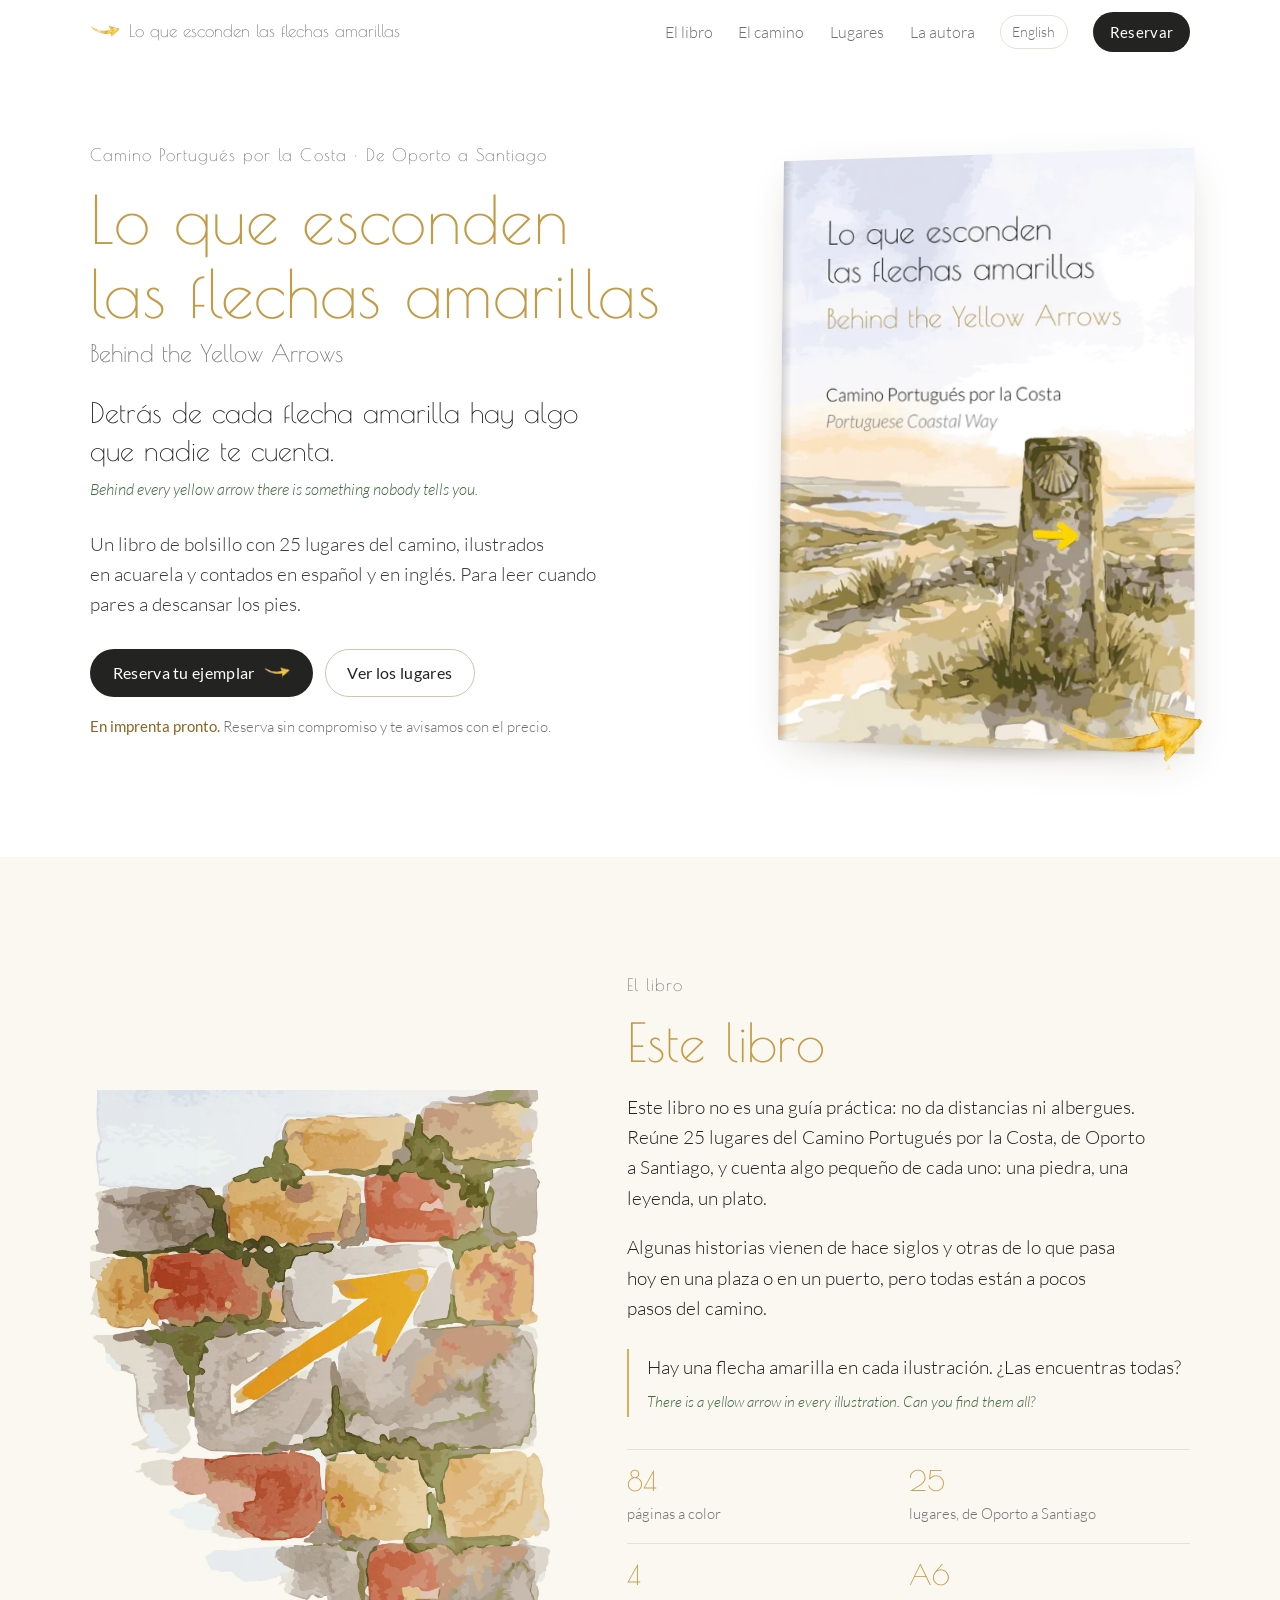
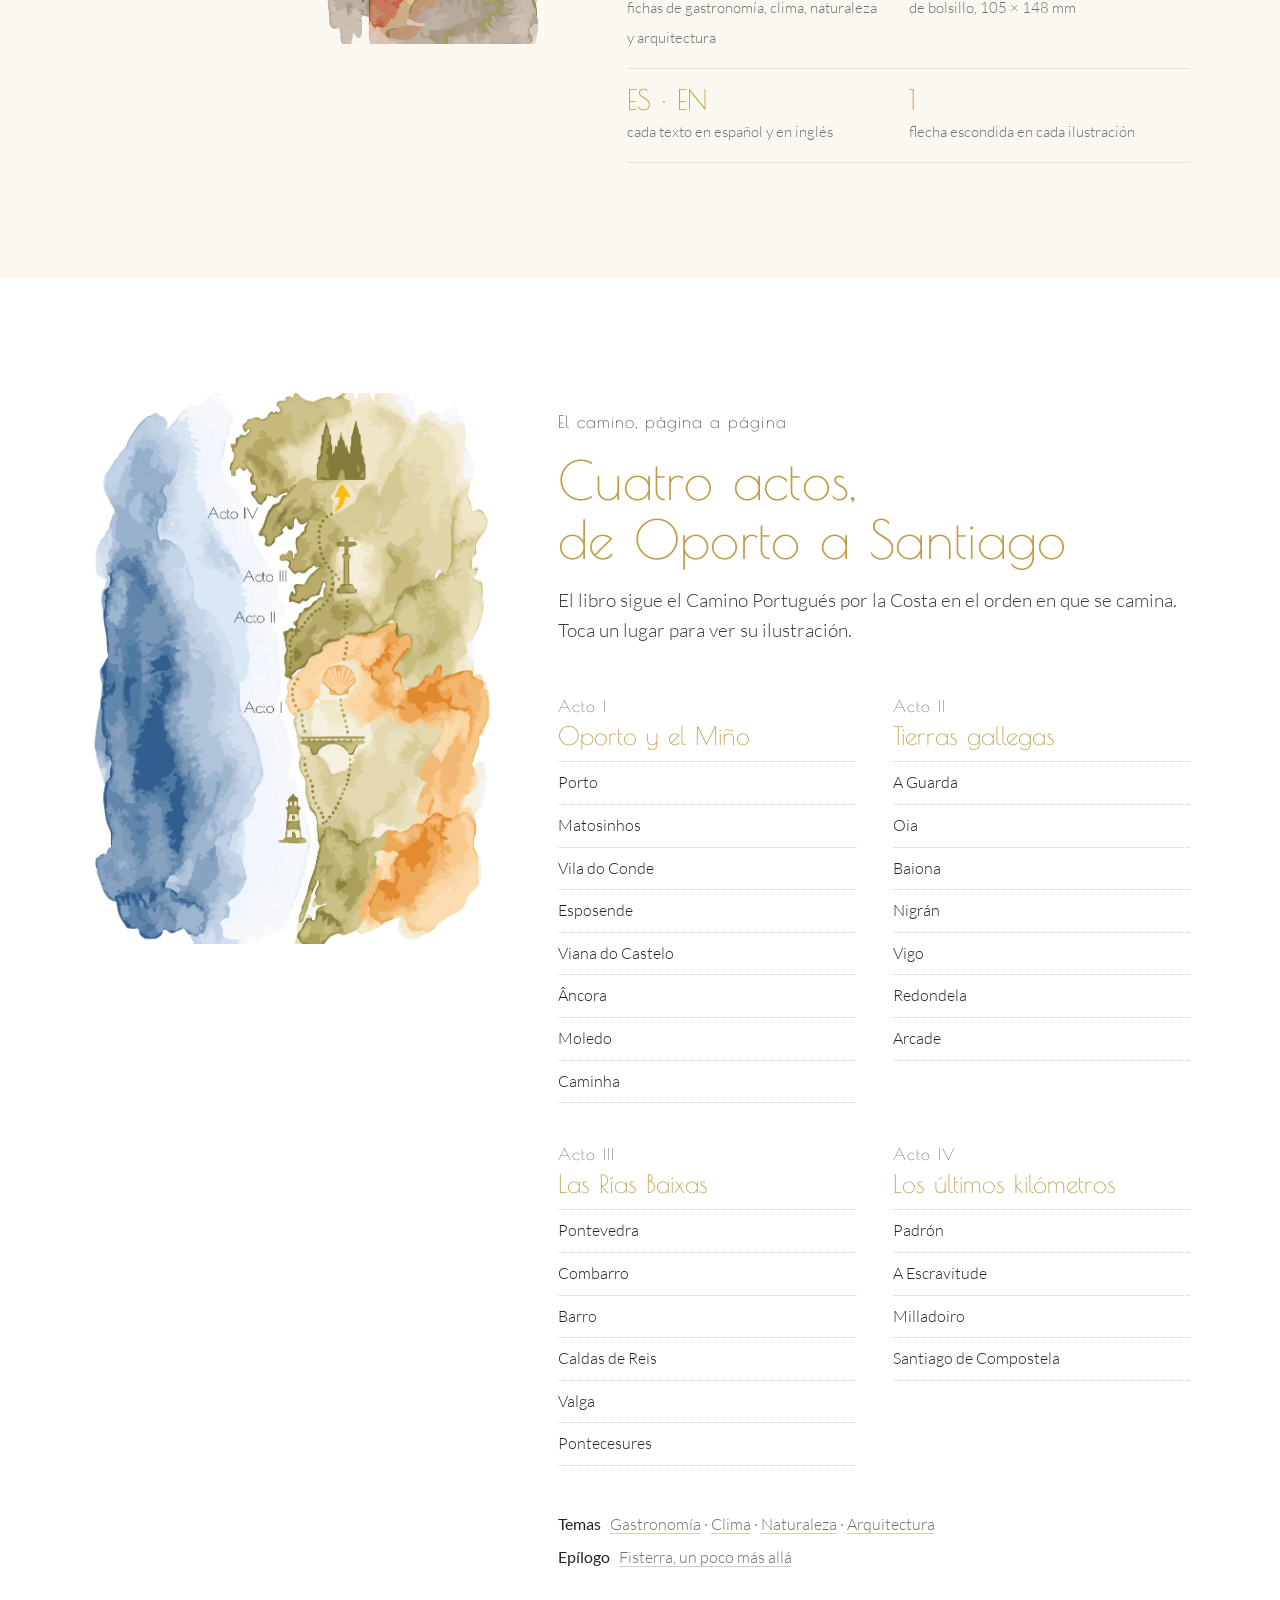
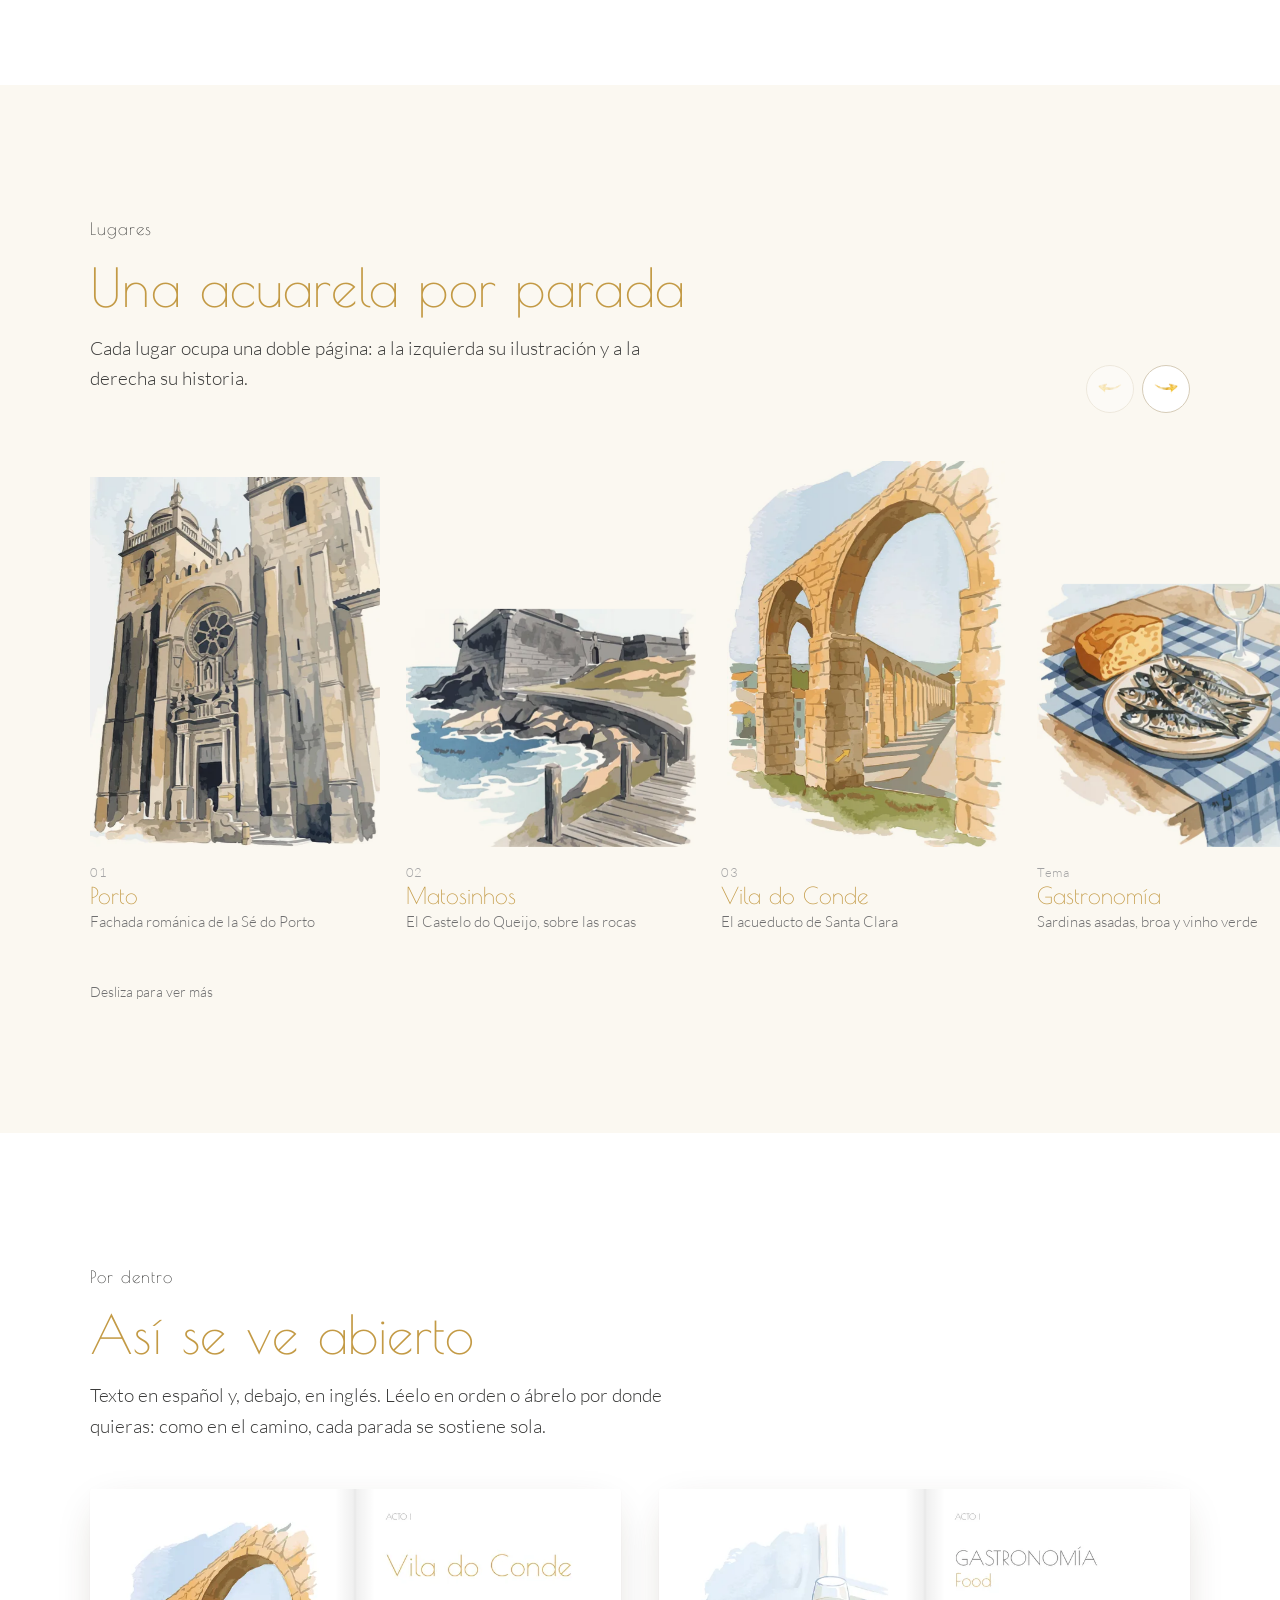
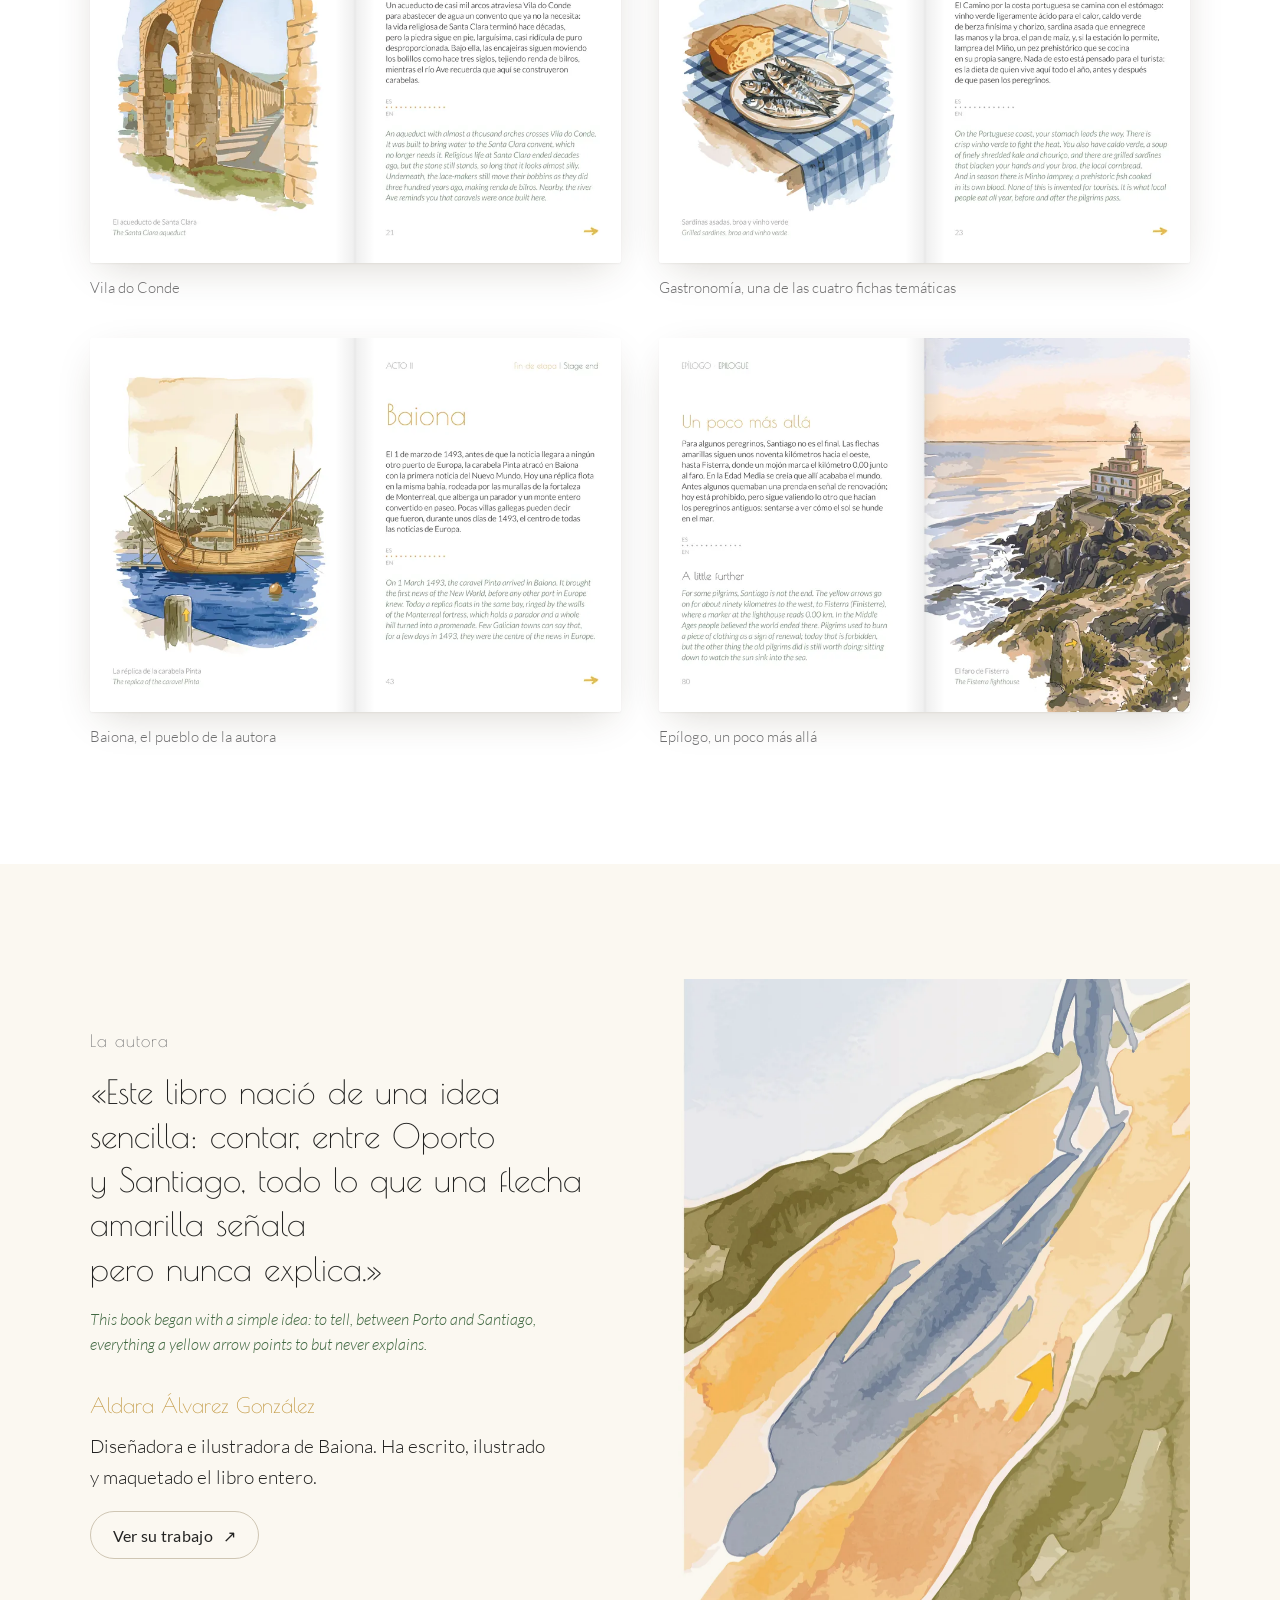
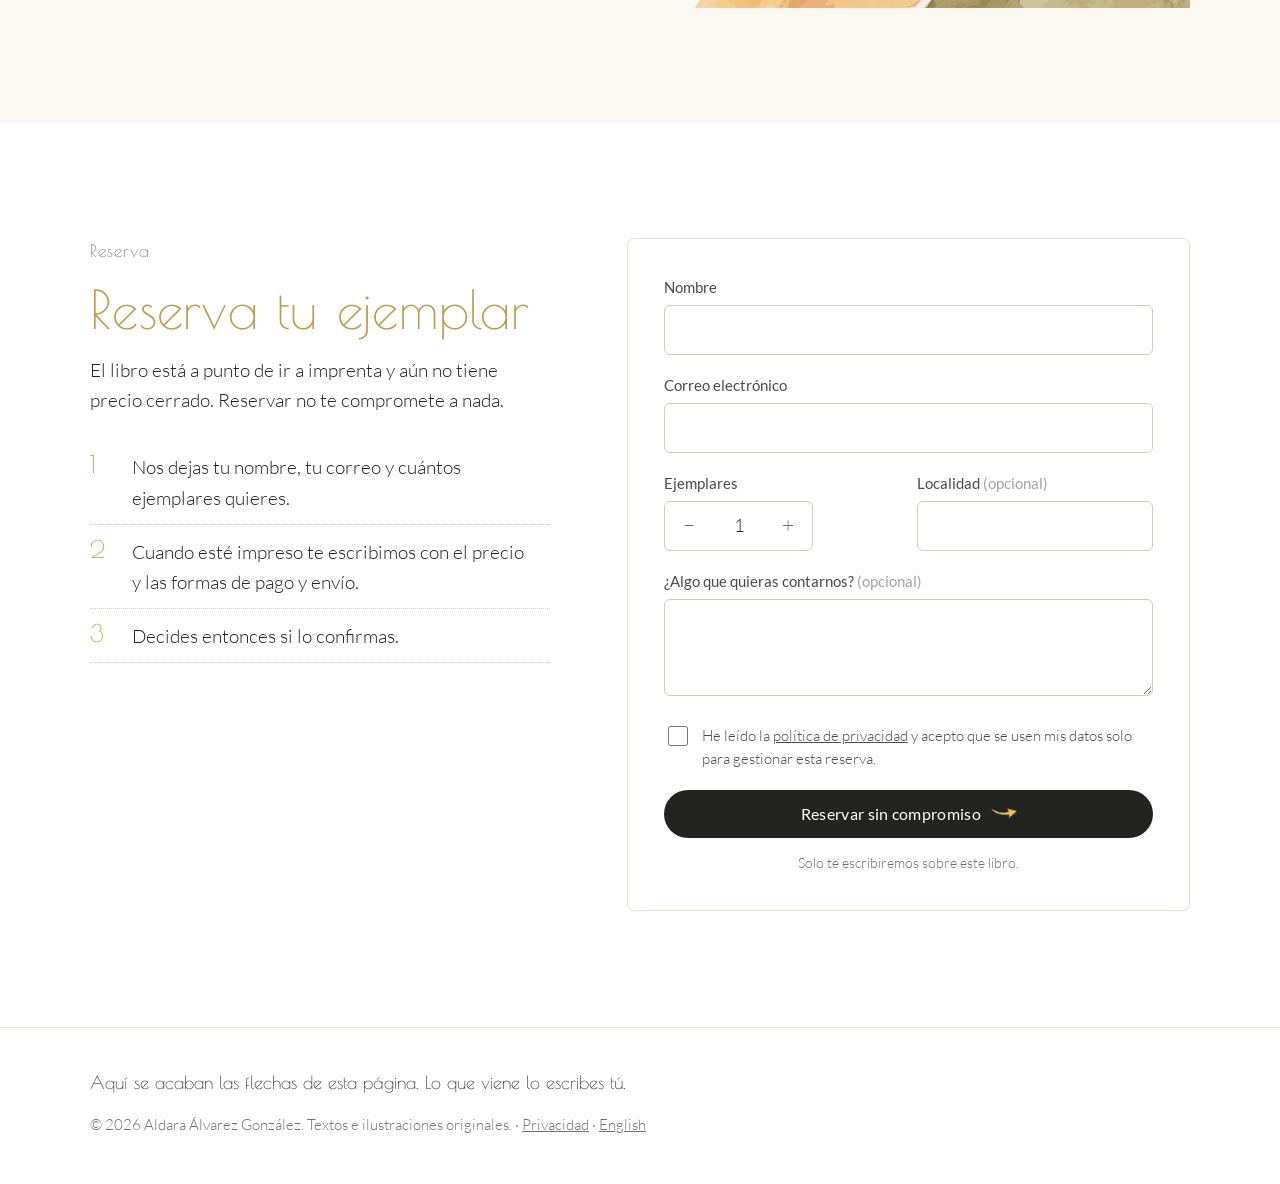
==== site/index.html @ e955e093 "Web de reserva de Lo que esconden las flechas amarillas Co-Authored-By: Claude Opus 5.5 <noreply@ant" ====
<!doctype html>
<html lang="es">
<head>
<meta charset="utf-8">
<meta name="viewport" content="width=device-width,initial-scale=1">
<title>Lo que esconden las flechas amarillas · Camino Portugués por la Costa</title>
<meta name="description" content="Libro de bolsillo ilustrado en acuarela por Aldara Álvarez González. 25 lugares del Camino Portugués por la Costa, de Oporto a Santiago, en español y en inglés. Reserva tu ejemplar.">
<meta name="robots" content="noindex,follow">
<link rel="canonical" href="https://flechasamarillas.titoteca.net/">
<link rel="alternate" hreflang="es" href="https://flechasamarillas.titoteca.net/">
<link rel="alternate" hreflang="en" href="https://flechasamarillas.titoteca.net/en/">
<link rel="alternate" hreflang="x-default" href="https://flechasamarillas.titoteca.net/">
<meta name="theme-color" content="#ffffff">
<meta property="og:type" content="book">
<meta property="og:title" content="Lo que esconden las flechas amarillas">
<meta property="og:description" content="Libro de bolsillo ilustrado en acuarela por Aldara Álvarez González. 25 lugares del Camino Portugués por la Costa, de Oporto a Santiago, en español y en inglés. Reserva tu ejemplar.">
<meta property="og:image" content="https://flechasamarillas.titoteca.net/img/og.jpg">
<meta property="og:url" content="https://flechasamarillas.titoteca.net/">
<meta property="og:locale" content="es_ES">
<meta name="twitter:card" content="summary_large_image">
<link rel="icon" href="favicon.svg" type="image/svg+xml">
<link rel="preload" href="fonts/poiret-one-latin-400-normal.woff2" as="font" type="font/woff2" crossorigin>
<link rel="preload" href="fonts/lato-latin-300-normal.woff2" as="font" type="font/woff2" crossorigin>
<link rel="stylesheet" href="css/site.css?v=8be9556a">
<script type="application/ld+json">{"@context": "https://schema.org", "@type": "Book", "name": "Lo que esconden las flechas amarillas", "alternateName": "Behind the Yellow Arrows", "author": {"@type": "Person", "name": "Aldara Álvarez González", "url": "https://aldaraalvarez.es"}, "illustrator": {"@type": "Person", "name": "Aldara Álvarez González"}, "inLanguage": ["es", "en"], "numberOfPages": 84, "bookFormat": "https://schema.org/Paperback", "about": "Camino Portugués por la Costa", "image": "https://flechasamarillas.titoteca.net/img/portada.webp", "description": "Libro de bolsillo ilustrado en acuarela por Aldara Álvarez González. 25 lugares del Camino Portugués por la Costa, de Oporto a Santiago, en español y en inglés. Reserva tu ejemplar."}</script>
</head>
<body class="sin-js">
<a class="salto" href="#contenido">Saltar al contenido</a>
<header class="cabecera">
  <div class="envoltura">
    <a class="marca" href="/"><img src="img/flecha.png" alt="" width="30" height="14"><span class="marca-larga">Lo que esconden las flechas amarillas</span><span class="marca-corta">Las flechas amarillas</span></a>
    <nav class="nav" aria-label="Principal">
      <a href="#libro" class="nav-secundario">El libro</a><a href="#camino" class="nav-secundario">El camino</a><a href="#lugares" class="nav-secundario">Lugares</a><a href="#autora" class="nav-secundario">La autora</a>
      <a class="idioma" href="/en/" hreflang="en" lang="en" aria-label="Read in English">English</a>
      <a class="boton boton-principal" href="#reserva">Reservar</a>
    </nav>
  </div>
</header>

<main id="contenido">
<section class="portada">
  <div class="envoltura">
    <div class="portada-texto">
      <p class="antetitulo">Camino Portugués por la Costa · De Oporto a Santiago</p>
      <h1 class="titulo titulo-xl">Lo que esconden las flechas amarillas</h1>
      <p class="en-titulo" lang="en">Behind the Yellow Arrows</p>
      <p class="lema">Detrás de cada flecha amarilla hay algo que nadie te cuenta.</p>
      <p class="lema-en en" lang="en">Behind every yellow arrow there is something nobody tells you.</p>
      <p class="portada-resumen">Un libro de bolsillo con 25 lugares del camino, ilustrados en acuarela y contados en español y en inglés. Para leer cuando pares a descansar los pies.</p>
      <div class="acciones">
        <a class="boton boton-principal" href="#reserva">Reserva tu ejemplar <img class="boton-flecha" src="img/flecha.png" alt="" width="26" height="12"></a>
        <a class="boton boton-secundario" href="#lugares">Ver los lugares</a>
      </div>
      <p class="estado"><strong>En imprenta pronto.</strong> Reserva sin compromiso y te avisamos con el precio.</p>
    </div>
    <div class="libro">
      <div class="libro-cubierta"><img src="img/portada-520.webp" srcset="img/portada-520.webp 520w, img/portada.webp 900w" sizes="(max-width:820px) 74vw, 420px" alt="Cubierta del libro con un mojón de piedra, una vieira y una flecha amarilla junto al mar" width="520" height="735" fetchpriority="high"></div>
      <div class="libro-sombra"></div>
      <img class="flecha-portada" src="img/flecha.png" alt="" width="150" height="68">
    </div>
  </div>
</section>

<section class="seccion seccion-calida" id="libro">
  <div class="envoltura libro-explicado">
    <figure class="aparece"><img class="acuarela" src="img/lugares/flecha-amarilla.webp" alt="Flecha amarilla pintada sobre un muro de piedra" loading="lazy" width="811" height="1062"></figure>
    <div class="aparece">
      <p class="antetitulo">El libro</p>
      <h2 class="titulo titulo-l">Este libro</h2>
      <div style="margin-top:1.2rem"><p>Este libro no es una guía práctica: no da distancias ni albergues. Reúne 25 lugares del Camino Portugués por la Costa, de Oporto a Santiago, y cuenta algo pequeño de cada uno: una piedra, una leyenda, un plato.</p><p>Algunas historias vienen de hace siglos y otras de lo que pasa hoy en una plaza o en un puerto, pero todas están a pocos pasos del camino.</p></div>
      <div class="cita-libro"><p>Hay una flecha amarilla en cada ilustración. ¿Las encuentras todas?</p><p class="en" lang="en">There is a yellow arrow in every illustration. Can you find them all?</p></div>
      <ul class="ficha"><li><b>84</b><span>páginas a color</span></li><li><b>25</b><span>lugares, de Oporto a Santiago</span></li><li><b>4</b><span>fichas de gastronomía, clima, naturaleza y arquitectura</span></li><li><b>A6</b><span>de bolsillo, 105 × 148 mm</span></li><li><b>ES · EN</b><span>cada texto en español y en inglés</span></li><li><b>1</b><span>flecha escondida en cada ilustración</span></li></ul>
    </div>
  </div>
</section>

<section class="seccion" id="camino">
  <div class="envoltura camino">
    <figure class="mapa aparece"><img class="acuarela" src="img/lugares/mapa.webp" alt="Mapa en acuarela de la costa de Portugal y Galicia con los cuatro actos del camino" loading="lazy" width="864" height="1196"></figure>
    <div>
      <div class="cabeza-seccion aparece">
        <p class="antetitulo">El camino, página a página</p>
        <h2 class="titulo titulo-l">Cuatro actos, de Oporto a Santiago</h2>
        <p>El libro sigue el Camino Portugués por la Costa en el orden en que se camina. Toca un lugar para ver su ilustración.</p>
      </div>
      <div class="actos aparece"><div class="acto"><h3>Acto I</h3><h4>Oporto y el Miño</h4><ol><li><button type="button" data-abre="porto">Porto</button></li><li><button type="button" data-abre="matosinhos">Matosinhos</button></li><li><button type="button" data-abre="vila-do-conde">Vila do Conde</button></li><li><button type="button" data-abre="esposende">Esposende</button></li><li><button type="button" data-abre="viana-do-castelo">Viana do Castelo</button></li><li><button type="button" data-abre="ancora">Âncora</button></li><li><button type="button" data-abre="moledo">Moledo</button></li><li><button type="button" data-abre="caminha">Caminha</button></li></ol></div><div class="acto"><h3>Acto II</h3><h4>Tierras gallegas</h4><ol><li><button type="button" data-abre="a-guarda">A Guarda</button></li><li><button type="button" data-abre="oia">Oia</button></li><li><button type="button" data-abre="baiona">Baiona</button></li><li><button type="button" data-abre="nigran">Nigrán</button></li><li><button type="button" data-abre="vigo">Vigo</button></li><li><button type="button" data-abre="redondela">Redondela</button></li><li><button type="button" data-abre="arcade">Arcade</button></li></ol></div><div class="acto"><h3>Acto III</h3><h4>Las Rías Baixas</h4><ol><li><button type="button" data-abre="pontevedra">Pontevedra</button></li><li><button type="button" data-abre="combarro">Combarro</button></li><li><button type="button" data-abre="barro">Barro</button></li><li><button type="button" data-abre="caldas-de-reis">Caldas de Reis</button></li><li><button type="button" data-abre="valga">Valga</button></li><li><button type="button" data-abre="pontecesures">Pontecesures</button></li></ol></div><div class="acto"><h3>Acto IV</h3><h4>Los últimos kilómetros</h4><ol><li><button type="button" data-abre="padron">Padrón</button></li><li><button type="button" data-abre="a-escravitude">A Escravitude</button></li><li><button type="button" data-abre="milladoiro">Milladoiro</button></li><li><button type="button" data-abre="santiago">Santiago de Compostela</button></li></ol></div><div class="acto-extra"><span><strong>Temas</strong> <button type="button" class="enlace-tema" data-abre="gastronomia">Gastronomía</button> · <button type="button" class="enlace-tema" data-abre="clima">Clima</button> · <button type="button" class="enlace-tema" data-abre="naturaleza">Naturaleza</button> · <button type="button" class="enlace-tema" data-abre="arquitectura">Arquitectura</button></span><span><strong>Epílogo</strong> <button type="button" class="enlace-tema" data-abre="fisterra">Fisterra, un poco más allá</button></span></div></div>
    </div>
  </div>
</section>

<section class="seccion seccion-calida" id="lugares">
  <div class="envoltura">
    <div class="tira-cabeza">
      <div class="cabeza-seccion aparece" style="margin-bottom:0">
        <p class="antetitulo">Lugares</p>
        <h2 class="titulo titulo-l">Una acuarela por parada</h2>
        <p>Cada lugar ocupa una doble página: a la izquierda su ilustración y a la derecha su historia.</p>
      </div>
      <div class="tira-controles">
        <button type="button" class="atras" aria-label="Anterior"><img src="img/flecha.png" alt=""></button>
        <button type="button" class="adelante" aria-label="Siguiente"><img src="img/flecha.png" alt=""></button>
      </div>
    </div>
  </div>
  <ul class="tira" tabindex="0" aria-label="Una acuarela por parada" style="margin-top:clamp(24px,4vw,40px)"><li><button type="button" class="tarjeta" data-abre="porto"><span class="tarjeta-img"><img class="acuarela" src="img/lugares/porto-480.webp" alt="Fachada románica de la Sé do Porto" loading="lazy" decoding="async"></span><span class="tarjeta-num">01</span><span class="tarjeta-nombre">Porto</span><span class="tarjeta-pie">Fachada románica de la Sé do Porto</span></button></li><li><button type="button" class="tarjeta" data-abre="matosinhos"><span class="tarjeta-img"><img class="acuarela" src="img/lugares/matosinhos-480.webp" alt="El Castelo do Queijo, sobre las rocas" loading="lazy" decoding="async"></span><span class="tarjeta-num">02</span><span class="tarjeta-nombre">Matosinhos</span><span class="tarjeta-pie">El Castelo do Queijo, sobre las rocas</span></button></li><li><button type="button" class="tarjeta" data-abre="vila-do-conde"><span class="tarjeta-img"><img class="acuarela" src="img/lugares/vila-do-conde-480.webp" alt="El acueducto de Santa Clara" loading="lazy" decoding="async"></span><span class="tarjeta-num">03</span><span class="tarjeta-nombre">Vila do Conde</span><span class="tarjeta-pie">El acueducto de Santa Clara</span></button></li><li><button type="button" class="tarjeta" data-abre="gastronomia"><span class="tarjeta-img"><img class="acuarela" src="img/lugares/gastronomia-480.webp" alt="Sardinas asadas, broa y vinho verde" loading="lazy" decoding="async"></span><span class="tarjeta-num">Tema</span><span class="tarjeta-nombre">Gastronomía</span><span class="tarjeta-pie">Sardinas asadas, broa y vinho verde</span></button></li><li><button type="button" class="tarjeta" data-abre="esposende"><span class="tarjeta-img"><img class="acuarela" src="img/lugares/esposende-480.webp" alt="El fuerte de São João Baptista, en la desembocadura del Cávado" loading="lazy" decoding="async"></span><span class="tarjeta-num">04</span><span class="tarjeta-nombre">Esposende</span><span class="tarjeta-pie">El fuerte de São João Baptista, en la desembocadura del Cávado</span></button></li><li><button type="button" class="tarjeta" data-abre="viana-do-castelo"><span class="tarjeta-img"><img class="acuarela" src="img/lugares/viana-do-castelo-480.webp" alt="El corazón de filigrana de Viana" loading="lazy" decoding="async"></span><span class="tarjeta-num">05</span><span class="tarjeta-nombre">Viana do Castelo</span><span class="tarjeta-pie">El corazón de filigrana de Viana</span></button></li><li><button type="button" class="tarjeta" data-abre="ancora"><span class="tarjeta-img"><img class="acuarela" src="img/lugares/ancora-480.webp" alt="Dunas y pinar entre Âncora y Moledo" loading="lazy" decoding="async"></span><span class="tarjeta-num">06</span><span class="tarjeta-nombre">Âncora</span><span class="tarjeta-pie">Dunas y pinar entre Âncora y Moledo</span></button></li><li><button type="button" class="tarjeta" data-abre="moledo"><span class="tarjeta-img"><img class="acuarela" src="img/lugares/moledo-480.webp" alt="El Forte da Ínsua, frente a la playa" loading="lazy" decoding="async"></span><span class="tarjeta-num">07</span><span class="tarjeta-nombre">Moledo</span><span class="tarjeta-pie">El Forte da Ínsua, frente a la playa</span></button></li><li><button type="button" class="tarjeta" data-abre="caminha"><span class="tarjeta-img"><img class="acuarela" src="img/lugares/caminha-480.webp" alt="La lancha que cruza el Miño hacia A Guarda" loading="lazy" decoding="async"></span><span class="tarjeta-num">08</span><span class="tarjeta-nombre">Caminha</span><span class="tarjeta-pie">La lancha que cruza el Miño hacia A Guarda</span></button></li><li><button type="button" class="tarjeta" data-abre="clima"><span class="tarjeta-img"><img class="acuarela" src="img/lugares/clima-480.webp" alt="Niebla matinal sobre la costa gallega" loading="lazy" decoding="async"></span><span class="tarjeta-num">Tema</span><span class="tarjeta-nombre">Clima</span><span class="tarjeta-pie">Niebla matinal sobre la costa gallega</span></button></li><li><button type="button" class="tarjeta" data-abre="a-guarda"><span class="tarjeta-img"><img class="acuarela" src="img/lugares/a-guarda-480.webp" alt="Cabañas circulares del castro de Santa Trega" loading="lazy" decoding="async"></span><span class="tarjeta-num">09</span><span class="tarjeta-nombre">A Guarda</span><span class="tarjeta-pie">Cabañas circulares del castro de Santa Trega</span></button></li><li><button type="button" class="tarjeta" data-abre="oia"><span class="tarjeta-img"><img class="acuarela" src="img/lugares/oia-480.webp" alt="El monasterio de Oia, a pie de ola" loading="lazy" decoding="async"></span><span class="tarjeta-num">10</span><span class="tarjeta-nombre">Oia</span><span class="tarjeta-pie">El monasterio de Oia, a pie de ola</span></button></li><li><button type="button" class="tarjeta" data-abre="baiona"><span class="tarjeta-img"><img class="acuarela" src="img/lugares/baiona-480.webp" alt="La réplica de la carabela Pinta" loading="lazy" decoding="async"></span><span class="tarjeta-num">11</span><span class="tarjeta-nombre">Baiona</span><span class="tarjeta-pie">La réplica de la carabela Pinta</span></button></li><li><button type="button" class="tarjeta" data-abre="nigran"><span class="tarjeta-img"><img class="acuarela" src="img/lugares/nigran-480.webp" alt="El puente medieval de A Ramallosa" loading="lazy" decoding="async"></span><span class="tarjeta-num">12</span><span class="tarjeta-nombre">Nigrán</span><span class="tarjeta-pie">El puente medieval de A Ramallosa</span></button></li><li><button type="button" class="tarjeta" data-abre="vigo"><span class="tarjeta-img"><img class="acuarela" src="img/lugares/vigo-480.webp" alt="El puerto pesquero de Vigo al amanecer" loading="lazy" decoding="async"></span><span class="tarjeta-num">13</span><span class="tarjeta-nombre">Vigo</span><span class="tarjeta-pie">El puerto pesquero de Vigo al amanecer</span></button></li><li><button type="button" class="tarjeta" data-abre="redondela"><span class="tarjeta-img"><img class="acuarela" src="img/lugares/redondela-480.webp" alt="Uno de los viaductos de hierro" loading="lazy" decoding="async"></span><span class="tarjeta-num">14</span><span class="tarjeta-nombre">Redondela</span><span class="tarjeta-pie">Uno de los viaductos de hierro</span></button></li><li><button type="button" class="tarjeta" data-abre="arcade"><span class="tarjeta-img"><img class="acuarela" src="img/lugares/arcade-480.webp" alt="Bateas de ostras en el fondo de la ría de Vigo" loading="lazy" decoding="async"></span><span class="tarjeta-num">15</span><span class="tarjeta-nombre">Arcade</span><span class="tarjeta-pie">Bateas de ostras en el fondo de la ría de Vigo</span></button></li><li><button type="button" class="tarjeta" data-abre="naturaleza"><span class="tarjeta-img"><img class="acuarela" src="img/lugares/naturaleza-480.webp" alt="Percebes en las rocas batidas por el oleaje" loading="lazy" decoding="async"></span><span class="tarjeta-num">Tema</span><span class="tarjeta-nombre">Naturaleza</span><span class="tarjeta-pie">Percebes en las rocas batidas por el oleaje</span></button></li><li><button type="button" class="tarjeta" data-abre="pontevedra"><span class="tarjeta-img"><img class="acuarela" src="img/lugares/pontevedra-480.webp" alt="La fachada curva de A Peregrina" loading="lazy" decoding="async"></span><span class="tarjeta-num">16</span><span class="tarjeta-nombre">Pontevedra</span><span class="tarjeta-pie">La fachada curva de A Peregrina</span></button></li><li><button type="button" class="tarjeta" data-abre="combarro"><span class="tarjeta-img"><img class="acuarela" src="img/lugares/combarro-480.webp" alt="Hórreos de piedra sobre las rocas" loading="lazy" decoding="async"></span><span class="tarjeta-num">17</span><span class="tarjeta-nombre">Combarro</span><span class="tarjeta-pie">Hórreos de piedra sobre las rocas</span></button></li><li><button type="button" class="tarjeta" data-abre="arquitectura"><span class="tarjeta-img"><img class="acuarela" src="img/lugares/arquitectura-480.webp" alt="Un cruceiro en una encrucijada gallega" loading="lazy" decoding="async"></span><span class="tarjeta-num">Tema</span><span class="tarjeta-nombre">Arquitectura</span><span class="tarjeta-pie">Un cruceiro en una encrucijada gallega</span></button></li><li><button type="button" class="tarjeta" data-abre="barro"><span class="tarjeta-img"><img class="acuarela" src="img/lugares/barro-480.webp" alt="La cascada y los molinos del Barosa" loading="lazy" decoding="async"></span><span class="tarjeta-num">18</span><span class="tarjeta-nombre">Barro</span><span class="tarjeta-pie">La cascada y los molinos del Barosa</span></button></li><li><button type="button" class="tarjeta" data-abre="caldas-de-reis"><span class="tarjeta-img"><img class="acuarela" src="img/lugares/caldas-de-reis-480.webp" alt="La fervenza termal de Caldas de Reis" loading="lazy" decoding="async"></span><span class="tarjeta-num">19</span><span class="tarjeta-nombre">Caldas de Reis</span><span class="tarjeta-pie">La fervenza termal de Caldas de Reis</span></button></li><li><button type="button" class="tarjeta" data-abre="valga"><span class="tarjeta-img"><img class="acuarela" src="img/lugares/valga-480.webp" alt="Marismas del estuario del Ulla" loading="lazy" decoding="async"></span><span class="tarjeta-num">20</span><span class="tarjeta-nombre">Valga</span><span class="tarjeta-pie">Marismas del estuario del Ulla</span></button></li><li><button type="button" class="tarjeta" data-abre="pontecesures"><span class="tarjeta-img"><img class="acuarela" src="img/lugares/pontecesures-480.webp" alt="El puente sobre el Ulla" loading="lazy" decoding="async"></span><span class="tarjeta-num">21</span><span class="tarjeta-nombre">Pontecesures</span><span class="tarjeta-pie">El puente sobre el Ulla</span></button></li><li><button type="button" class="tarjeta" data-abre="padron"><span class="tarjeta-img"><img class="acuarela" src="img/lugares/padron-480.webp" alt="Pimientos de Padrón recién recogidos" loading="lazy" decoding="async"></span><span class="tarjeta-num">22</span><span class="tarjeta-nombre">Padrón</span><span class="tarjeta-pie">Pimientos de Padrón recién recogidos</span></button></li><li><button type="button" class="tarjeta" data-abre="a-escravitude"><span class="tarjeta-img"><img class="acuarela" src="img/lugares/a-escravitude-480.webp" alt="La escalinata del santuario" loading="lazy" decoding="async"></span><span class="tarjeta-num">23</span><span class="tarjeta-nombre">A Escravitude</span><span class="tarjeta-pie">La escalinata del santuario</span></button></li><li><button type="button" class="tarjeta" data-abre="milladoiro"><span class="tarjeta-img"><img class="acuarela" src="img/lugares/milladoiro-480.webp" alt="El monumento de piedras apiladas" loading="lazy" decoding="async"></span><span class="tarjeta-num">24</span><span class="tarjeta-nombre">Milladoiro</span><span class="tarjeta-pie">El monumento de piedras apiladas</span></button></li><li><button type="button" class="tarjeta" data-abre="santiago"><span class="tarjeta-img"><img class="acuarela" src="img/lugares/santiago-480.webp" alt="La Praza do Obradoiro, frente a la catedral" loading="lazy" decoding="async"></span><span class="tarjeta-num">25</span><span class="tarjeta-nombre">Santiago de Compostela</span><span class="tarjeta-pie">La Praza do Obradoiro, frente a la catedral</span></button></li><li><button type="button" class="tarjeta" data-abre="fisterra"><span class="tarjeta-img"><img class="acuarela" src="img/lugares/fisterra-480.webp" alt="El faro de Fisterra" loading="lazy" decoding="async"></span><span class="tarjeta-num">Epílogo</span><span class="tarjeta-nombre">Fisterra</span><span class="tarjeta-pie">El faro de Fisterra</span></button></li></ul>
  <div class="envoltura"><p class="tira-pista">Desliza para ver más</p></div>
</section>

<section class="seccion" id="dentro">
  <div class="envoltura">
    <div class="cabeza-seccion aparece">
      <p class="antetitulo">Por dentro</p>
      <h2 class="titulo titulo-l">Así se ve abierto</h2>
      <p>Texto en español y, debajo, en inglés. Léelo en orden o ábrelo por donde quieras: como en el camino, cada parada se sostiene sola.</p>
    </div>
    <div class="dobles"><figure class="aparece"><button type="button" class="doble" data-doble="vila-do-conde" data-titulo="Vila do Conde"><img src="img/paginas/vila-do-conde-900.webp" srcset="img/paginas/vila-do-conde-900.webp 900w, img/paginas/vila-do-conde.webp 1800w" sizes="(max-width:700px) 100vw, 50vw" alt="Vila do Conde" loading="lazy" decoding="async" width="900" height="634"></button><figcaption>Vila do Conde</figcaption></figure><figure class="aparece"><button type="button" class="doble" data-doble="gastronomia" data-titulo="Gastronomía, una de las cuatro fichas temáticas"><img src="img/paginas/gastronomia-900.webp" srcset="img/paginas/gastronomia-900.webp 900w, img/paginas/gastronomia.webp 1800w" sizes="(max-width:700px) 100vw, 50vw" alt="Gastronomía, una de las cuatro fichas temáticas" loading="lazy" decoding="async" width="900" height="634"></button><figcaption>Gastronomía, una de las cuatro fichas temáticas</figcaption></figure><figure class="aparece"><button type="button" class="doble" data-doble="baiona" data-titulo="Baiona, el pueblo de la autora"><img src="img/paginas/baiona-900.webp" srcset="img/paginas/baiona-900.webp 900w, img/paginas/baiona.webp 1800w" sizes="(max-width:700px) 100vw, 50vw" alt="Baiona, el pueblo de la autora" loading="lazy" decoding="async" width="900" height="634"></button><figcaption>Baiona, el pueblo de la autora</figcaption></figure><figure class="aparece"><button type="button" class="doble" data-doble="fisterra" data-titulo="Epílogo, un poco más allá"><img src="img/paginas/fisterra-900.webp" srcset="img/paginas/fisterra-900.webp 900w, img/paginas/fisterra.webp 1800w" sizes="(max-width:700px) 100vw, 50vw" alt="Epílogo, un poco más allá" loading="lazy" decoding="async" width="900" height="634"></button><figcaption>Epílogo, un poco más allá</figcaption></figure></div>
  </div>
</section>

<section class="seccion seccion-calida" id="autora">
  <div class="envoltura autora">
    <div class="aparece">
      <p class="antetitulo">La autora</p>
      <blockquote><p style="margin:0">«Este libro nació de una idea sencilla: contar, entre Oporto y Santiago, todo lo que una flecha amarilla señala pero nunca explica.»</p><span class="en" lang="en">This book began with a simple idea: to tell, between Porto and Santiago, everything a yellow arrow points to but never explains.</span></blockquote>
      <div style="margin-top:2rem">
        <p class="autora-nombre">Aldara Álvarez González</p>
        <p>Diseñadora e ilustradora de Baiona. Ha escrito, ilustrado y maquetado el libro entero.</p>
        <a class="boton boton-secundario" href="https://aldaraalvarez.es" rel="noopener">Ver su trabajo <span aria-hidden="true">↗</span></a>
      </div>
    </div>
    <figure class="aparece"><img class="acuarela" src="img/lugares/acto4.webp" alt="La sombra de un peregrino sobre un camino de tierra ocre, con una flecha amarilla" loading="lazy" width="1000" height="1316"></figure>
  </div>
</section>

<section class="seccion" id="reserva">
  <div class="envoltura reserva">
    <div class="aparece">
      <p class="antetitulo">Reserva</p>
      <h2 class="titulo titulo-l">Reserva tu ejemplar</h2>
      <p style="margin-top:1rem">El libro está a punto de ir a imprenta y aún no tiene precio cerrado. Reservar no te compromete a nada.</p>
      <ol class="reserva-pasos"><li><span>Nos dejas tu nombre, tu correo y cuántos ejemplares quieres.</span></li><li><span>Cuando esté impreso te escribimos con el precio y las formas de pago y envío.</span></li><li><span>Decides entonces si lo confirmas.</span></li></ol>
    </div>
    <div class="formulario aparece" id="formulario">
      <form novalidate action="/api/reserva" method="post">
        <input type="hidden" name="idioma" value="es">
        <div class="trampa" aria-hidden="true"><label>Web <input type="text" name="web" tabindex="-1" autocomplete="off"></label></div>
        <div class="campo"><label for="f-nombre">Nombre</label><input id="f-nombre" name="nombre" autocomplete="name" required maxlength="120"><p class="campo-error" id="e-nombre">Escribe tu nombre.</p></div>
        <div class="campo"><label for="f-email">Correo electrónico</label><input id="f-email" name="email" type="email" inputmode="email" autocomplete="email" required maxlength="160" spellcheck="false"><p class="campo-error" id="e-email">Revisa el correo, parece incompleto.</p></div>
        <div class="fila">
          <div class="campo"><label for="f-cantidad">Ejemplares</label>
            <div class="contador"><button type="button" data-paso="-1" aria-label="Uno menos">−</button><input id="f-cantidad" name="cantidad" type="number" inputmode="numeric" min="1" max="50" value="1"><button type="button" data-paso="1" aria-label="Uno más">+</button></div>
          </div>
          <div class="campo"><label for="f-localidad">Localidad <span class="opcional">(opcional)</span></label><input id="f-localidad" name="localidad" autocomplete="address-level2" maxlength="120"></div>
        </div>
        <div class="campo"><label for="f-mensaje">¿Algo que quieras contarnos? <span class="opcional">(opcional)</span></label><textarea id="f-mensaje" name="mensaje" maxlength="1500" rows="3"></textarea></div>
        <label class="consentimiento"><input type="checkbox" name="privacidad" value="si" required id="f-priv"><span>He leído la <a href="/privacidad.html">política de privacidad</a> y acepto que se usen mis datos solo para gestionar esta reserva.</span></label>
        <button class="boton boton-principal" type="submit">Reservar sin compromiso <img class="boton-flecha" src="img/flecha.png" alt="" width="26" height="12"></button>
        <p class="formulario-error" role="alert"></p>
        <p class="formulario-aviso">Solo te escribiremos sobre este libro.</p>
      </form>
      <div class="hecho" role="status" tabindex="-1">
        <img class="hecho-flecha" src="img/flecha.png" alt="" width="150" height="68">
        <h3 class="titulo titulo-m">Reserva recibida</h3>
        <p class="hecho-texto"></p>
        <button type="button" class="boton boton-secundario hecho-otra">Hacer otra reserva</button>
      </div>
    </div>
  </div>
</section>
</main>

<footer class="pie">
  <div class="envoltura">
    <p class="pie-final" style="margin:0">Aquí se acaban las flechas de esta página. Lo que viene lo escribes tú.</p>
    <p style="margin:0">© 2026 Aldara Álvarez González. Textos e ilustraciones originales. · <a href="/privacidad.html">Privacidad</a> · <a href="/en/" hreflang="en" lang="en">English</a></p>
  </div>
</footer>

<div class="barra-movil"><a class="boton boton-principal" href="#reserva">Reserva tu ejemplar <img class="boton-flecha" src="img/flecha.png" alt="" width="26" height="12"></a></div>

<div class="visor" role="dialog" aria-modal="true" aria-label="Ilustración ampliada" hidden>
  <button type="button" class="visor-cerrar" aria-label="Cerrar">×</button>
  <button type="button" class="visor-ant" aria-label="Anterior"><img src="img/flecha.png" alt=""></button>
  <figure><img alt=""><figcaption></figcaption></figure>
  <button type="button" class="visor-sig" aria-label="Siguiente"><img src="img/flecha.png" alt=""></button>
</div>

<script id="datos" type="application/json">{"items": [{"id": "porto", "n": "Porto", "et": "01", "pie": "Fachada románica de la Sé do Porto", "pie2": "The Romanesque facade of Porto Cathedral"}, {"id": "matosinhos", "n": "Matosinhos", "et": "02", "pie": "El Castelo do Queijo, sobre las rocas", "pie2": "Castelo do Queijo, on the rocks"}, {"id": "vila-do-conde", "n": "Vila do Conde", "et": "03", "pie": "El acueducto de Santa Clara", "pie2": "The Santa Clara aqueduct"}, {"id": "gastronomia", "n": "Gastronomía", "et": "Tema", "pie": "Sardinas asadas, broa y vinho verde", "pie2": "Grilled sardines, broa and vinho verde"}, {"id": "esposende", "n": "Esposende", "et": "04", "pie": "El fuerte de São João Baptista, en la desembocadura del Cávado", "pie2": "The São João Baptista fort, at the Cávado’s mouth"}, {"id": "viana-do-castelo", "n": "Viana do Castelo", "et": "05", "pie": "El corazón de filigrana de Viana", "pie2": "The Viana filigree heart"}, {"id": "ancora", "n": "Âncora", "et": "06", "pie": "Dunas y pinar entre Âncora y Moledo", "pie2": "Dunes and pines between Âncora and Moledo"}, {"id": "moledo", "n": "Moledo", "et": "07", "pie": "El Forte da Ínsua, frente a la playa", "pie2": "Forte da Ínsua, off the beach"}, {"id": "caminha", "n": "Caminha", "et": "08", "pie": "La lancha que cruza el Miño hacia A Guarda", "pie2": "The boat crossing the Minho to A Guarda"}, {"id": "clima", "n": "Clima", "et": "Tema", "pie": "Niebla matinal sobre la costa gallega", "pie2": "Morning fog over the Galician coast"}, {"id": "a-guarda", "n": "A Guarda", "et": "09", "pie": "Cabañas circulares del castro de Santa Trega", "pie2": "Circular huts of the Santa Trega hillfort"}, {"id": "oia", "n": "Oia", "et": "10", "pie": "El monasterio de Oia, a pie de ola", "pie2": "Oia monastery, at the water’s edge"}, {"id": "baiona", "n": "Baiona", "et": "11", "pie": "La réplica de la carabela Pinta", "pie2": "The replica of the caravel Pinta"}, {"id": "nigran", "n": "Nigrán", "et": "12", "pie": "El puente medieval de A Ramallosa", "pie2": "The medieval bridge of A Ramallosa"}, {"id": "vigo", "n": "Vigo", "et": "13", "pie": "El puerto pesquero de Vigo al amanecer", "pie2": "Vigo’s fishing port at dawn"}, {"id": "redondela", "n": "Redondela", "et": "14", "pie": "Uno de los viaductos de hierro", "pie2": "One of the iron viaducts"}, {"id": "arcade", "n": "Arcade", "et": "15", "pie": "Bateas de ostras en el fondo de la ría de Vigo", "pie2": "Oyster rafts at the head of the Ría de Vigo"}, {"id": "naturaleza", "n": "Naturaleza", "et": "Tema", "pie": "Percebes en las rocas batidas por el oleaje", "pie2": "Goose barnacles on wave-battered rocks"}, {"id": "pontevedra", "n": "Pontevedra", "et": "16", "pie": "La fachada curva de A Peregrina", "pie2": "The curved facade of A Peregrina"}, {"id": "combarro", "n": "Combarro", "et": "17", "pie": "Hórreos de piedra sobre las rocas", "pie2": "Stone granaries over the rocks"}, {"id": "arquitectura", "n": "Arquitectura", "et": "Tema", "pie": "Un cruceiro en una encrucijada gallega", "pie2": "A cruceiro at a Galician crossroads"}, {"id": "barro", "n": "Barro", "et": "18", "pie": "La cascada y los molinos del Barosa", "pie2": "The waterfall and mills of the Barosa"}, {"id": "caldas-de-reis", "n": "Caldas de Reis", "et": "19", "pie": "La fervenza termal de Caldas de Reis", "pie2": "The thermal waterfall of Caldas de Reis"}, {"id": "valga", "n": "Valga", "et": "20", "pie": "Marismas del estuario del Ulla", "pie2": "Marshes of the Ulla estuary"}, {"id": "pontecesures", "n": "Pontecesures", "et": "21", "pie": "El puente sobre el Ulla", "pie2": "The bridge over the Ulla"}, {"id": "padron", "n": "Padrón", "et": "22", "pie": "Pimientos de Padrón recién recogidos", "pie2": "Freshly picked Padrón peppers"}, {"id": "a-escravitude", "n": "A Escravitude", "et": "23", "pie": "La escalinata del santuario", "pie2": "The sanctuary’s staircase"}, {"id": "milladoiro", "n": "Milladoiro", "et": "24", "pie": "El monumento de piedras apiladas", "pie2": "The stacked-stone monument"}, {"id": "santiago", "n": "Santiago de Compostela", "et": "25", "pie": "La Praza do Obradoiro, frente a la catedral", "pie2": "Praza do Obradoiro, facing the cathedral"}, {"id": "fisterra", "n": "Fisterra", "et": "Epílogo", "pie": "El faro de Fisterra", "pie2": "The Fisterra lighthouse"}], "t": {"enviando": "Enviando…", "enviar": "Reservar sin compromiso", "err_nombre": "Escribe tu nombre.", "err_email": "Revisa el correo, parece incompleto.", "err_priv": "Necesitamos que aceptes la política de privacidad.", "err_red": "No se ha podido enviar. Prueba de nuevo en un momento.", "err_lim": "Has enviado varias reservas seguidas. Prueba de nuevo dentro de un rato.", "ok": "Gracias. Te escribiremos a {email} cuando el libro esté impreso. Buen camino."}}</script>
<script src="js/site.js?v=8be9556a" defer></script>
</body>
</html>
---- site/css/site.css ----
/* Lo que esconden las flechas amarillas. Sistema tomado del libro:
   Poiret One para títulos, Lato Light para texto, inglés en cursiva verde,
   fondo blanco y la flecha amarilla de acuarela como único acento. */

@font-face{font-family:"Poiret One";src:url(../fonts/poiret-one-latin-400-normal.woff2) format("woff2");font-weight:400;font-display:swap;unicode-range:U+0000-00FF,U+0131,U+0152-0153,U+02BB-02BC,U+02C6,U+02DA,U+02DC,U+2000-206F,U+20AC,U+2122,U+2191,U+2193,U+2212,U+2215,U+FEFF,U+FFFD}
@font-face{font-family:"Poiret One";src:url(../fonts/poiret-one-latin-ext-400-normal.woff2) format("woff2");font-weight:400;font-display:swap;unicode-range:U+0100-02AF,U+0304,U+0308,U+0329,U+1E00-1E9F,U+1EF2-1EFF,U+2020,U+20A0-20AB,U+20AD-20C0,U+2113,U+2C60-2C7F,U+A720-A7FF}
@font-face{font-family:"Lato";src:url(../fonts/lato-latin-300-normal.woff2) format("woff2");font-weight:300;font-display:swap;unicode-range:U+0000-00FF,U+0131,U+0152-0153,U+02BB-02BC,U+02C6,U+02DA,U+02DC,U+2000-206F,U+20AC,U+2122,U+2191,U+2193,U+2212,U+2215,U+FEFF,U+FFFD}
@font-face{font-family:"Lato";src:url(../fonts/lato-latin-ext-300-normal.woff2) format("woff2");font-weight:300;font-display:swap;unicode-range:U+0100-02AF,U+0304,U+0308,U+0329,U+1E00-1E9F,U+1EF2-1EFF,U+2020,U+20A0-20AB,U+20AD-20C0,U+2113,U+2C60-2C7F,U+A720-A7FF}
@font-face{font-family:"Lato";src:url(../fonts/lato-latin-300-italic.woff2) format("woff2");font-weight:300;font-style:italic;font-display:swap;unicode-range:U+0000-00FF,U+0131,U+0152-0153,U+02BB-02BC,U+02C6,U+02DA,U+02DC,U+2000-206F,U+20AC,U+2122,U+2191,U+2193,U+2212,U+2215,U+FEFF,U+FFFD}
@font-face{font-family:"Lato";src:url(../fonts/lato-latin-ext-300-italic.woff2) format("woff2");font-weight:300;font-style:italic;font-display:swap;unicode-range:U+0100-02AF,U+0304,U+0308,U+0329,U+1E00-1E9F,U+1EF2-1EFF,U+2020,U+20A0-20AB,U+20AD-20C0,U+2113,U+2C60-2C7F,U+A720-A7FF}
@font-face{font-family:"Lato";src:url(../fonts/lato-latin-400-normal.woff2) format("woff2");font-weight:400;font-display:swap;unicode-range:U+0000-00FF,U+0131,U+0152-0153,U+02BB-02BC,U+02C6,U+02DA,U+02DC,U+2000-206F,U+20AC,U+2122,U+2191,U+2193,U+2212,U+2215,U+FEFF,U+FFFD}
@font-face{font-family:"Lato";src:url(../fonts/lato-latin-ext-400-normal.woff2) format("woff2");font-weight:400;font-display:swap;unicode-range:U+0100-02AF,U+0304,U+0308,U+0329,U+1E00-1E9F,U+1EF2-1EFF,U+2020,U+20A0-20AB,U+20AD-20C0,U+2113,U+2C60-2C7F,U+A720-A7FF}
@font-face{font-family:"Lato";src:url(../fonts/lato-latin-700-normal.woff2) format("woff2");font-weight:700;font-display:swap}

:root{
  /* Ocre de los títulos del libro (#d7af5f). En pantalla se usa tal cual solo
     en tamaños grandes; para texto de lectura, una versión más oscura. */
  --ocre:#d7af5f;
  --ocre-titulo:#c39a45;
  --ocre-texto:#8a6420;
  --amarillo:#f2b632;
  --verde:#406841;
  --verde-suave:#647f5e;
  --gris:#6f6f70;
  --gris-claro:#a3a3a4;
  --tinta:#232322;
  --papel:#ffffff;
  --papel-calido:#fbf8f1;
  --linea:#e8e1d2;
  --sombra:0 1px 2px rgba(60,45,20,.06),0 12px 40px -12px rgba(60,45,20,.22);
  --ancho:1180px;
  --gutter:clamp(16px,4vw,40px);
  --fs-cuerpo:clamp(1.0625rem,.98rem + .3vw,1.1875rem);
  --t-rapido:180ms cubic-bezier(.2,.7,.2,1);
  --t-medio:420ms cubic-bezier(.2,.7,.2,1);
}

*,*::before,*::after{box-sizing:border-box}
html{-webkit-text-size-adjust:100%;scroll-behavior:smooth;scroll-padding-top:72px}
@media (prefers-reduced-motion:reduce){html{scroll-behavior:auto}*{animation:none!important;transition:none!important}}
body{margin:0;background:var(--papel);color:var(--tinta);font:300 var(--fs-cuerpo)/1.6 "Lato",system-ui,sans-serif;text-rendering:optimizeLegibility;-webkit-font-smoothing:antialiased}
img{display:block;max-width:100%;height:auto}
a{color:inherit}
p{margin:0 0 1em}
h1,h2,h3,h4{text-wrap:balance}
p,li,blockquote{text-wrap:pretty}
::selection{background:#f7dc93}
:focus-visible{outline:2px solid var(--ocre-texto);outline-offset:3px;border-radius:2px}
.sr{position:absolute!important;width:1px;height:1px;overflow:hidden;clip:rect(0 0 0 0);white-space:nowrap}
.salto{position:absolute;left:-999px;top:8px;background:#fff;padding:8px 12px;z-index:100}
.salto:focus{left:8px}

/* Las acuarelas tienen fondo blanco: multiply las funde con el papel cálido */
.acuarela{mix-blend-mode:multiply}

.envoltura{max-width:var(--ancho);margin:0 auto;padding:0 var(--gutter)}

/* Tipografía */
.titulo{font-family:"Poiret One",serif;font-weight:400;color:var(--ocre-titulo);letter-spacing:.005em;line-height:1.12;margin:0}
.titulo-xl{font-size:clamp(2.5rem,1.7rem + 3vw,4.1rem)}
.titulo-l{font-size:clamp(2.1rem,1.5rem + 2.4vw,3.3rem)}
.titulo-m{font-size:clamp(1.5rem,1.2rem + 1vw,2rem)}
.en-titulo{font-family:"Poiret One",serif;color:var(--gris);font-size:clamp(1.15rem,1rem + .6vw,1.5rem);margin:.35em 0 0;line-height:1.25}
.antetitulo{font-family:"Poiret One",serif;color:var(--gris);font-size:1.0625rem;letter-spacing:.06em;margin:0 0 .9rem}
.en{font-style:italic;color:var(--verde)}
.separador{display:flex;flex-direction:column;gap:2px;margin:1.4rem 0;color:var(--gris-claro);font-size:.6875rem;letter-spacing:.08em}
.separador::before{content:"";display:block;width:132px;height:3px;order:2;background:radial-gradient(circle,var(--ocre) 1.2px,transparent 1.6px) 0 50%/11px 3px repeat-x}
.separador span:last-child{order:3}

/* Botones */
.boton{display:inline-flex;align-items:center;gap:.6em;min-height:48px;padding:.75em 1.35em;border-radius:999px;font:400 1rem/1.2 "Lato",sans-serif;letter-spacing:.02em;text-decoration:none;cursor:pointer;border:1px solid transparent;transition:background var(--t-rapido),color var(--t-rapido),border-color var(--t-rapido),transform var(--t-rapido)}
.boton-principal{background:var(--tinta);color:#fff}
.boton-principal:hover{background:#000}
.boton-principal .boton-flecha{width:26px;height:auto;transition:transform var(--t-medio)}
.boton-principal:hover .boton-flecha{transform:translateX(4px)}
.boton-secundario{background:transparent;color:var(--tinta);border-color:#cfc6b4}
.boton-secundario:hover{border-color:var(--tinta)}
.boton:active{transform:translateY(1px)}

/* Cabecera */
.cabecera{position:sticky;top:0;z-index:20;background:rgba(255,255,255,.92);backdrop-filter:saturate(1.2) blur(10px);-webkit-backdrop-filter:saturate(1.2) blur(10px);border-bottom:1px solid transparent;transition:border-color var(--t-rapido)}
.cabecera.con-borde{border-bottom-color:var(--linea)}
.cabecera .envoltura{display:flex;align-items:center;gap:1.25rem;min-height:64px}
.marca{font-family:"Poiret One",serif;font-size:1.0625rem;color:var(--gris);text-decoration:none;white-space:nowrap;display:flex;align-items:center;gap:.55rem}
.marca img{width:30px}
.nav{display:flex;gap:1.6rem;margin-left:auto;align-items:center}
.nav a:not(.boton):not(.idioma){text-decoration:none;font-size:.9688rem;color:var(--gris);padding:.4rem 0;transition:color var(--t-rapido)}
.nav a:not(.boton):not(.idioma):hover{color:var(--tinta)}
.idioma{font-size:.875rem;color:var(--gris);text-decoration:none;border:1px solid var(--linea);border-radius:999px;padding:.3rem .7rem}
.idioma:hover{border-color:var(--gris-claro);color:var(--tinta)}
.cabecera .boton{min-height:40px;padding:.5em 1.05em;font-size:.9375rem}
@media (max-width:900px){.nav .nav-secundario{display:none}}
.marca-corta{display:none}
@media (max-width:560px){.marca-larga{display:none}.marca-corta{display:inline}.nav{gap:.75rem}}

/* Portada */
.portada{padding:clamp(28px,6vw,80px) 0 clamp(48px,8vw,104px);overflow:hidden}
.portada .envoltura{display:grid;grid-template-columns:minmax(0,1.2fr) minmax(0,.8fr);gap:clamp(32px,6vw,88px);align-items:center}
.portada-texto .titulo-xl{margin-top:.1em}
.lema{font-family:"Poiret One",serif;font-size:clamp(1.3rem,1.05rem + 1vw,1.75rem);color:var(--tinta);line-height:1.35;margin:1.6rem 0 .5rem;max-width:30ch}
.lema-en{margin:0 0 1.6rem;font-size:1rem;max-width:44ch}
.portada-resumen{max-width:46ch;color:#3b3b3a}
.acciones{display:flex;flex-wrap:wrap;gap:.75rem;margin-top:1.8rem}
.estado{margin-top:1.1rem;font-size:.9375rem;color:var(--gris)}
.estado strong{font-weight:400;color:var(--ocre-texto)}
.libro{position:relative;justify-self:center;width:min(100%,420px);perspective:1400px}
.libro-cubierta{border-radius:2px 5px 5px 2px;box-shadow:var(--sombra),inset 3px 0 6px -3px rgba(0,0,0,.25);transform:rotateY(-9deg) rotateX(2deg);transform-origin:left center;transition:transform 900ms cubic-bezier(.2,.7,.2,1);position:relative}
.libro:hover .libro-cubierta{transform:rotateY(-3deg) rotateX(1deg)}
.libro-cubierta::after{content:"";position:absolute;inset:0;border-radius:inherit;background:linear-gradient(90deg,rgba(0,0,0,.14),rgba(255,255,255,.12) 2.5%,transparent 6%);pointer-events:none}
.libro-sombra{position:absolute;left:8%;right:-2%;bottom:-26px;height:34px;background:radial-gradient(ellipse at center,rgba(70,55,25,.22),transparent 70%);filter:blur(4px);z-index:-1}
.flecha-portada{position:absolute;right:-18px;bottom:-40px;width:clamp(96px,14vw,150px);transform:rotate(-6deg)}
@media (max-width:820px){
  .portada .envoltura{grid-template-columns:1fr}
  .libro{order:-1;width:min(74%,320px);margin-bottom:8px}
  .flecha-portada{right:-28px;bottom:-30px;width:100px}
}

/* Secciones */
.seccion{padding:clamp(64px,9vw,120px) 0}
.seccion-calida{background:var(--papel-calido)}
.cabeza-seccion{max-width:640px;margin-bottom:clamp(28px,4vw,48px)}
.cabeza-seccion p{color:#3b3b3a;margin-top:1rem}

/* El libro */
.libro-explicado{display:grid;grid-template-columns:minmax(0,.9fr) minmax(0,1.1fr);gap:clamp(32px,6vw,80px);align-items:center}
.libro-explicado figure{margin:0}
.ficha{display:grid;grid-template-columns:repeat(2,minmax(0,1fr));gap:0;margin:2rem 0 0;padding:0;list-style:none;border-top:1px solid var(--linea)}
.ficha li{padding:1rem 1rem 1rem 0;border-bottom:1px solid var(--linea)}
.ficha b{display:block;font-family:"Poiret One",serif;font-weight:400;font-size:1.75rem;color:var(--ocre-titulo);line-height:1.1}
.ficha span{font-size:.9375rem;color:var(--gris)}
.cita-libro{border-left:2px solid var(--ocre);padding:.2rem 0 .2rem 1.1rem;margin:1.6rem 0 0}
.cita-libro p{margin:0}
.cita-libro .en{font-size:.9375rem;margin-top:.45rem}
@media (max-width:820px){.libro-explicado{grid-template-columns:1fr}.libro-explicado figure{max-width:420px;margin:0 auto}}

/* El camino */
.camino{display:grid;grid-template-columns:minmax(0,.78fr) minmax(0,1.22fr);gap:clamp(28px,5vw,72px);align-items:start}
.mapa{position:sticky;top:96px;margin:0}
.mapa img{max-height:min(78vh,760px);width:auto;margin:0 auto}
.actos{display:grid;grid-template-columns:repeat(2,minmax(0,1fr));gap:clamp(24px,3vw,40px) clamp(20px,3vw,40px)}
.acto h3{font-family:"Poiret One",serif;font-weight:400;font-size:1rem;letter-spacing:.06em;color:var(--gris);margin:0}
.acto h4{font-family:"Poiret One",serif;font-weight:400;font-size:1.55rem;color:var(--ocre-titulo);margin:.15rem 0 .7rem;line-height:1.15}
.acto ol{list-style:none;margin:0;padding:0;border-top:1px dotted #d9cfb9}
.acto li{border-bottom:1px dotted #d9cfb9}
.acto li button{all:unset;box-sizing:border-box;display:flex;justify-content:space-between;align-items:center;gap:1rem;width:100%;padding:.5rem 0;cursor:pointer;font-size:1rem;transition:color var(--t-rapido),padding var(--t-rapido)}
.acto li button::after{content:"";width:18px;height:9px;background:url(../img/flecha-sm.png) center/contain no-repeat;opacity:0;transform:translateX(-6px);transition:opacity var(--t-rapido),transform var(--t-rapido)}
.acto li button:hover,.acto li button:focus-visible{color:var(--ocre-texto);padding-left:.25rem}
.acto li button:hover::after,.acto li button:focus-visible::after{opacity:1;transform:none}
.acto-extra{grid-column:1/-1;display:flex;flex-wrap:wrap;gap:.5rem 2rem;padding-top:.5rem;color:var(--gris);font-size:.9688rem}
.acto-extra strong{font-weight:400;color:var(--tinta);margin-right:.35rem}
.enlace-tema{all:unset;cursor:pointer;color:var(--gris);text-decoration:underline;text-decoration-color:#d9cfb9;text-underline-offset:3px;transition:color var(--t-rapido)}
.enlace-tema:hover,.enlace-tema:focus-visible{color:var(--ocre-texto);text-decoration-color:currentColor}
@media (max-width:900px){.camino{grid-template-columns:1fr}.mapa{position:static}.mapa img{max-height:none;width:min(100%,360px)}}
@media (max-width:520px){.actos{grid-template-columns:1fr}}

/* Lugares: tira desplazable */
.tira-cabeza{display:flex;align-items:end;justify-content:space-between;gap:1.5rem;flex-wrap:wrap}
.tira-controles{display:flex;gap:.5rem}
.tira-controles button{width:48px;height:48px;border-radius:50%;border:1px solid #d6ccb8;background:#fff;cursor:pointer;display:grid;place-items:center;transition:border-color var(--t-rapido),opacity var(--t-rapido)}
.tira-controles button:hover{border-color:var(--tinta)}
.tira-controles button:disabled{opacity:.35;cursor:default}
.tira-controles img{width:24px}
.tira-controles .atras img{transform:scaleX(-1)}
.tira{--borde:max(var(--gutter),calc((100vw - var(--ancho)) / 2 + var(--gutter)));display:grid;grid-auto-flow:column;grid-auto-columns:clamp(210px,24vw,290px);gap:clamp(16px,2vw,28px);overflow-x:auto;scroll-snap-type:x mandatory;scroll-padding-inline:var(--borde);padding:8px var(--borde) 24px;margin:0;list-style:none;scrollbar-width:thin;scrollbar-color:#d9cfb9 transparent}
.tira li{scroll-snap-align:start}
.tarjeta{all:unset;box-sizing:border-box;display:block;width:100%;cursor:zoom-in}
.tarjeta-img{aspect-ratio:3/4;display:flex;align-items:end;justify-content:center;overflow:hidden}
.tarjeta-img img{max-height:100%;width:auto;object-fit:contain;transition:transform var(--t-medio)}
.tarjeta:hover .tarjeta-img img,.tarjeta:focus-visible .tarjeta-img img{transform:translateY(-4px) scale(1.015)}
.tarjeta-num{display:block;margin-top:.9rem;font-size:.8125rem;color:var(--gris-claro);letter-spacing:.06em}
.tarjeta-nombre{display:block;font-family:"Poiret One",serif;font-size:1.45rem;color:var(--ocre-titulo);line-height:1.15}
.tarjeta-pie{display:block;font-size:.9063rem;color:var(--gris);line-height:1.4;margin-top:.2rem}
.tira-pista{font-size:.875rem;color:var(--gris);margin-top:.25rem}

/* Por dentro: dobles páginas */
.dobles{display:grid;grid-template-columns:repeat(2,minmax(0,1fr));gap:clamp(20px,3vw,40px)}
.doble{all:unset;box-sizing:border-box;display:block;cursor:zoom-in;background:#fff;box-shadow:var(--sombra);border-radius:3px;overflow:hidden;position:relative;transition:transform var(--t-medio),box-shadow var(--t-medio)}
.doble::after{content:"";position:absolute;top:0;bottom:0;left:50%;width:40px;transform:translateX(-50%);background:linear-gradient(90deg,transparent,rgba(0,0,0,.06) 45%,rgba(0,0,0,.09) 50%,rgba(0,0,0,.06) 55%,transparent);pointer-events:none}
.doble:hover{transform:translateY(-3px)}
.dobles figcaption{margin-top:.8rem;font-size:.9375rem;color:var(--gris)}
.dobles figure{margin:0}
@media (max-width:700px){.dobles{grid-template-columns:1fr}}

/* Autora */
.autora{display:grid;grid-template-columns:minmax(0,1fr) minmax(0,1fr);gap:clamp(32px,6vw,80px);align-items:center}
.autora blockquote{margin:0;font-family:"Poiret One",serif;font-size:clamp(1.4rem,1.1rem + 1.2vw,2.05rem);line-height:1.35;color:var(--tinta)}
.autora blockquote .en{font-family:"Lato",sans-serif;font-size:1rem;line-height:1.55;display:block;margin-top:1rem}
.autora figure{margin:0}
.autora-nombre{font-family:"Poiret One",serif;font-size:1.3rem;color:var(--ocre-titulo);margin:0 0 .6rem}
@media (max-width:820px){.autora{grid-template-columns:1fr}.autora figure{max-width:380px}}

/* Reserva */
.reserva{display:grid;grid-template-columns:minmax(0,.9fr) minmax(0,1.1fr);gap:clamp(32px,6vw,80px);align-items:start}
.reserva-pasos{list-style:none;padding:0;margin:1.6rem 0 0;counter-reset:paso}
.reserva-pasos li{counter-increment:paso;display:grid;grid-template-columns:2.2rem 1fr;gap:.4rem;padding:.7rem 0;border-bottom:1px dotted #d9cfb9}
.reserva-pasos li::before{content:counter(paso);font-family:"Poiret One",serif;font-size:1.5rem;color:var(--ocre-titulo);line-height:1}
.formulario{background:#fff;border:1px solid var(--linea);border-radius:8px;padding:clamp(20px,3.5vw,36px);box-shadow:0 1px 2px rgba(60,45,20,.04)}
.campo{margin-bottom:1.1rem}
.campo label,.campo legend{display:block;font-size:.9375rem;color:#4a4a49;margin-bottom:.4rem;font-weight:400}
.campo .opcional{color:var(--gris-claro)}
.campo input,.campo textarea,.campo select{width:100%;font:300 1.0625rem/1.4 "Lato",sans-serif;color:var(--tinta);background:#fff;border:1px solid #d3cbbb;border-radius:6px;padding:.75rem .85rem;min-height:48px;transition:border-color var(--t-rapido),box-shadow var(--t-rapido)}
.campo textarea{min-height:96px;resize:vertical}
.campo input:focus,.campo textarea:focus{outline:none;border-color:var(--ocre-texto);box-shadow:0 0 0 3px rgba(215,175,95,.28)}
.campo input[aria-invalid=true]{border-color:#b4442c}
.campo-error{display:none;color:#a33a24;font-size:.875rem;margin-top:.35rem}
.campo input[aria-invalid=true]+.campo-error{display:block}
.fila{display:grid;grid-template-columns:1fr 1fr;gap:1rem}
@media (max-width:520px){.fila{grid-template-columns:1fr}}
.contador{display:flex;align-items:center;border:1px solid #d3cbbb;border-radius:6px;width:max-content;overflow:hidden}
.contador button{all:unset;box-sizing:border-box;width:48px;height:48px;display:grid;place-items:center;cursor:pointer;font-size:1.3rem;color:var(--gris);transition:background var(--t-rapido)}
.contador button:hover{background:var(--papel-calido);color:var(--tinta)}
.contador input{border:0!important;width:3.2rem!important;text-align:center;padding:0!important;min-height:48px;font-size:1.125rem!important;box-shadow:none!important;-moz-appearance:textfield}
.contador input::-webkit-inner-spin-button{-webkit-appearance:none}
.opciones{display:flex;flex-wrap:wrap;gap:.5rem}
.opciones label{display:flex;align-items:center;gap:.5rem;border:1px solid #d3cbbb;border-radius:999px;padding:.55rem 1rem;cursor:pointer;margin:0;transition:border-color var(--t-rapido),background var(--t-rapido)}
.opciones input{width:auto;min-height:0;accent-color:var(--ocre-texto);margin:0}
.opciones label:has(input:checked){border-color:var(--ocre-texto);background:#fdf6e6}
fieldset{border:0;padding:0;margin:0 0 1.1rem}
.consentimiento{display:flex;gap:.65rem;align-items:flex-start;font-size:.9063rem;color:#4a4a49;margin:1.2rem 0}
.consentimiento input{width:20px;height:20px;margin-top:.15rem;accent-color:var(--ocre-texto);flex:none}
.trampa{position:absolute;left:-5000px;width:1px;height:1px;overflow:hidden}
.formulario .boton-principal{width:100%;justify-content:center}
.boton[aria-busy=true]{opacity:.7;cursor:progress}
.formulario-aviso{font-size:.875rem;color:var(--gris);margin:.9rem 0 0;text-align:center}
.formulario-error{display:none;background:#fbeee9;color:#8c301c;border-radius:6px;padding:.75rem .9rem;margin-top:1rem;font-size:.9375rem}
.formulario-error.visible{display:block}
@media (max-width:860px){.reserva{grid-template-columns:1fr}}

/* Confirmación: la flecha se pinta */
.hecho{display:none;text-align:center;padding:clamp(20px,4vw,40px) 0}
.formulario.enviado form{display:none}
.formulario.enviado .hecho{display:block}
.hecho .titulo{margin:1rem 0 .6rem}
.hecho p{color:#3b3b3a;max-width:36ch;margin-inline:auto}
.hecho-flecha{width:150px;margin:0 auto;clip-path:inset(0 100% 0 0);animation:pintar 1100ms cubic-bezier(.6,.05,.3,1) 150ms forwards}
@keyframes pintar{to{clip-path:inset(0 0 0 0)}}
.hecho .boton{margin-top:.6rem}

/* Visor */
.visor{position:fixed;inset:0;z-index:50;background:rgba(255,255,255,.97);display:none;align-items:center;justify-content:center;padding:56px 16px 24px}
.visor.abierto{display:flex;animation:aparecer 220ms ease-out}
@keyframes aparecer{from{opacity:0}to{opacity:1}}
.visor figure{margin:0;display:flex;flex-direction:column;align-items:center;max-width:min(1400px,100%);max-height:100%}
.visor img{max-height:calc(100vh - 170px);max-width:100%;width:auto;object-fit:contain}
.visor.es-doble img{box-shadow:var(--sombra)}
.visor figcaption{text-align:center;margin-top:1rem}
.visor figcaption b{display:block;font-family:"Poiret One",serif;font-weight:400;font-size:1.6rem;color:var(--ocre-titulo)}
.visor figcaption span{font-size:.9375rem;color:var(--gris)}
.visor figcaption .en{display:block;font-size:.875rem}
.visor-cerrar,.visor-ant,.visor-sig{position:absolute;width:48px;height:48px;border-radius:50%;border:1px solid #d6ccb8;background:#fff;cursor:pointer;display:grid;place-items:center;font-size:1.4rem;color:var(--tinta)}
.visor-cerrar{top:12px;right:12px}
.visor-ant{left:12px;top:50%;transform:translateY(-50%)}
.visor-sig{right:12px;top:50%;transform:translateY(-50%)}
.visor-ant img,.visor-sig img{width:24px}
.visor-ant img{transform:scaleX(-1)}
@media (max-width:700px){.visor-ant,.visor-sig{top:auto;bottom:14px;transform:none}.visor img{max-height:calc(100vh - 220px)}}

/* Pie */
.pie{border-top:1px solid var(--linea);padding:40px 0 48px;font-size:.9063rem;color:var(--gris)}
.pie .envoltura{display:flex;flex-wrap:wrap;gap:1rem 2rem;justify-content:space-between;align-items:center}
.pie a{color:var(--gris)}
.pie a:hover{color:var(--tinta)}
.pie-final{font-family:"Poiret One",serif;font-size:1.15rem;color:var(--tinta)}

/* Barra de reserva fija en móvil */
.barra-movil{display:none}
@media (max-width:700px){
  .barra-movil{display:flex;position:fixed;left:12px;right:12px;bottom:12px;z-index:30;justify-content:center;transform:translateY(140%);transition:transform var(--t-medio)}
  .barra-movil.visible{transform:none}
  .barra-movil .boton{box-shadow:0 8px 24px -8px rgba(0,0,0,.45);width:100%;justify-content:center}
  .cabecera .boton{display:none}
}

/* Aparición suave */
.aparece{opacity:0;transform:translateY(18px);transition:opacity 700ms ease,transform 700ms cubic-bezier(.2,.7,.2,1)}
.aparece.visto{opacity:1;transform:none}
.sin-js .aparece{opacity:1;transform:none}

/* Página legal */
.legal{max-width:720px;padding-top:48px;padding-bottom:80px}
.legal h1{margin-bottom:1.5rem}
.legal h2{font-family:"Poiret One",serif;font-weight:400;color:var(--ocre-titulo);font-size:1.5rem;margin:2rem 0 .5rem}
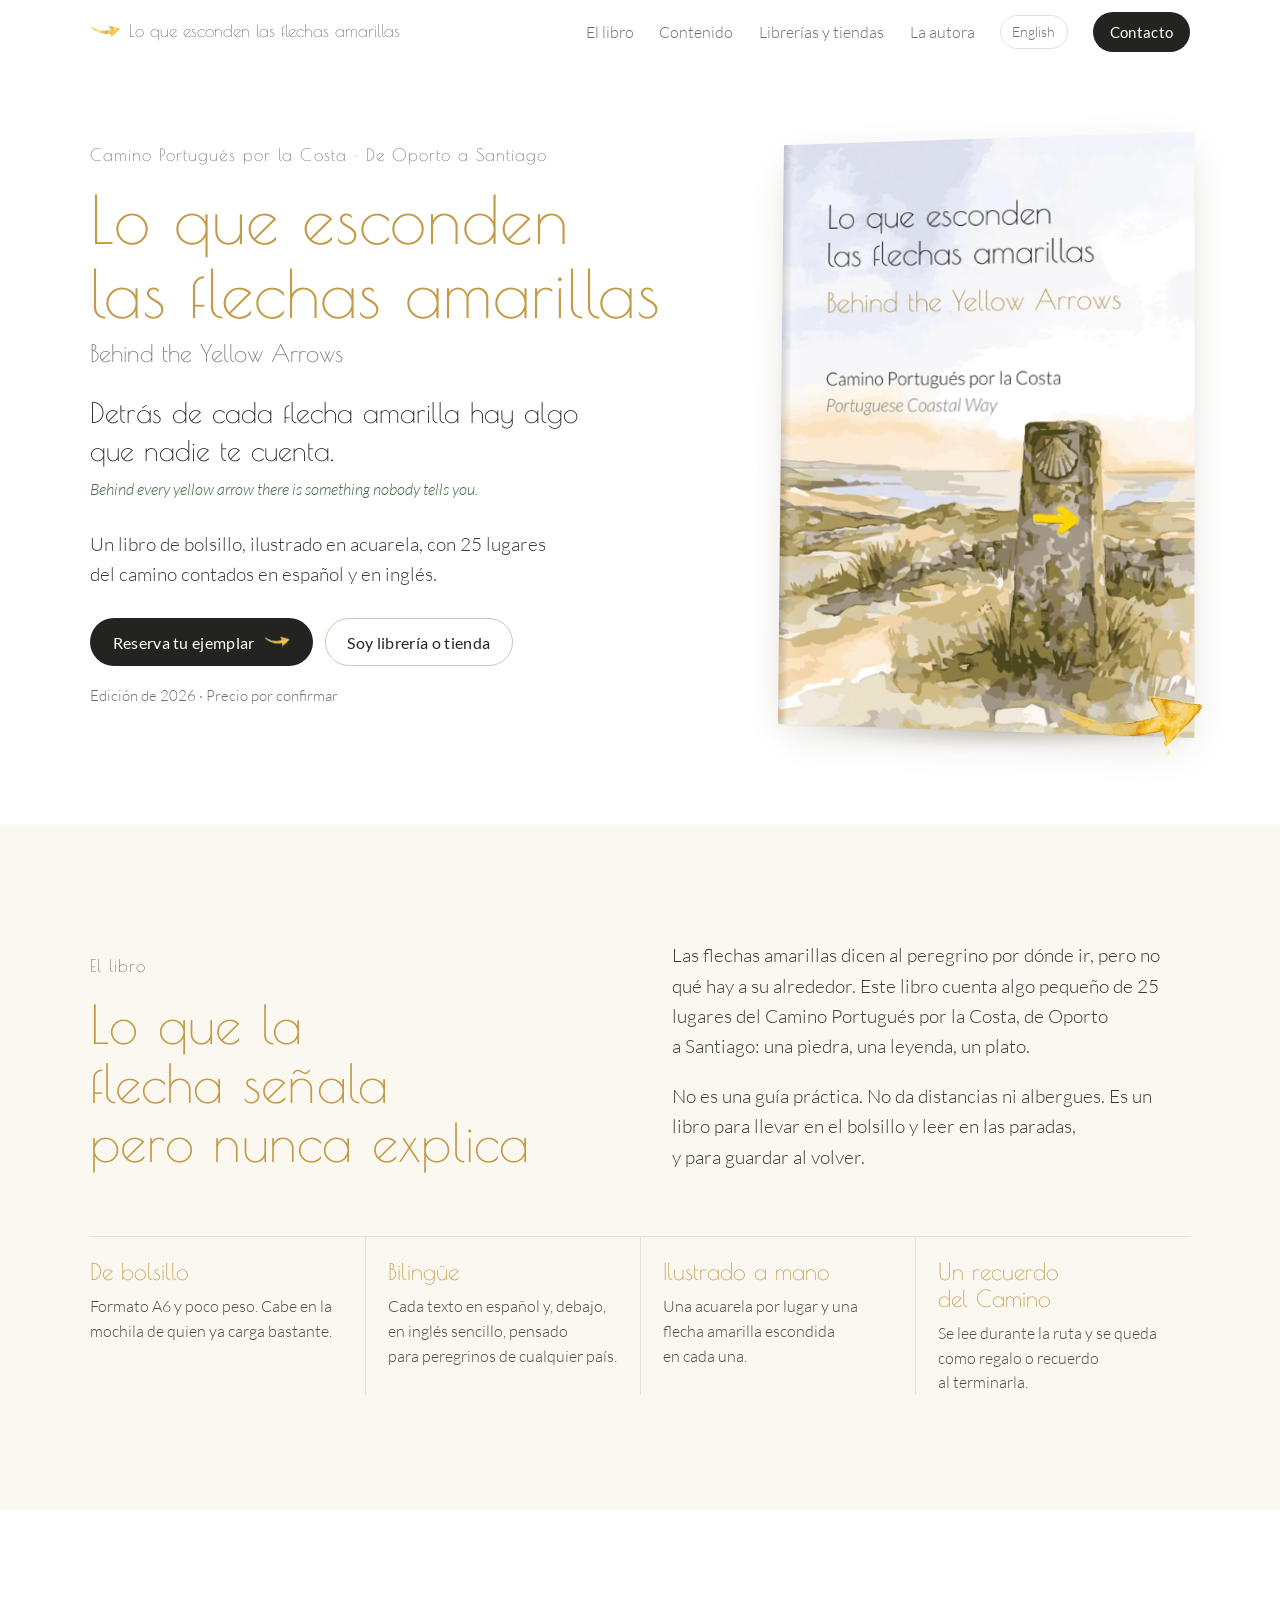
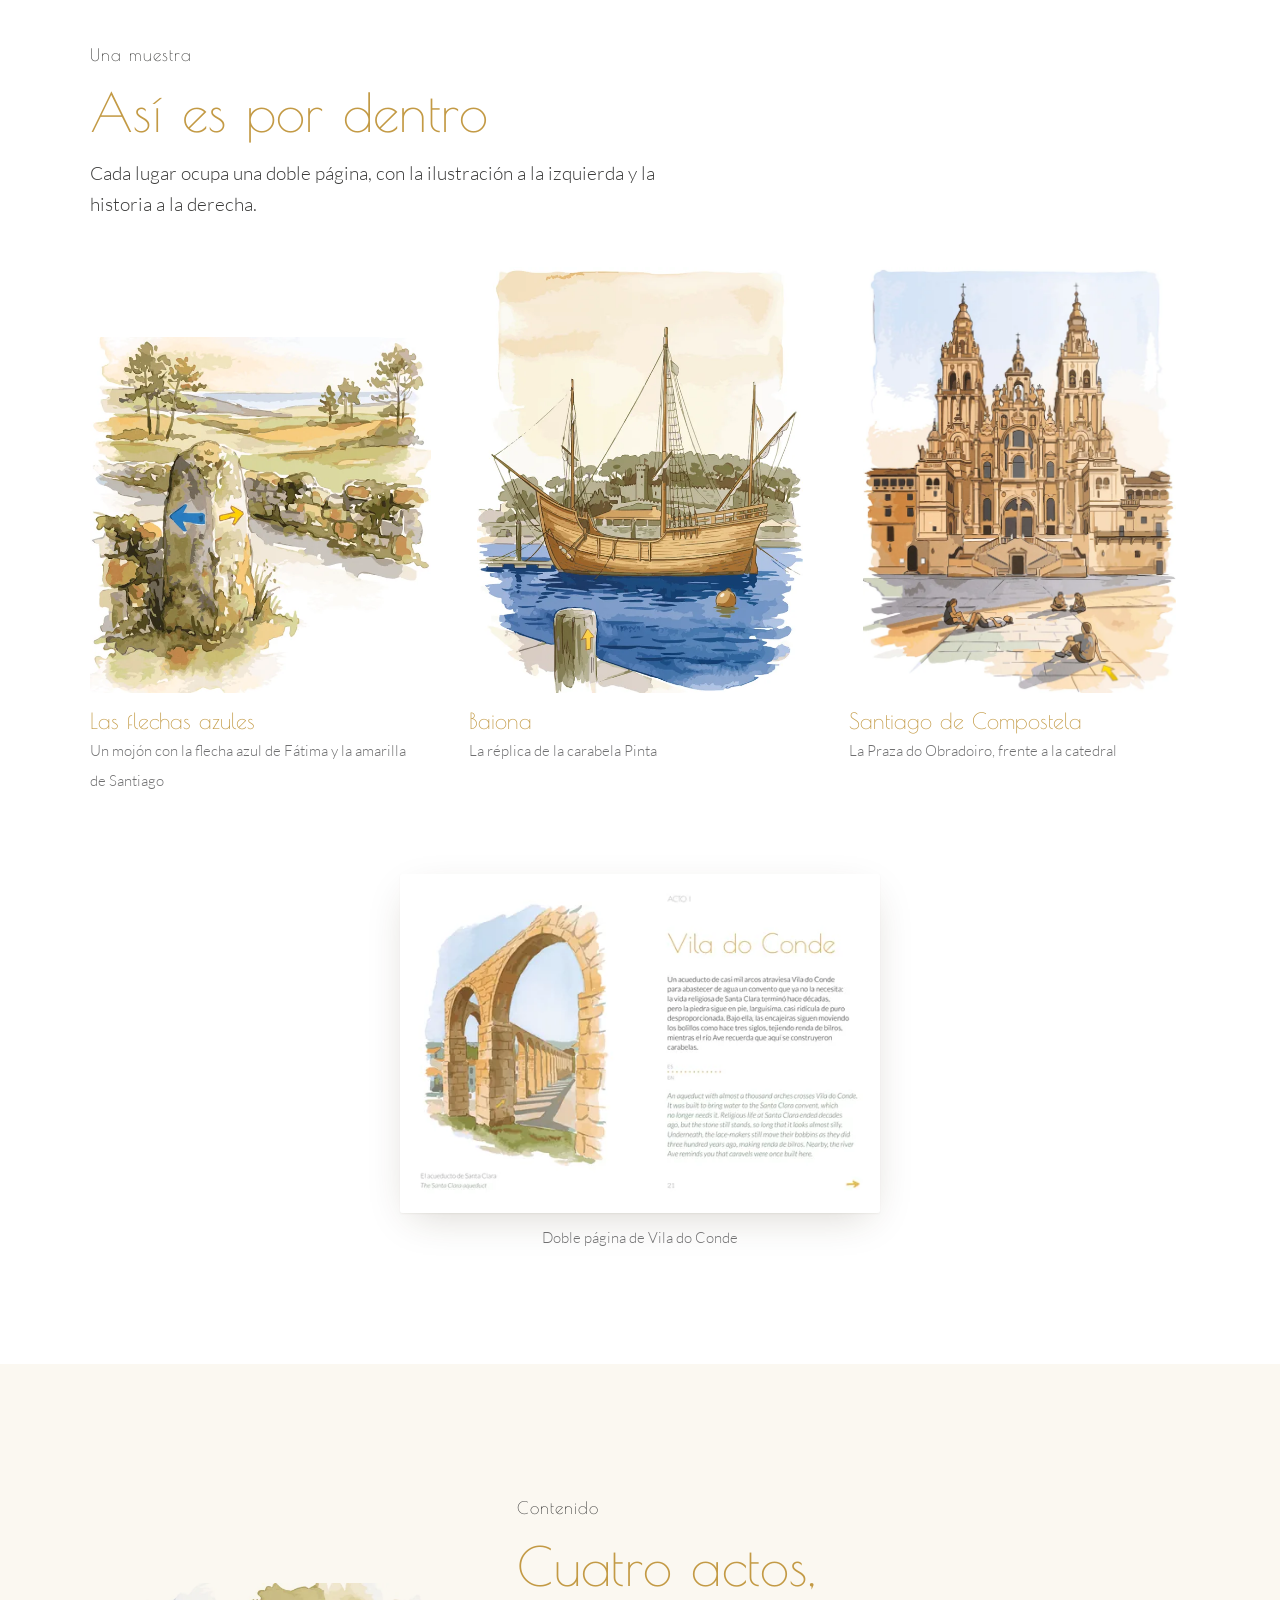
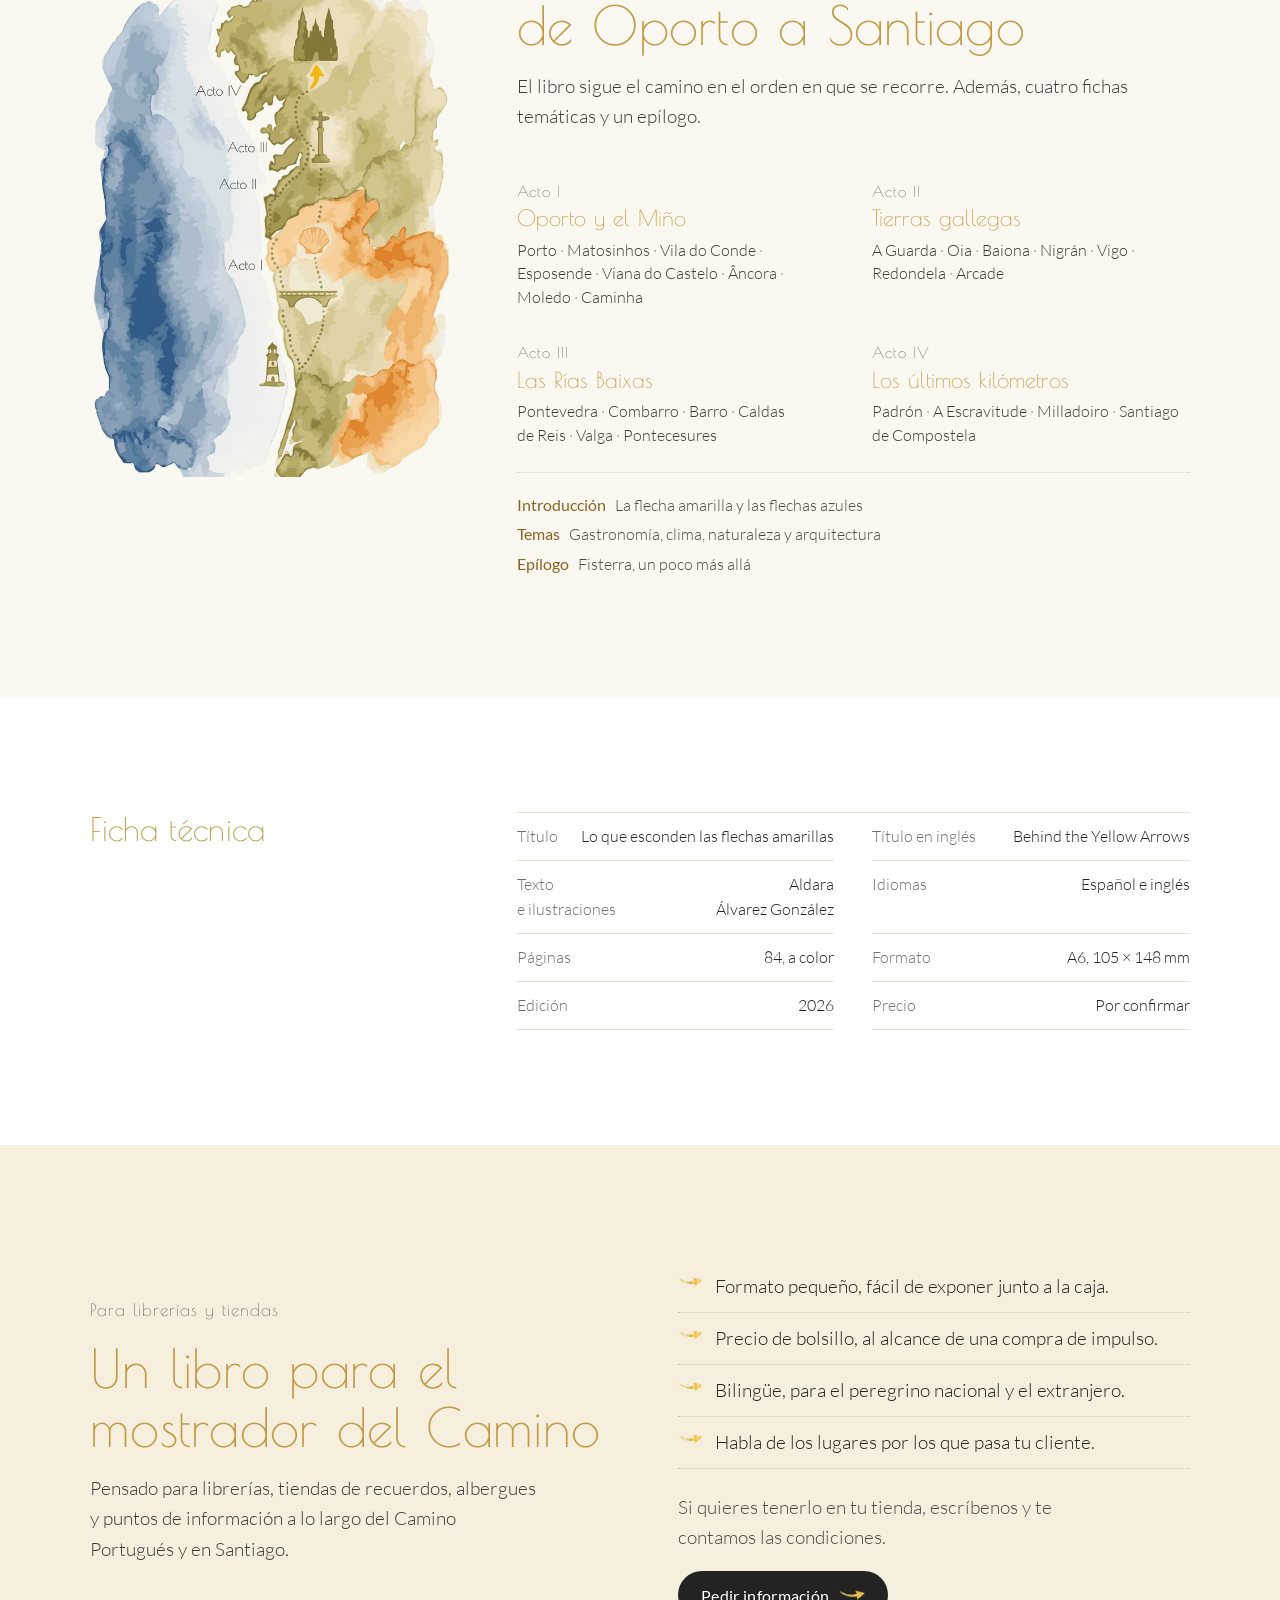
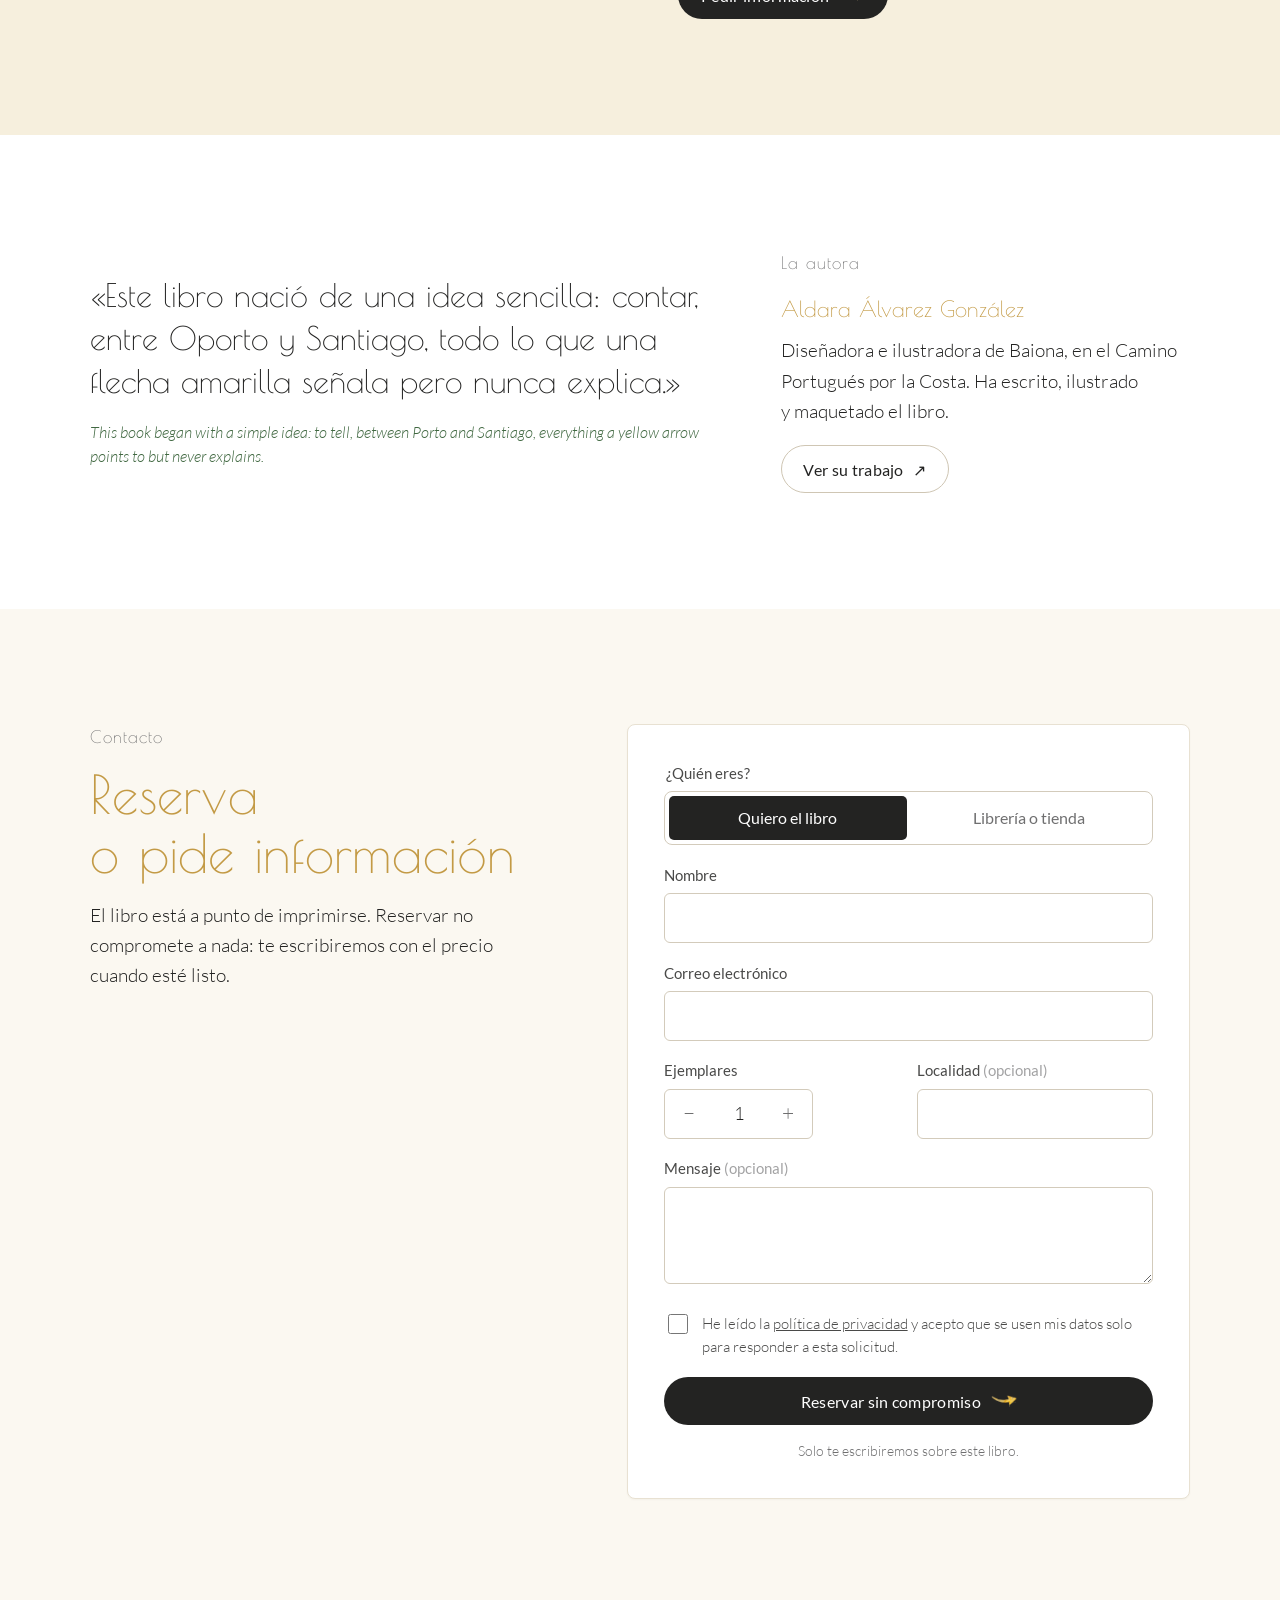
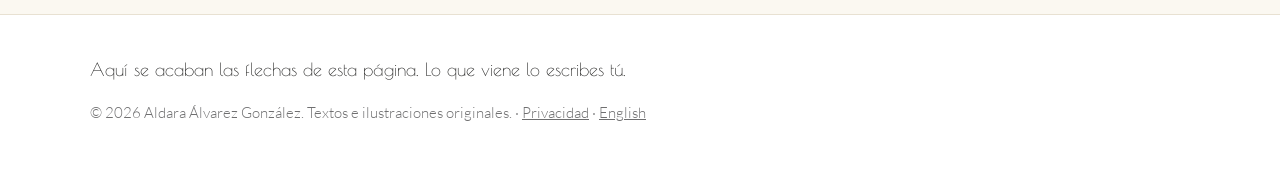
==== commit 0009e33c: "Rehacer como dossier de presentación para lectores y librerías Solo 3 acuarelas y 1 doble página de " ====
--- a/site/index.html
+++ b/site/index.html
@@ -4,7 +4,7 @@
 <meta charset="utf-8">
 <meta name="viewport" content="width=device-width,initial-scale=1">
 <title>Lo que esconden las flechas amarillas · Camino Portugués por la Costa</title>
-<meta name="description" content="Libro de bolsillo ilustrado en acuarela por Aldara Álvarez González. 25 lugares del Camino Portugués por la Costa, de Oporto a Santiago, en español y en inglés. Reserva tu ejemplar.">
+<meta name="description" content="Libro de bolsillo ilustrado en acuarela por Aldara Álvarez González: 25 lugares del Camino Portugués por la Costa, de Oporto a Santiago, en español y en inglés. Para lectores, librerías y tiendas del Camino.">
 <meta name="robots" content="noindex,follow">
 <link rel="canonical" href="https://flechasamarillas.titoteca.net/">
 <link rel="alternate" hreflang="es" href="https://flechasamarillas.titoteca.net/">
@@ -13,7 +13,7 @@
 <meta name="theme-color" content="#ffffff">
 <meta property="og:type" content="book">
 <meta property="og:title" content="Lo que esconden las flechas amarillas">
-<meta property="og:description" content="Libro de bolsillo ilustrado en acuarela por Aldara Álvarez González. 25 lugares del Camino Portugués por la Costa, de Oporto a Santiago, en español y en inglés. Reserva tu ejemplar.">
+<meta property="og:description" content="Libro de bolsillo ilustrado en acuarela por Aldara Álvarez González: 25 lugares del Camino Portugués por la Costa, de Oporto a Santiago, en español y en inglés. Para lectores, librerías y tiendas del Camino.">
 <meta property="og:image" content="https://flechasamarillas.titoteca.net/img/og.jpg">
 <meta property="og:url" content="https://flechasamarillas.titoteca.net/">
 <meta property="og:locale" content="es_ES">
@@ -21,8 +21,8 @@
 <link rel="icon" href="favicon.svg" type="image/svg+xml">
 <link rel="preload" href="fonts/poiret-one-latin-400-normal.woff2" as="font" type="font/woff2" crossorigin>
 <link rel="preload" href="fonts/lato-latin-300-normal.woff2" as="font" type="font/woff2" crossorigin>
-<link rel="stylesheet" href="css/site.css?v=8be9556a">
-<script type="application/ld+json">{"@context": "https://schema.org", "@type": "Book", "name": "Lo que esconden las flechas amarillas", "alternateName": "Behind the Yellow Arrows", "author": {"@type": "Person", "name": "Aldara Álvarez González", "url": "https://aldaraalvarez.es"}, "illustrator": {"@type": "Person", "name": "Aldara Álvarez González"}, "inLanguage": ["es", "en"], "numberOfPages": 84, "bookFormat": "https://schema.org/Paperback", "about": "Camino Portugués por la Costa", "image": "https://flechasamarillas.titoteca.net/img/portada.webp", "description": "Libro de bolsillo ilustrado en acuarela por Aldara Álvarez González. 25 lugares del Camino Portugués por la Costa, de Oporto a Santiago, en español y en inglés. Reserva tu ejemplar."}</script>
+<link rel="stylesheet" href="css/site.css?v=1a266e00">
+<script type="application/ld+json">{"@context": "https://schema.org", "@type": "Book", "name": "Lo que esconden las flechas amarillas", "alternateName": "Behind the Yellow Arrows", "author": {"@type": "Person", "name": "Aldara Álvarez González", "url": "https://aldaraalvarez.es"}, "illustrator": {"@type": "Person", "name": "Aldara Álvarez González"}, "inLanguage": ["es", "en"], "numberOfPages": 84, "bookFormat": "https://schema.org/Paperback", "about": "Camino Portugués por la Costa", "image": "https://flechasamarillas.titoteca.net/img/portada.webp", "description": "Libro de bolsillo ilustrado en acuarela por Aldara Álvarez González: 25 lugares del Camino Portugués por la Costa, de Oporto a Santiago, en español y en inglés. Para lectores, librerías y tiendas del Camino."}</script>
 </head>
 <body class="sin-js">
 <a class="salto" href="#contenido">Saltar al contenido</a>
@@ -30,9 +30,9 @@
   <div class="envoltura">
     <a class="marca" href="/"><img src="img/flecha.png" alt="" width="30" height="14"><span class="marca-larga">Lo que esconden las flechas amarillas</span><span class="marca-corta">Las flechas amarillas</span></a>
     <nav class="nav" aria-label="Principal">
-      <a href="#libro" class="nav-secundario">El libro</a><a href="#camino" class="nav-secundario">El camino</a><a href="#lugares" class="nav-secundario">Lugares</a><a href="#autora" class="nav-secundario">La autora</a>
+      <a href="#libro" class="nav-secundario">El libro</a><a href="#contenido-libro" class="nav-secundario">Contenido</a><a href="#librerias" class="nav-secundario">Librerías y tiendas</a><a href="#autora" class="nav-secundario">La autora</a>
       <a class="idioma" href="/en/" hreflang="en" lang="en" aria-label="Read in English">English</a>
-      <a class="boton boton-principal" href="#reserva">Reservar</a>
+      <a class="boton boton-principal" href="#contacto">Contacto</a>
     </nav>
   </div>
 </header>
@@ -46,12 +46,12 @@
       <p class="en-titulo" lang="en">Behind the Yellow Arrows</p>
       <p class="lema">Detrás de cada flecha amarilla hay algo que nadie te cuenta.</p>
       <p class="lema-en en" lang="en">Behind every yellow arrow there is something nobody tells you.</p>
-      <p class="portada-resumen">Un libro de bolsillo con 25 lugares del camino, ilustrados en acuarela y contados en español y en inglés. Para leer cuando pares a descansar los pies.</p>
+      <p class="portada-resumen">Un libro de bolsillo, ilustrado en acuarela, con 25 lugares del camino contados en español y en inglés.</p>
       <div class="acciones">
-        <a class="boton boton-principal" href="#reserva">Reserva tu ejemplar <img class="boton-flecha" src="img/flecha.png" alt="" width="26" height="12"></a>
-        <a class="boton boton-secundario" href="#lugares">Ver los lugares</a>
-      </div>
-      <p class="estado"><strong>En imprenta pronto.</strong> Reserva sin compromiso y te avisamos con el precio.</p>
+        <a class="boton boton-principal" href="#contacto" data-tipo="lector">Reserva tu ejemplar <img class="boton-flecha" src="img/flecha.png" alt="" width="26" height="12"></a>
+        <a class="boton boton-secundario" href="#contacto" data-tipo="tienda">Soy librería o tienda</a>
+      </div>
+      <p class="estado">Edición de 2026 · Precio por confirmar</p>
     </div>
     <div class="libro">
       <div class="libro-cubierta"><img src="img/portada-520.webp" srcset="img/portada-520.webp 520w, img/portada.webp 900w" sizes="(max-width:820px) 74vw, 420px" alt="Cubierta del libro con un mojón de piedra, una vieira y una flecha amarilla junto al mar" width="520" height="735" fetchpriority="high"></div>
@@ -62,107 +62,123 @@
 </section>
 
 <section class="seccion seccion-calida" id="libro">
-  <div class="envoltura libro-explicado">
-    <figure class="aparece"><img class="acuarela" src="img/lugares/flecha-amarilla.webp" alt="Flecha amarilla pintada sobre un muro de piedra" loading="lazy" width="811" height="1062"></figure>
-    <div class="aparece">
-      <p class="antetitulo">El libro</p>
-      <h2 class="titulo titulo-l">Este libro</h2>
-      <div style="margin-top:1.2rem"><p>Este libro no es una guía práctica: no da distancias ni albergues. Reúne 25 lugares del Camino Portugués por la Costa, de Oporto a Santiago, y cuenta algo pequeño de cada uno: una piedra, una leyenda, un plato.</p><p>Algunas historias vienen de hace siglos y otras de lo que pasa hoy en una plaza o en un puerto, pero todas están a pocos pasos del camino.</p></div>
-      <div class="cita-libro"><p>Hay una flecha amarilla en cada ilustración. ¿Las encuentras todas?</p><p class="en" lang="en">There is a yellow arrow in every illustration. Can you find them all?</p></div>
-      <ul class="ficha"><li><b>84</b><span>páginas a color</span></li><li><b>25</b><span>lugares, de Oporto a Santiago</span></li><li><b>4</b><span>fichas de gastronomía, clima, naturaleza y arquitectura</span></li><li><b>A6</b><span>de bolsillo, 105 × 148 mm</span></li><li><b>ES · EN</b><span>cada texto en español y en inglés</span></li><li><b>1</b><span>flecha escondida en cada ilustración</span></li></ul>
-    </div>
-  </div>
-</section>
-
-<section class="seccion" id="camino">
+  <div class="envoltura">
+    <div class="libro-intro aparece">
+      <div>
+        <p class="antetitulo">El libro</p>
+        <h2 class="titulo titulo-l">Lo que la flecha señala pero nunca explica</h2>
+      </div>
+      <div class="libro-intro-texto"><p>Las flechas amarillas dicen al peregrino por dónde ir, pero no qué hay a su alrededor. Este libro cuenta algo pequeño de 25 lugares del Camino Portugués por la Costa, de Oporto a Santiago: una piedra, una leyenda, un plato.</p><p>No es una guía práctica. No da distancias ni albergues. Es un libro para llevar en el bolsillo y leer en las paradas, y para guardar al volver.</p></div>
+    </div>
+    <h3 class="sr">Por qué funciona</h3>
+    <ul class="razones aparece"><li><h3>De bolsillo</h3><p>Formato A6 y poco peso. Cabe en la mochila de quien ya carga bastante.</p></li><li><h3>Bilingüe</h3><p>Cada texto en español y, debajo, en inglés sencillo, pensado para peregrinos de cualquier país.</p></li><li><h3>Ilustrado a mano</h3><p>Una acuarela por lugar y una flecha amarilla escondida en cada una.</p></li><li><h3>Un recuerdo del Camino</h3><p>Se lee durante la ruta y se queda como regalo o recuerdo al terminarla.</p></li></ul>
+  </div>
+</section>
+
+<section class="seccion" id="muestra">
+  <div class="envoltura">
+    <div class="cabeza-seccion aparece">
+      <p class="antetitulo">Una muestra</p>
+      <h2 class="titulo titulo-l">Así es por dentro</h2>
+      <p>Cada lugar ocupa una doble página, con la ilustración a la izquierda y la historia a la derecha.</p>
+    </div>
+    <div class="muestra"><figure class="aparece"><div class="muestra-img"><img class="acuarela" src="img/muestra/flechas-azules.webp" alt="Un mojón con la flecha azul de Fátima y la amarilla de Santiago" loading="lazy" decoding="async"></div><figcaption><b>Las flechas azules</b><span>Un mojón con la flecha azul de Fátima y la amarilla de Santiago</span></figcaption></figure><figure class="aparece"><div class="muestra-img"><img class="acuarela" src="img/muestra/baiona.webp" alt="La réplica de la carabela Pinta" loading="lazy" decoding="async"></div><figcaption><b>Baiona</b><span>La réplica de la carabela Pinta</span></figcaption></figure><figure class="aparece"><div class="muestra-img"><img class="acuarela" src="img/muestra/santiago.webp" alt="La Praza do Obradoiro, frente a la catedral" loading="lazy" decoding="async"></div><figcaption><b>Santiago de Compostela</b><span>La Praza do Obradoiro, frente a la catedral</span></figcaption></figure></div>
+    <figure class="doble aparece">
+      <img src="img/muestra/doble.webp" alt="Doble página de Vila do Conde con la ilustración del acueducto y el texto en español e inglés" loading="lazy" decoding="async" width="560" height="395">
+      <figcaption>Doble página de Vila do Conde</figcaption>
+    </figure>
+  </div>
+</section>
+
+<section class="seccion seccion-calida" id="contenido-libro">
   <div class="envoltura camino">
-    <figure class="mapa aparece"><img class="acuarela" src="img/lugares/mapa.webp" alt="Mapa en acuarela de la costa de Portugal y Galicia con los cuatro actos del camino" loading="lazy" width="864" height="1196"></figure>
+    <figure class="mapa aparece"><img class="acuarela" src="img/muestra/mapa.webp" alt="Mapa en acuarela de la costa de Portugal y Galicia con los cuatro actos del camino" loading="lazy" width="640" height="872"></figure>
     <div>
       <div class="cabeza-seccion aparece">
-        <p class="antetitulo">El camino, página a página</p>
+        <p class="antetitulo">Contenido</p>
         <h2 class="titulo titulo-l">Cuatro actos, de Oporto a Santiago</h2>
-        <p>El libro sigue el Camino Portugués por la Costa en el orden en que se camina. Toca un lugar para ver su ilustración.</p>
-      </div>
-      <div class="actos aparece"><div class="acto"><h3>Acto I</h3><h4>Oporto y el Miño</h4><ol><li><button type="button" data-abre="porto">Porto</button></li><li><button type="button" data-abre="matosinhos">Matosinhos</button></li><li><button type="button" data-abre="vila-do-conde">Vila do Conde</button></li><li><button type="button" data-abre="esposende">Esposende</button></li><li><button type="button" data-abre="viana-do-castelo">Viana do Castelo</button></li><li><button type="button" data-abre="ancora">Âncora</button></li><li><button type="button" data-abre="moledo">Moledo</button></li><li><button type="button" data-abre="caminha">Caminha</button></li></ol></div><div class="acto"><h3>Acto II</h3><h4>Tierras gallegas</h4><ol><li><button type="button" data-abre="a-guarda">A Guarda</button></li><li><button type="button" data-abre="oia">Oia</button></li><li><button type="button" data-abre="baiona">Baiona</button></li><li><button type="button" data-abre="nigran">Nigrán</button></li><li><button type="button" data-abre="vigo">Vigo</button></li><li><button type="button" data-abre="redondela">Redondela</button></li><li><button type="button" data-abre="arcade">Arcade</button></li></ol></div><div class="acto"><h3>Acto III</h3><h4>Las Rías Baixas</h4><ol><li><button type="button" data-abre="pontevedra">Pontevedra</button></li><li><button type="button" data-abre="combarro">Combarro</button></li><li><button type="button" data-abre="barro">Barro</button></li><li><button type="button" data-abre="caldas-de-reis">Caldas de Reis</button></li><li><button type="button" data-abre="valga">Valga</button></li><li><button type="button" data-abre="pontecesures">Pontecesures</button></li></ol></div><div class="acto"><h3>Acto IV</h3><h4>Los últimos kilómetros</h4><ol><li><button type="button" data-abre="padron">Padrón</button></li><li><button type="button" data-abre="a-escravitude">A Escravitude</button></li><li><button type="button" data-abre="milladoiro">Milladoiro</button></li><li><button type="button" data-abre="santiago">Santiago de Compostela</button></li></ol></div><div class="acto-extra"><span><strong>Temas</strong> <button type="button" class="enlace-tema" data-abre="gastronomia">Gastronomía</button> · <button type="button" class="enlace-tema" data-abre="clima">Clima</button> · <button type="button" class="enlace-tema" data-abre="naturaleza">Naturaleza</button> · <button type="button" class="enlace-tema" data-abre="arquitectura">Arquitectura</button></span><span><strong>Epílogo</strong> <button type="button" class="enlace-tema" data-abre="fisterra">Fisterra, un poco más allá</button></span></div></div>
-    </div>
-  </div>
-</section>
-
-<section class="seccion seccion-calida" id="lugares">
-  <div class="envoltura">
-    <div class="tira-cabeza">
-      <div class="cabeza-seccion aparece" style="margin-bottom:0">
-        <p class="antetitulo">Lugares</p>
-        <h2 class="titulo titulo-l">Una acuarela por parada</h2>
-        <p>Cada lugar ocupa una doble página: a la izquierda su ilustración y a la derecha su historia.</p>
-      </div>
-      <div class="tira-controles">
-        <button type="button" class="atras" aria-label="Anterior"><img src="img/flecha.png" alt=""></button>
-        <button type="button" class="adelante" aria-label="Siguiente"><img src="img/flecha.png" alt=""></button>
-      </div>
-    </div>
-  </div>
-  <ul class="tira" tabindex="0" aria-label="Una acuarela por parada" style="margin-top:clamp(24px,4vw,40px)"><li><button type="button" class="tarjeta" data-abre="porto"><span class="tarjeta-img"><img class="acuarela" src="img/lugares/porto-480.webp" alt="Fachada románica de la Sé do Porto" loading="lazy" decoding="async"></span><span class="tarjeta-num">01</span><span class="tarjeta-nombre">Porto</span><span class="tarjeta-pie">Fachada románica de la Sé do Porto</span></button></li><li><button type="button" class="tarjeta" data-abre="matosinhos"><span class="tarjeta-img"><img class="acuarela" src="img/lugares/matosinhos-480.webp" alt="El Castelo do Queijo, sobre las rocas" loading="lazy" decoding="async"></span><span class="tarjeta-num">02</span><span class="tarjeta-nombre">Matosinhos</span><span class="tarjeta-pie">El Castelo do Queijo, sobre las rocas</span></button></li><li><button type="button" class="tarjeta" data-abre="vila-do-conde"><span class="tarjeta-img"><img class="acuarela" src="img/lugares/vila-do-conde-480.webp" alt="El acueducto de Santa Clara" loading="lazy" decoding="async"></span><span class="tarjeta-num">03</span><span class="tarjeta-nombre">Vila do Conde</span><span class="tarjeta-pie">El acueducto de Santa Clara</span></button></li><li><button type="button" class="tarjeta" data-abre="gastronomia"><span class="tarjeta-img"><img class="acuarela" src="img/lugares/gastronomia-480.webp" alt="Sardinas asadas, broa y vinho verde" loading="lazy" decoding="async"></span><span class="tarjeta-num">Tema</span><span class="tarjeta-nombre">Gastronomía</span><span class="tarjeta-pie">Sardinas asadas, broa y vinho verde</span></button></li><li><button type="button" class="tarjeta" data-abre="esposende"><span class="tarjeta-img"><img class="acuarela" src="img/lugares/esposende-480.webp" alt="El fuerte de São João Baptista, en la desembocadura del Cávado" loading="lazy" decoding="async"></span><span class="tarjeta-num">04</span><span class="tarjeta-nombre">Esposende</span><span class="tarjeta-pie">El fuerte de São João Baptista, en la desembocadura del Cávado</span></button></li><li><button type="button" class="tarjeta" data-abre="viana-do-castelo"><span class="tarjeta-img"><img class="acuarela" src="img/lugares/viana-do-castelo-480.webp" alt="El corazón de filigrana de Viana" loading="lazy" decoding="async"></span><span class="tarjeta-num">05</span><span class="tarjeta-nombre">Viana do Castelo</span><span class="tarjeta-pie">El corazón de filigrana de Viana</span></button></li><li><button type="button" class="tarjeta" data-abre="ancora"><span class="tarjeta-img"><img class="acuarela" src="img/lugares/ancora-480.webp" alt="Dunas y pinar entre Âncora y Moledo" loading="lazy" decoding="async"></span><span class="tarjeta-num">06</span><span class="tarjeta-nombre">Âncora</span><span class="tarjeta-pie">Dunas y pinar entre Âncora y Moledo</span></button></li><li><button type="button" class="tarjeta" data-abre="moledo"><span class="tarjeta-img"><img class="acuarela" src="img/lugares/moledo-480.webp" alt="El Forte da Ínsua, frente a la playa" loading="lazy" decoding="async"></span><span class="tarjeta-num">07</span><span class="tarjeta-nombre">Moledo</span><span class="tarjeta-pie">El Forte da Ínsua, frente a la playa</span></button></li><li><button type="button" class="tarjeta" data-abre="caminha"><span class="tarjeta-img"><img class="acuarela" src="img/lugares/caminha-480.webp" alt="La lancha que cruza el Miño hacia A Guarda" loading="lazy" decoding="async"></span><span class="tarjeta-num">08</span><span class="tarjeta-nombre">Caminha</span><span class="tarjeta-pie">La lancha que cruza el Miño hacia A Guarda</span></button></li><li><button type="button" class="tarjeta" data-abre="clima"><span class="tarjeta-img"><img class="acuarela" src="img/lugares/clima-480.webp" alt="Niebla matinal sobre la costa gallega" loading="lazy" decoding="async"></span><span class="tarjeta-num">Tema</span><span class="tarjeta-nombre">Clima</span><span class="tarjeta-pie">Niebla matinal sobre la costa gallega</span></button></li><li><button type="button" class="tarjeta" data-abre="a-guarda"><span class="tarjeta-img"><img class="acuarela" src="img/lugares/a-guarda-480.webp" alt="Cabañas circulares del castro de Santa Trega" loading="lazy" decoding="async"></span><span class="tarjeta-num">09</span><span class="tarjeta-nombre">A Guarda</span><span class="tarjeta-pie">Cabañas circulares del castro de Santa Trega</span></button></li><li><button type="button" class="tarjeta" data-abre="oia"><span class="tarjeta-img"><img class="acuarela" src="img/lugares/oia-480.webp" alt="El monasterio de Oia, a pie de ola" loading="lazy" decoding="async"></span><span class="tarjeta-num">10</span><span class="tarjeta-nombre">Oia</span><span class="tarjeta-pie">El monasterio de Oia, a pie de ola</span></button></li><li><button type="button" class="tarjeta" data-abre="baiona"><span class="tarjeta-img"><img class="acuarela" src="img/lugares/baiona-480.webp" alt="La réplica de la carabela Pinta" loading="lazy" decoding="async"></span><span class="tarjeta-num">11</span><span class="tarjeta-nombre">Baiona</span><span class="tarjeta-pie">La réplica de la carabela Pinta</span></button></li><li><button type="button" class="tarjeta" data-abre="nigran"><span class="tarjeta-img"><img class="acuarela" src="img/lugares/nigran-480.webp" alt="El puente medieval de A Ramallosa" loading="lazy" decoding="async"></span><span class="tarjeta-num">12</span><span class="tarjeta-nombre">Nigrán</span><span class="tarjeta-pie">El puente medieval de A Ramallosa</span></button></li><li><button type="button" class="tarjeta" data-abre="vigo"><span class="tarjeta-img"><img class="acuarela" src="img/lugares/vigo-480.webp" alt="El puerto pesquero de Vigo al amanecer" loading="lazy" decoding="async"></span><span class="tarjeta-num">13</span><span class="tarjeta-nombre">Vigo</span><span class="tarjeta-pie">El puerto pesquero de Vigo al amanecer</span></button></li><li><button type="button" class="tarjeta" data-abre="redondela"><span class="tarjeta-img"><img class="acuarela" src="img/lugares/redondela-480.webp" alt="Uno de los viaductos de hierro" loading="lazy" decoding="async"></span><span class="tarjeta-num">14</span><span class="tarjeta-nombre">Redondela</span><span class="tarjeta-pie">Uno de los viaductos de hierro</span></button></li><li><button type="button" class="tarjeta" data-abre="arcade"><span class="tarjeta-img"><img class="acuarela" src="img/lugares/arcade-480.webp" alt="Bateas de ostras en el fondo de la ría de Vigo" loading="lazy" decoding="async"></span><span class="tarjeta-num">15</span><span class="tarjeta-nombre">Arcade</span><span class="tarjeta-pie">Bateas de ostras en el fondo de la ría de Vigo</span></button></li><li><button type="button" class="tarjeta" data-abre="naturaleza"><span class="tarjeta-img"><img class="acuarela" src="img/lugares/naturaleza-480.webp" alt="Percebes en las rocas batidas por el oleaje" loading="lazy" decoding="async"></span><span class="tarjeta-num">Tema</span><span class="tarjeta-nombre">Naturaleza</span><span class="tarjeta-pie">Percebes en las rocas batidas por el oleaje</span></button></li><li><button type="button" class="tarjeta" data-abre="pontevedra"><span class="tarjeta-img"><img class="acuarela" src="img/lugares/pontevedra-480.webp" alt="La fachada curva de A Peregrina" loading="lazy" decoding="async"></span><span class="tarjeta-num">16</span><span class="tarjeta-nombre">Pontevedra</span><span class="tarjeta-pie">La fachada curva de A Peregrina</span></button></li><li><button type="button" class="tarjeta" data-abre="combarro"><span class="tarjeta-img"><img class="acuarela" src="img/lugares/combarro-480.webp" alt="Hórreos de piedra sobre las rocas" loading="lazy" decoding="async"></span><span class="tarjeta-num">17</span><span class="tarjeta-nombre">Combarro</span><span class="tarjeta-pie">Hórreos de piedra sobre las rocas</span></button></li><li><button type="button" class="tarjeta" data-abre="arquitectura"><span class="tarjeta-img"><img class="acuarela" src="img/lugares/arquitectura-480.webp" alt="Un cruceiro en una encrucijada gallega" loading="lazy" decoding="async"></span><span class="tarjeta-num">Tema</span><span class="tarjeta-nombre">Arquitectura</span><span class="tarjeta-pie">Un cruceiro en una encrucijada gallega</span></button></li><li><button type="button" class="tarjeta" data-abre="barro"><span class="tarjeta-img"><img class="acuarela" src="img/lugares/barro-480.webp" alt="La cascada y los molinos del Barosa" loading="lazy" decoding="async"></span><span class="tarjeta-num">18</span><span class="tarjeta-nombre">Barro</span><span class="tarjeta-pie">La cascada y los molinos del Barosa</span></button></li><li><button type="button" class="tarjeta" data-abre="caldas-de-reis"><span class="tarjeta-img"><img class="acuarela" src="img/lugares/caldas-de-reis-480.webp" alt="La fervenza termal de Caldas de Reis" loading="lazy" decoding="async"></span><span class="tarjeta-num">19</span><span class="tarjeta-nombre">Caldas de Reis</span><span class="tarjeta-pie">La fervenza termal de Caldas de Reis</span></button></li><li><button type="button" class="tarjeta" data-abre="valga"><span class="tarjeta-img"><img class="acuarela" src="img/lugares/valga-480.webp" alt="Marismas del estuario del Ulla" loading="lazy" decoding="async"></span><span class="tarjeta-num">20</span><span class="tarjeta-nombre">Valga</span><span class="tarjeta-pie">Marismas del estuario del Ulla</span></button></li><li><button type="button" class="tarjeta" data-abre="pontecesures"><span class="tarjeta-img"><img class="acuarela" src="img/lugares/pontecesures-480.webp" alt="El puente sobre el Ulla" loading="lazy" decoding="async"></span><span class="tarjeta-num">21</span><span class="tarjeta-nombre">Pontecesures</span><span class="tarjeta-pie">El puente sobre el Ulla</span></button></li><li><button type="button" class="tarjeta" data-abre="padron"><span class="tarjeta-img"><img class="acuarela" src="img/lugares/padron-480.webp" alt="Pimientos de Padrón recién recogidos" loading="lazy" decoding="async"></span><span class="tarjeta-num">22</span><span class="tarjeta-nombre">Padrón</span><span class="tarjeta-pie">Pimientos de Padrón recién recogidos</span></button></li><li><button type="button" class="tarjeta" data-abre="a-escravitude"><span class="tarjeta-img"><img class="acuarela" src="img/lugares/a-escravitude-480.webp" alt="La escalinata del santuario" loading="lazy" decoding="async"></span><span class="tarjeta-num">23</span><span class="tarjeta-nombre">A Escravitude</span><span class="tarjeta-pie">La escalinata del santuario</span></button></li><li><button type="button" class="tarjeta" data-abre="milladoiro"><span class="tarjeta-img"><img class="acuarela" src="img/lugares/milladoiro-480.webp" alt="El monumento de piedras apiladas" loading="lazy" decoding="async"></span><span class="tarjeta-num">24</span><span class="tarjeta-nombre">Milladoiro</span><span class="tarjeta-pie">El monumento de piedras apiladas</span></button></li><li><button type="button" class="tarjeta" data-abre="santiago"><span class="tarjeta-img"><img class="acuarela" src="img/lugares/santiago-480.webp" alt="La Praza do Obradoiro, frente a la catedral" loading="lazy" decoding="async"></span><span class="tarjeta-num">25</span><span class="tarjeta-nombre">Santiago de Compostela</span><span class="tarjeta-pie">La Praza do Obradoiro, frente a la catedral</span></button></li><li><button type="button" class="tarjeta" data-abre="fisterra"><span class="tarjeta-img"><img class="acuarela" src="img/lugares/fisterra-480.webp" alt="El faro de Fisterra" loading="lazy" decoding="async"></span><span class="tarjeta-num">Epílogo</span><span class="tarjeta-nombre">Fisterra</span><span class="tarjeta-pie">El faro de Fisterra</span></button></li></ul>
-  <div class="envoltura"><p class="tira-pista">Desliza para ver más</p></div>
-</section>
-
-<section class="seccion" id="dentro">
-  <div class="envoltura">
-    <div class="cabeza-seccion aparece">
-      <p class="antetitulo">Por dentro</p>
-      <h2 class="titulo titulo-l">Así se ve abierto</h2>
-      <p>Texto en español y, debajo, en inglés. Léelo en orden o ábrelo por donde quieras: como en el camino, cada parada se sostiene sola.</p>
-    </div>
-    <div class="dobles"><figure class="aparece"><button type="button" class="doble" data-doble="vila-do-conde" data-titulo="Vila do Conde"><img src="img/paginas/vila-do-conde-900.webp" srcset="img/paginas/vila-do-conde-900.webp 900w, img/paginas/vila-do-conde.webp 1800w" sizes="(max-width:700px) 100vw, 50vw" alt="Vila do Conde" loading="lazy" decoding="async" width="900" height="634"></button><figcaption>Vila do Conde</figcaption></figure><figure class="aparece"><button type="button" class="doble" data-doble="gastronomia" data-titulo="Gastronomía, una de las cuatro fichas temáticas"><img src="img/paginas/gastronomia-900.webp" srcset="img/paginas/gastronomia-900.webp 900w, img/paginas/gastronomia.webp 1800w" sizes="(max-width:700px) 100vw, 50vw" alt="Gastronomía, una de las cuatro fichas temáticas" loading="lazy" decoding="async" width="900" height="634"></button><figcaption>Gastronomía, una de las cuatro fichas temáticas</figcaption></figure><figure class="aparece"><button type="button" class="doble" data-doble="baiona" data-titulo="Baiona, el pueblo de la autora"><img src="img/paginas/baiona-900.webp" srcset="img/paginas/baiona-900.webp 900w, img/paginas/baiona.webp 1800w" sizes="(max-width:700px) 100vw, 50vw" alt="Baiona, el pueblo de la autora" loading="lazy" decoding="async" width="900" height="634"></button><figcaption>Baiona, el pueblo de la autora</figcaption></figure><figure class="aparece"><button type="button" class="doble" data-doble="fisterra" data-titulo="Epílogo, un poco más allá"><img src="img/paginas/fisterra-900.webp" srcset="img/paginas/fisterra-900.webp 900w, img/paginas/fisterra.webp 1800w" sizes="(max-width:700px) 100vw, 50vw" alt="Epílogo, un poco más allá" loading="lazy" decoding="async" width="900" height="634"></button><figcaption>Epílogo, un poco más allá</figcaption></figure></div>
-  </div>
-</section>
-
-<section class="seccion seccion-calida" id="autora">
-  <div class="envoltura autora">
-    <div class="aparece">
+        <p>El libro sigue el camino en el orden en que se recorre. Además, cuatro fichas temáticas y un epílogo.</p>
+      </div>
+      <div class="actos aparece"><div class="acto"><h3>Acto I</h3><h4>Oporto y el Miño</h4><ol><li>Porto</li><li>Matosinhos</li><li>Vila do Conde</li><li>Esposende</li><li>Viana do Castelo</li><li>Âncora</li><li>Moledo</li><li>Caminha</li></ol></div><div class="acto"><h3>Acto II</h3><h4>Tierras gallegas</h4><ol><li>A Guarda</li><li>Oia</li><li>Baiona</li><li>Nigrán</li><li>Vigo</li><li>Redondela</li><li>Arcade</li></ol></div><div class="acto"><h3>Acto III</h3><h4>Las Rías Baixas</h4><ol><li>Pontevedra</li><li>Combarro</li><li>Barro</li><li>Caldas de Reis</li><li>Valga</li><li>Pontecesures</li></ol></div><div class="acto"><h3>Acto IV</h3><h4>Los últimos kilómetros</h4><ol><li>Padrón</li><li>A Escravitude</li><li>Milladoiro</li><li>Santiago de Compostela</li></ol></div></div>
+      <div class="extras aparece"><p><strong>Introducción</strong> La flecha amarilla y las flechas azules</p><p><strong>Temas</strong> Gastronomía, clima, naturaleza y arquitectura</p><p><strong>Epílogo</strong> Fisterra, un poco más allá</p></div>
+    </div>
+  </div>
+</section>
+
+<section class="seccion" id="ficha">
+  <div class="envoltura ficha-bloque aparece">
+    <h2 class="titulo titulo-m">Ficha técnica</h2>
+    <dl class="ficha-tecnica"><div><dt>Título</dt><dd>Lo que esconden las flechas amarillas</dd></div><div><dt>Título en inglés</dt><dd>Behind the Yellow Arrows</dd></div><div><dt>Texto e ilustraciones</dt><dd>Aldara Álvarez González</dd></div><div><dt>Idiomas</dt><dd>Español e inglés</dd></div><div><dt>Páginas</dt><dd>84, a color</dd></div><div><dt>Formato</dt><dd>A6, 105 × 148 mm</dd></div><div><dt>Edición</dt><dd>2026</dd></div><div><dt>Precio</dt><dd>Por confirmar</dd></div></dl>
+  </div>
+</section>
+
+<section class="seccion seccion-librerias" id="librerias">
+  <div class="envoltura librerias aparece">
+    <div>
+      <p class="antetitulo">Para librerías y tiendas</p>
+      <h2 class="titulo titulo-l">Un libro para el mostrador del Camino</h2>
+      <p class="librerias-intro">Pensado para librerías, tiendas de recuerdos, albergues y puntos de información a lo largo del Camino Portugués y en Santiago.</p>
+    </div>
+    <div>
+      <ul class="lista-flechas"><li>Formato pequeño, fácil de exponer junto a la caja.</li><li>Precio de bolsillo, al alcance de una compra de impulso.</li><li>Bilingüe, para el peregrino nacional y el extranjero.</li><li>Habla de los lugares por los que pasa tu cliente.</li></ul>
+      <p class="librerias-cond">Si quieres tenerlo en tu tienda, escríbenos y te contamos las condiciones.</p>
+      <a class="boton boton-principal" href="#contacto" data-tipo="tienda">Pedir información <img class="boton-flecha" src="img/flecha.png" alt="" width="26" height="12"></a>
+    </div>
+  </div>
+</section>
+
+<section class="seccion" id="autora">
+  <div class="envoltura autora aparece">
+    <blockquote><p>«Este libro nació de una idea sencilla: contar, entre Oporto y Santiago, todo lo que una flecha amarilla señala pero nunca explica.»</p><span class="en" lang="en">This book began with a simple idea: to tell, between Porto and Santiago, everything a yellow arrow points to but never explains.</span></blockquote>
+    <div>
       <p class="antetitulo">La autora</p>
-      <blockquote><p style="margin:0">«Este libro nació de una idea sencilla: contar, entre Oporto y Santiago, todo lo que una flecha amarilla señala pero nunca explica.»</p><span class="en" lang="en">This book began with a simple idea: to tell, between Porto and Santiago, everything a yellow arrow points to but never explains.</span></blockquote>
-      <div style="margin-top:2rem">
-        <p class="autora-nombre">Aldara Álvarez González</p>
-        <p>Diseñadora e ilustradora de Baiona. Ha escrito, ilustrado y maquetado el libro entero.</p>
-        <a class="boton boton-secundario" href="https://aldaraalvarez.es" rel="noopener">Ver su trabajo <span aria-hidden="true">↗</span></a>
-      </div>
-    </div>
-    <figure class="aparece"><img class="acuarela" src="img/lugares/acto4.webp" alt="La sombra de un peregrino sobre un camino de tierra ocre, con una flecha amarilla" loading="lazy" width="1000" height="1316"></figure>
-  </div>
-</section>
-
-<section class="seccion" id="reserva">
+      <p class="autora-nombre">Aldara Álvarez González</p>
+      <p>Diseñadora e ilustradora de Baiona, en el Camino Portugués por la Costa. Ha escrito, ilustrado y maquetado el libro.</p>
+      <a class="boton boton-secundario" href="https://aldaraalvarez.es" rel="noopener">Ver su trabajo <span aria-hidden="true">↗</span></a>
+    </div>
+  </div>
+</section>
+
+<section class="seccion seccion-calida" id="contacto">
   <div class="envoltura reserva">
     <div class="aparece">
-      <p class="antetitulo">Reserva</p>
-      <h2 class="titulo titulo-l">Reserva tu ejemplar</h2>
-      <p style="margin-top:1rem">El libro está a punto de ir a imprenta y aún no tiene precio cerrado. Reservar no te compromete a nada.</p>
-      <ol class="reserva-pasos"><li><span>Nos dejas tu nombre, tu correo y cuántos ejemplares quieres.</span></li><li><span>Cuando esté impreso te escribimos con el precio y las formas de pago y envío.</span></li><li><span>Decides entonces si lo confirmas.</span></li></ol>
+      <p class="antetitulo">Contacto</p>
+      <h2 class="titulo titulo-l">Reserva o pide información</h2>
+      <p style="margin-top:1rem">El libro está a punto de imprimirse. Reservar no compromete a nada: te escribiremos con el precio cuando esté listo.</p>
     </div>
     <div class="formulario aparece" id="formulario">
-      <form novalidate action="/api/reserva" method="post">
+      <form novalidate action="/api/reserva" method="post" data-tipo-actual="lector">
         <input type="hidden" name="idioma" value="es">
         <div class="trampa" aria-hidden="true"><label>Web <input type="text" name="web" tabindex="-1" autocomplete="off"></label></div>
+        <fieldset class="campo"><legend>¿Quién eres?</legend>
+          <div class="selector-tipo">
+            <label><input type="radio" name="tipo" value="lector" checked> Quiero el libro</label>
+            <label><input type="radio" name="tipo" value="tienda"> Librería o tienda</label>
+          </div>
+        </fieldset>
+        <div class="campo solo-tienda"><label for="f-comercio">Nombre del comercio</label><input id="f-comercio" name="comercio" autocomplete="organization" maxlength="160"><p class="campo-error" id="e-comercio">Escribe el nombre del comercio.</p></div>
         <div class="campo"><label for="f-nombre">Nombre</label><input id="f-nombre" name="nombre" autocomplete="name" required maxlength="120"><p class="campo-error" id="e-nombre">Escribe tu nombre.</p></div>
-        <div class="campo"><label for="f-email">Correo electrónico</label><input id="f-email" name="email" type="email" inputmode="email" autocomplete="email" required maxlength="160" spellcheck="false"><p class="campo-error" id="e-email">Revisa el correo, parece incompleto.</p></div>
+        <div class="fila fila-email">
+          <div class="campo"><label for="f-email">Correo electrónico</label><input id="f-email" name="email" type="email" inputmode="email" autocomplete="email" required maxlength="160" spellcheck="false"><p class="campo-error" id="e-email">Revisa el correo, parece incompleto.</p></div>
+          <div class="campo solo-tienda"><label for="f-telefono">Teléfono <span class="opcional">(opcional)</span></label><input id="f-telefono" name="telefono" type="tel" autocomplete="tel" maxlength="40"></div>
+        </div>
         <div class="fila">
-          <div class="campo"><label for="f-cantidad">Ejemplares</label>
-            <div class="contador"><button type="button" data-paso="-1" aria-label="Uno menos">−</button><input id="f-cantidad" name="cantidad" type="number" inputmode="numeric" min="1" max="50" value="1"><button type="button" data-paso="1" aria-label="Uno más">+</button></div>
+          <div class="campo"><label for="f-cantidad"><span class="solo-lector-txt">Ejemplares</span><span class="solo-tienda-txt">Ejemplares orientativos</span></label>
+            <div class="contador"><button type="button" data-paso="-1" aria-label="Uno menos">−</button><input id="f-cantidad" name="cantidad" type="number" inputmode="numeric" min="1" max="500" value="1"><button type="button" data-paso="1" aria-label="Uno más">+</button></div>
           </div>
-          <div class="campo"><label for="f-localidad">Localidad <span class="opcional">(opcional)</span></label><input id="f-localidad" name="localidad" autocomplete="address-level2" maxlength="120"></div>
+          <div class="campo"><label for="f-localidad">Localidad <span class="opcional solo-lector-txt">(opcional)</span></label><input id="f-localidad" name="localidad" autocomplete="address-level2" maxlength="120"></div>
         </div>
-        <div class="campo"><label for="f-mensaje">¿Algo que quieras contarnos? <span class="opcional">(opcional)</span></label><textarea id="f-mensaje" name="mensaje" maxlength="1500" rows="3"></textarea></div>
-        <label class="consentimiento"><input type="checkbox" name="privacidad" value="si" required id="f-priv"><span>He leído la <a href="/privacidad.html">política de privacidad</a> y acepto que se usen mis datos solo para gestionar esta reserva.</span></label>
-        <button class="boton boton-principal" type="submit">Reservar sin compromiso <img class="boton-flecha" src="img/flecha.png" alt="" width="26" height="12"></button>
+        <div class="campo"><label for="f-mensaje">Mensaje <span class="opcional">(opcional)</span></label><textarea id="f-mensaje" name="mensaje" maxlength="1500" rows="3"></textarea></div>
+        <label class="consentimiento"><input type="checkbox" name="privacidad" value="si" required id="f-priv"><span>He leído la <a href="/privacidad.html">política de privacidad</a> y acepto que se usen mis datos solo para responder a esta solicitud.</span></label>
+        <button class="boton boton-principal" type="submit"><span class="boton-texto">Reservar sin compromiso</span> <img class="boton-flecha" src="img/flecha.png" alt="" width="26" height="12"></button>
         <p class="formulario-error" role="alert"></p>
         <p class="formulario-aviso">Solo te escribiremos sobre este libro.</p>
       </form>
       <div class="hecho" role="status" tabindex="-1">
         <img class="hecho-flecha" src="img/flecha.png" alt="" width="150" height="68">
-        <h3 class="titulo titulo-m">Reserva recibida</h3>
+        <h3 class="titulo titulo-m">Recibido</h3>
         <p class="hecho-texto"></p>
-        <button type="button" class="boton boton-secundario hecho-otra">Hacer otra reserva</button>
+        <button type="button" class="boton boton-secundario hecho-otra">Enviar otra</button>
       </div>
     </div>
   </div>
@@ -176,16 +192,9 @@
   </div>
 </footer>
 
-<div class="barra-movil"><a class="boton boton-principal" href="#reserva">Reserva tu ejemplar <img class="boton-flecha" src="img/flecha.png" alt="" width="26" height="12"></a></div>
-
-<div class="visor" role="dialog" aria-modal="true" aria-label="Ilustración ampliada" hidden>
-  <button type="button" class="visor-cerrar" aria-label="Cerrar">×</button>
-  <button type="button" class="visor-ant" aria-label="Anterior"><img src="img/flecha.png" alt=""></button>
-  <figure><img alt=""><figcaption></figcaption></figure>
-  <button type="button" class="visor-sig" aria-label="Siguiente"><img src="img/flecha.png" alt=""></button>
-</div>
-
-<script id="datos" type="application/json">{"items": [{"id": "porto", "n": "Porto", "et": "01", "pie": "Fachada románica de la Sé do Porto", "pie2": "The Romanesque facade of Porto Cathedral"}, {"id": "matosinhos", "n": "Matosinhos", "et": "02", "pie": "El Castelo do Queijo, sobre las rocas", "pie2": "Castelo do Queijo, on the rocks"}, {"id": "vila-do-conde", "n": "Vila do Conde", "et": "03", "pie": "El acueducto de Santa Clara", "pie2": "The Santa Clara aqueduct"}, {"id": "gastronomia", "n": "Gastronomía", "et": "Tema", "pie": "Sardinas asadas, broa y vinho verde", "pie2": "Grilled sardines, broa and vinho verde"}, {"id": "esposende", "n": "Esposende", "et": "04", "pie": "El fuerte de São João Baptista, en la desembocadura del Cávado", "pie2": "The São João Baptista fort, at the Cávado’s mouth"}, {"id": "viana-do-castelo", "n": "Viana do Castelo", "et": "05", "pie": "El corazón de filigrana de Viana", "pie2": "The Viana filigree heart"}, {"id": "ancora", "n": "Âncora", "et": "06", "pie": "Dunas y pinar entre Âncora y Moledo", "pie2": "Dunes and pines between Âncora and Moledo"}, {"id": "moledo", "n": "Moledo", "et": "07", "pie": "El Forte da Ínsua, frente a la playa", "pie2": "Forte da Ínsua, off the beach"}, {"id": "caminha", "n": "Caminha", "et": "08", "pie": "La lancha que cruza el Miño hacia A Guarda", "pie2": "The boat crossing the Minho to A Guarda"}, {"id": "clima", "n": "Clima", "et": "Tema", "pie": "Niebla matinal sobre la costa gallega", "pie2": "Morning fog over the Galician coast"}, {"id": "a-guarda", "n": "A Guarda", "et": "09", "pie": "Cabañas circulares del castro de Santa Trega", "pie2": "Circular huts of the Santa Trega hillfort"}, {"id": "oia", "n": "Oia", "et": "10", "pie": "El monasterio de Oia, a pie de ola", "pie2": "Oia monastery, at the water’s edge"}, {"id": "baiona", "n": "Baiona", "et": "11", "pie": "La réplica de la carabela Pinta", "pie2": "The replica of the caravel Pinta"}, {"id": "nigran", "n": "Nigrán", "et": "12", "pie": "El puente medieval de A Ramallosa", "pie2": "The medieval bridge of A Ramallosa"}, {"id": "vigo", "n": "Vigo", "et": "13", "pie": "El puerto pesquero de Vigo al amanecer", "pie2": "Vigo’s fishing port at dawn"}, {"id": "redondela", "n": "Redondela", "et": "14", "pie": "Uno de los viaductos de hierro", "pie2": "One of the iron viaducts"}, {"id": "arcade", "n": "Arcade", "et": "15", "pie": "Bateas de ostras en el fondo de la ría de Vigo", "pie2": "Oyster rafts at the head of the Ría de Vigo"}, {"id": "naturaleza", "n": "Naturaleza", "et": "Tema", "pie": "Percebes en las rocas batidas por el oleaje", "pie2": "Goose barnacles on wave-battered rocks"}, {"id": "pontevedra", "n": "Pontevedra", "et": "16", "pie": "La fachada curva de A Peregrina", "pie2": "The curved facade of A Peregrina"}, {"id": "combarro", "n": "Combarro", "et": "17", "pie": "Hórreos de piedra sobre las rocas", "pie2": "Stone granaries over the rocks"}, {"id": "arquitectura", "n": "Arquitectura", "et": "Tema", "pie": "Un cruceiro en una encrucijada gallega", "pie2": "A cruceiro at a Galician crossroads"}, {"id": "barro", "n": "Barro", "et": "18", "pie": "La cascada y los molinos del Barosa", "pie2": "The waterfall and mills of the Barosa"}, {"id": "caldas-de-reis", "n": "Caldas de Reis", "et": "19", "pie": "La fervenza termal de Caldas de Reis", "pie2": "The thermal waterfall of Caldas de Reis"}, {"id": "valga", "n": "Valga", "et": "20", "pie": "Marismas del estuario del Ulla", "pie2": "Marshes of the Ulla estuary"}, {"id": "pontecesures", "n": "Pontecesures", "et": "21", "pie": "El puente sobre el Ulla", "pie2": "The bridge over the Ulla"}, {"id": "padron", "n": "Padrón", "et": "22", "pie": "Pimientos de Padrón recién recogidos", "pie2": "Freshly picked Padrón peppers"}, {"id": "a-escravitude", "n": "A Escravitude", "et": "23", "pie": "La escalinata del santuario", "pie2": "The sanctuary’s staircase"}, {"id": "milladoiro", "n": "Milladoiro", "et": "24", "pie": "El monumento de piedras apiladas", "pie2": "The stacked-stone monument"}, {"id": "santiago", "n": "Santiago de Compostela", "et": "25", "pie": "La Praza do Obradoiro, frente a la catedral", "pie2": "Praza do Obradoiro, facing the cathedral"}, {"id": "fisterra", "n": "Fisterra", "et": "Epílogo", "pie": "El faro de Fisterra", "pie2": "The Fisterra lighthouse"}], "t": {"enviando": "Enviando…", "enviar": "Reservar sin compromiso", "err_nombre": "Escribe tu nombre.", "err_email": "Revisa el correo, parece incompleto.", "err_priv": "Necesitamos que aceptes la política de privacidad.", "err_red": "No se ha podido enviar. Prueba de nuevo en un momento.", "err_lim": "Has enviado varias reservas seguidas. Prueba de nuevo dentro de un rato.", "ok": "Gracias. Te escribiremos a {email} cuando el libro esté impreso. Buen camino."}}</script>
-<script src="js/site.js?v=8be9556a" defer></script>
+<div class="barra-movil"><a class="boton boton-principal" href="#contacto">Reserva tu ejemplar <img class="boton-flecha" src="img/flecha.png" alt="" width="26" height="12"></a></div>
+
+<script id="datos" type="application/json">{"t": {"enviando": "Enviando…", "enviar_l": "Reservar sin compromiso", "enviar_t": "Pedir información", "err_nombre": "Escribe tu nombre.", "err_email": "Revisa el correo, parece incompleto.", "err_comercio": "Escribe el nombre del comercio.", "err_priv": "Necesitamos que aceptes la política de privacidad.", "err_red": "No se ha podido enviar. Prueba de nuevo en un momento.", "err_lim": "Has enviado varias solicitudes seguidas. Prueba de nuevo dentro de un rato.", "ok_l": "Gracias. Te escribiremos a {email} cuando el libro esté impreso. Buen camino.", "ok_t": "Gracias. Te escribiremos a {email} con las condiciones para tu tienda."}}</script>
+<script src="js/site.js?v=1a266e00" defer></script>
 </body>
 </html>
--- a/site/css/site.css
+++ b/site/css/site.css
@@ -122,72 +122,72 @@
 .cabeza-seccion p{color:#3b3b3a;margin-top:1rem}
 
 /* El libro */
-.libro-explicado{display:grid;grid-template-columns:minmax(0,.9fr) minmax(0,1.1fr);gap:clamp(32px,6vw,80px);align-items:center}
-.libro-explicado figure{margin:0}
-.ficha{display:grid;grid-template-columns:repeat(2,minmax(0,1fr));gap:0;margin:2rem 0 0;padding:0;list-style:none;border-top:1px solid var(--linea)}
-.ficha li{padding:1rem 1rem 1rem 0;border-bottom:1px solid var(--linea)}
-.ficha b{display:block;font-family:"Poiret One",serif;font-weight:400;font-size:1.75rem;color:var(--ocre-titulo);line-height:1.1}
-.ficha span{font-size:.9375rem;color:var(--gris)}
-.cita-libro{border-left:2px solid var(--ocre);padding:.2rem 0 .2rem 1.1rem;margin:1.6rem 0 0}
-.cita-libro p{margin:0}
-.cita-libro .en{font-size:.9375rem;margin-top:.45rem}
-@media (max-width:820px){.libro-explicado{grid-template-columns:1fr}.libro-explicado figure{max-width:420px;margin:0 auto}}
-
-/* El camino */
-.camino{display:grid;grid-template-columns:minmax(0,.78fr) minmax(0,1.22fr);gap:clamp(28px,5vw,72px);align-items:start}
-.mapa{position:sticky;top:96px;margin:0}
-.mapa img{max-height:min(78vh,760px);width:auto;margin:0 auto}
-.actos{display:grid;grid-template-columns:repeat(2,minmax(0,1fr));gap:clamp(24px,3vw,40px) clamp(20px,3vw,40px)}
-.acto h3{font-family:"Poiret One",serif;font-weight:400;font-size:1rem;letter-spacing:.06em;color:var(--gris);margin:0}
-.acto h4{font-family:"Poiret One",serif;font-weight:400;font-size:1.55rem;color:var(--ocre-titulo);margin:.15rem 0 .7rem;line-height:1.15}
-.acto ol{list-style:none;margin:0;padding:0;border-top:1px dotted #d9cfb9}
-.acto li{border-bottom:1px dotted #d9cfb9}
-.acto li button{all:unset;box-sizing:border-box;display:flex;justify-content:space-between;align-items:center;gap:1rem;width:100%;padding:.5rem 0;cursor:pointer;font-size:1rem;transition:color var(--t-rapido),padding var(--t-rapido)}
-.acto li button::after{content:"";width:18px;height:9px;background:url(../img/flecha-sm.png) center/contain no-repeat;opacity:0;transform:translateX(-6px);transition:opacity var(--t-rapido),transform var(--t-rapido)}
-.acto li button:hover,.acto li button:focus-visible{color:var(--ocre-texto);padding-left:.25rem}
-.acto li button:hover::after,.acto li button:focus-visible::after{opacity:1;transform:none}
-.acto-extra{grid-column:1/-1;display:flex;flex-wrap:wrap;gap:.5rem 2rem;padding-top:.5rem;color:var(--gris);font-size:.9688rem}
-.acto-extra strong{font-weight:400;color:var(--tinta);margin-right:.35rem}
-.enlace-tema{all:unset;cursor:pointer;color:var(--gris);text-decoration:underline;text-decoration-color:#d9cfb9;text-underline-offset:3px;transition:color var(--t-rapido)}
-.enlace-tema:hover,.enlace-tema:focus-visible{color:var(--ocre-texto);text-decoration-color:currentColor}
-@media (max-width:900px){.camino{grid-template-columns:1fr}.mapa{position:static}.mapa img{max-height:none;width:min(100%,360px)}}
+.libro-intro{display:grid;grid-template-columns:minmax(0,1fr) minmax(0,1fr);gap:clamp(24px,5vw,72px);align-items:end}
+.libro-intro-texto p{color:#3b3b3a}
+.libro-intro-texto p:last-child{margin-bottom:0}
+.razones{list-style:none;margin:clamp(40px,6vw,64px) 0 0;padding:0;display:grid;grid-template-columns:repeat(4,minmax(0,1fr));gap:0;border-top:1px solid var(--linea)}
+.razones li{padding:1.4rem 1.4rem 0 0;position:relative}
+.razones li+li{padding-left:1.4rem;border-left:1px solid var(--linea)}
+.razones h3{font-family:"Poiret One",serif;font-weight:400;font-size:1.45rem;color:var(--ocre-titulo);margin:0 0 .5rem;line-height:1.15}
+.razones p{font-size:.9688rem;color:#4a4a49;margin:0}
+@media (max-width:900px){.libro-intro{grid-template-columns:1fr}.razones{grid-template-columns:1fr 1fr}.razones li:nth-child(3){padding-left:0;border-left:0}.razones li:nth-child(n+3){border-top:1px solid var(--linea);margin-top:1.4rem}}
+@media (max-width:520px){.razones{grid-template-columns:1fr}.razones li,.razones li+li{padding:1.1rem 0;border-left:0;margin:0}.razones li+li{border-top:1px solid var(--linea)}}
+
+/* Muestra */
+.muestra{display:grid;grid-template-columns:repeat(3,minmax(0,1fr));gap:clamp(20px,3vw,40px);align-items:start}
+.muestra figure{margin:0}
+.muestra-img{aspect-ratio:4/5;display:flex;align-items:flex-end;justify-content:center}
+.muestra-img img{max-height:100%;width:auto}
+.muestra figcaption{margin-top:.9rem}
+.muestra figcaption b{display:block;font-family:"Poiret One",serif;font-weight:400;font-size:1.4rem;color:var(--ocre-titulo);line-height:1.15}
+.muestra figcaption span{font-size:.9063rem;color:var(--gris)}
+.doble{margin:clamp(48px,7vw,80px) auto 0;max-width:480px}
+.doble img{width:100%;box-shadow:var(--sombra);border-radius:3px}
+.doble figcaption{margin-top:.8rem;font-size:.9063rem;color:var(--gris);text-align:center}
+@media (max-width:700px){.muestra{grid-template-columns:1fr 1fr}.muestra figure:first-child{grid-column:1/-1;max-width:72%;margin:0 auto}}
+
+/* Contenido */
+.camino{display:grid;grid-template-columns:minmax(0,.7fr) minmax(0,1.3fr);gap:clamp(28px,5vw,72px);align-items:center}
+.mapa{margin:0}
+.mapa img{max-height:min(80vh,720px);width:auto;margin:0 auto}
+.actos{display:grid;grid-template-columns:repeat(2,minmax(0,1fr));gap:clamp(20px,3vw,32px) clamp(20px,3vw,40px)}
+.acto h3{font-family:"Poiret One",serif;font-weight:400;font-size:.9375rem;letter-spacing:.06em;color:var(--gris);margin:0}
+.acto h4{font-family:"Poiret One",serif;font-weight:400;font-size:1.4rem;color:var(--ocre-titulo);margin:.1rem 0 .5rem;line-height:1.15}
+.acto ol{list-style:none;margin:0;padding:0;font-size:.9688rem;line-height:1.5;color:#3b3b3a}
+.acto li{display:inline}
+.acto li:not(:last-child)::after{content:"\00a0· ";color:var(--gris-claro)}
+.extras{margin-top:1.6rem;padding-top:1.2rem;border-top:1px dotted #d9cfb9;font-size:.9688rem;color:#4a4a49}
+.extras p{margin:0 0 .3rem}
+.extras strong{font-weight:400;color:var(--ocre-texto);margin-right:.4rem}
+@media (max-width:900px){.camino{grid-template-columns:1fr}.mapa img{max-height:none;width:min(70%,300px)}}
 @media (max-width:520px){.actos{grid-template-columns:1fr}}
 
-/* Lugares: tira desplazable */
-.tira-cabeza{display:flex;align-items:end;justify-content:space-between;gap:1.5rem;flex-wrap:wrap}
-.tira-controles{display:flex;gap:.5rem}
-.tira-controles button{width:48px;height:48px;border-radius:50%;border:1px solid #d6ccb8;background:#fff;cursor:pointer;display:grid;place-items:center;transition:border-color var(--t-rapido),opacity var(--t-rapido)}
-.tira-controles button:hover{border-color:var(--tinta)}
-.tira-controles button:disabled{opacity:.35;cursor:default}
-.tira-controles img{width:24px}
-.tira-controles .atras img{transform:scaleX(-1)}
-.tira{--borde:max(var(--gutter),calc((100vw - var(--ancho)) / 2 + var(--gutter)));display:grid;grid-auto-flow:column;grid-auto-columns:clamp(210px,24vw,290px);gap:clamp(16px,2vw,28px);overflow-x:auto;scroll-snap-type:x mandatory;scroll-padding-inline:var(--borde);padding:8px var(--borde) 24px;margin:0;list-style:none;scrollbar-width:thin;scrollbar-color:#d9cfb9 transparent}
-.tira li{scroll-snap-align:start}
-.tarjeta{all:unset;box-sizing:border-box;display:block;width:100%;cursor:zoom-in}
-.tarjeta-img{aspect-ratio:3/4;display:flex;align-items:end;justify-content:center;overflow:hidden}
-.tarjeta-img img{max-height:100%;width:auto;object-fit:contain;transition:transform var(--t-medio)}
-.tarjeta:hover .tarjeta-img img,.tarjeta:focus-visible .tarjeta-img img{transform:translateY(-4px) scale(1.015)}
-.tarjeta-num{display:block;margin-top:.9rem;font-size:.8125rem;color:var(--gris-claro);letter-spacing:.06em}
-.tarjeta-nombre{display:block;font-family:"Poiret One",serif;font-size:1.45rem;color:var(--ocre-titulo);line-height:1.15}
-.tarjeta-pie{display:block;font-size:.9063rem;color:var(--gris);line-height:1.4;margin-top:.2rem}
-.tira-pista{font-size:.875rem;color:var(--gris);margin-top:.25rem}
-
-/* Por dentro: dobles páginas */
-.dobles{display:grid;grid-template-columns:repeat(2,minmax(0,1fr));gap:clamp(20px,3vw,40px)}
-.doble{all:unset;box-sizing:border-box;display:block;cursor:zoom-in;background:#fff;box-shadow:var(--sombra);border-radius:3px;overflow:hidden;position:relative;transition:transform var(--t-medio),box-shadow var(--t-medio)}
-.doble::after{content:"";position:absolute;top:0;bottom:0;left:50%;width:40px;transform:translateX(-50%);background:linear-gradient(90deg,transparent,rgba(0,0,0,.06) 45%,rgba(0,0,0,.09) 50%,rgba(0,0,0,.06) 55%,transparent);pointer-events:none}
-.doble:hover{transform:translateY(-3px)}
-.dobles figcaption{margin-top:.8rem;font-size:.9375rem;color:var(--gris)}
-.dobles figure{margin:0}
-@media (max-width:700px){.dobles{grid-template-columns:1fr}}
+/* Ficha técnica */
+.ficha-bloque{display:grid;grid-template-columns:minmax(0,.7fr) minmax(0,1.3fr);gap:clamp(20px,5vw,72px);align-items:start}
+.ficha-tecnica{margin:0;display:grid;grid-template-columns:1fr 1fr;column-gap:clamp(20px,3vw,40px);border-top:1px solid var(--linea)}
+.ficha-tecnica div{display:flex;justify-content:space-between;gap:1rem;padding:.7rem 0;border-bottom:1px solid var(--linea);font-size:.9688rem}
+.ficha-tecnica dt{color:var(--gris)}
+.ficha-tecnica dd{margin:0;text-align:right;color:var(--tinta)}
+@media (max-width:900px){.ficha-bloque{grid-template-columns:1fr}}
+@media (max-width:600px){.ficha-tecnica{grid-template-columns:1fr}}
+
+/* Librerías */
+.seccion-librerias{background:#f6efdd}
+.librerias{display:grid;grid-template-columns:minmax(0,1fr) minmax(0,1fr);gap:clamp(28px,6vw,80px);align-items:center}
+.librerias-intro{margin-top:1rem;color:#3b3b3a}
+.lista-flechas{list-style:none;margin:0 0 1.4rem;padding:0}
+.lista-flechas li{padding:.65rem 0 .65rem 2.3rem;border-bottom:1px dotted #d3c6a6;position:relative}
+.lista-flechas li::before{content:"";position:absolute;left:0;top:1.05rem;width:24px;height:11px;background:url(../img/flecha-sm.png) center/contain no-repeat}
+.librerias-cond{color:#4a4a49}
+@media (max-width:820px){.librerias{grid-template-columns:1fr}}
 
 /* Autora */
-.autora{display:grid;grid-template-columns:minmax(0,1fr) minmax(0,1fr);gap:clamp(32px,6vw,80px);align-items:center}
-.autora blockquote{margin:0;font-family:"Poiret One",serif;font-size:clamp(1.4rem,1.1rem + 1.2vw,2.05rem);line-height:1.35;color:var(--tinta)}
+.autora{display:grid;grid-template-columns:minmax(0,1.2fr) minmax(0,.8fr);gap:clamp(32px,6vw,80px);align-items:center}
+.autora blockquote{margin:0;font-family:"Poiret One",serif;font-size:clamp(1.4rem,1.1rem + 1.2vw,2rem);line-height:1.35;color:var(--tinta)}
+.autora blockquote p{margin:0}
 .autora blockquote .en{font-family:"Lato",sans-serif;font-size:1rem;line-height:1.55;display:block;margin-top:1rem}
-.autora figure{margin:0}
-.autora-nombre{font-family:"Poiret One",serif;font-size:1.3rem;color:var(--ocre-titulo);margin:0 0 .6rem}
-@media (max-width:820px){.autora{grid-template-columns:1fr}.autora figure{max-width:380px}}
+.autora-nombre{font-family:"Poiret One",serif;font-size:1.4rem;color:var(--ocre-titulo);margin:0 0 .5rem}
+@media (max-width:820px){.autora{grid-template-columns:1fr}}
 
 /* Reserva */
 .reserva{display:grid;grid-template-columns:minmax(0,.9fr) minmax(0,1.1fr);gap:clamp(32px,6vw,80px);align-items:start}
@@ -236,25 +236,6 @@
 @keyframes pintar{to{clip-path:inset(0 0 0 0)}}
 .hecho .boton{margin-top:.6rem}
 
-/* Visor */
-.visor{position:fixed;inset:0;z-index:50;background:rgba(255,255,255,.97);display:none;align-items:center;justify-content:center;padding:56px 16px 24px}
-.visor.abierto{display:flex;animation:aparecer 220ms ease-out}
-@keyframes aparecer{from{opacity:0}to{opacity:1}}
-.visor figure{margin:0;display:flex;flex-direction:column;align-items:center;max-width:min(1400px,100%);max-height:100%}
-.visor img{max-height:calc(100vh - 170px);max-width:100%;width:auto;object-fit:contain}
-.visor.es-doble img{box-shadow:var(--sombra)}
-.visor figcaption{text-align:center;margin-top:1rem}
-.visor figcaption b{display:block;font-family:"Poiret One",serif;font-weight:400;font-size:1.6rem;color:var(--ocre-titulo)}
-.visor figcaption span{font-size:.9375rem;color:var(--gris)}
-.visor figcaption .en{display:block;font-size:.875rem}
-.visor-cerrar,.visor-ant,.visor-sig{position:absolute;width:48px;height:48px;border-radius:50%;border:1px solid #d6ccb8;background:#fff;cursor:pointer;display:grid;place-items:center;font-size:1.4rem;color:var(--tinta)}
-.visor-cerrar{top:12px;right:12px}
-.visor-ant{left:12px;top:50%;transform:translateY(-50%)}
-.visor-sig{right:12px;top:50%;transform:translateY(-50%)}
-.visor-ant img,.visor-sig img{width:24px}
-.visor-ant img{transform:scaleX(-1)}
-@media (max-width:700px){.visor-ant,.visor-sig{top:auto;bottom:14px;transform:none}.visor img{max-height:calc(100vh - 220px)}}
-
 /* Pie */
 .pie{border-top:1px solid var(--linea);padding:40px 0 48px;font-size:.9063rem;color:var(--gris)}
 .pie .envoltura{display:flex;flex-wrap:wrap;gap:1rem 2rem;justify-content:space-between;align-items:center}
@@ -280,3 +261,15 @@
 .legal{max-width:720px;padding-top:48px;padding-bottom:80px}
 .legal h1{margin-bottom:1.5rem}
 .legal h2{font-family:"Poiret One",serif;font-weight:400;color:var(--ocre-titulo);font-size:1.5rem;margin:2rem 0 .5rem}
+
+/* Formulario con dos caminos: lector y tienda */
+.selector-tipo{display:grid;grid-template-columns:1fr 1fr;border:1px solid #d3cbbb;border-radius:8px;padding:4px;gap:4px}
+.selector-tipo label{display:flex;align-items:center;justify-content:center;min-height:44px;border-radius:5px;cursor:pointer;font-size:.9688rem;color:var(--gris);margin:0;text-align:center;transition:background var(--t-rapido),color var(--t-rapido)}
+.selector-tipo label{position:relative}
+.selector-tipo input{position:absolute;opacity:0;pointer-events:none;width:1px!important;height:1px;min-height:0!important;padding:0!important;border:0!important;left:0;top:0}
+.selector-tipo label:has(input:checked){background:var(--tinta);color:#fff}
+.selector-tipo label:has(input:focus-visible){outline:2px solid var(--ocre-texto);outline-offset:2px}
+form[data-tipo-actual=lector] .solo-tienda,form[data-tipo-actual=lector] .solo-tienda-txt{display:none}
+form[data-tipo-actual=tienda] .solo-lector-txt{display:none}
+.campo input[aria-invalid=true]+.campo-error{display:block}
+form[data-tipo-actual=lector] .fila-email{grid-template-columns:1fr}
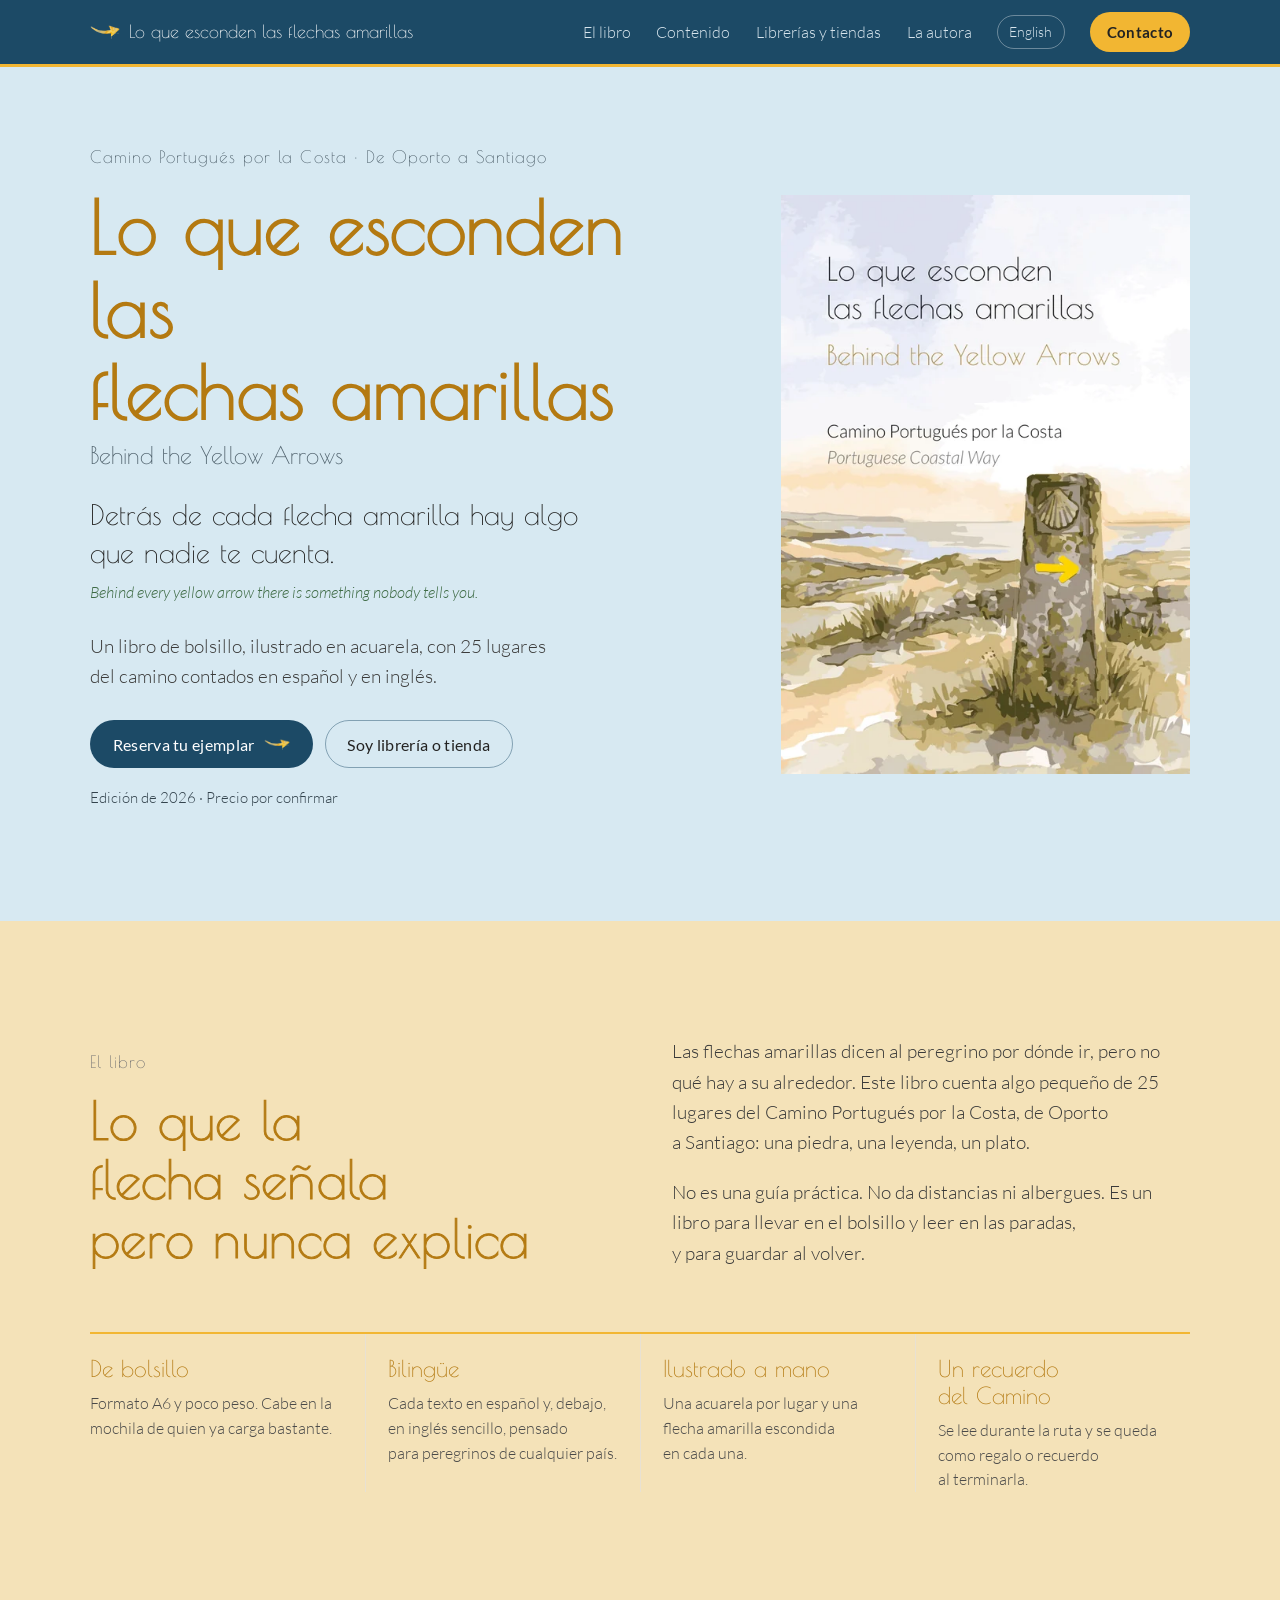
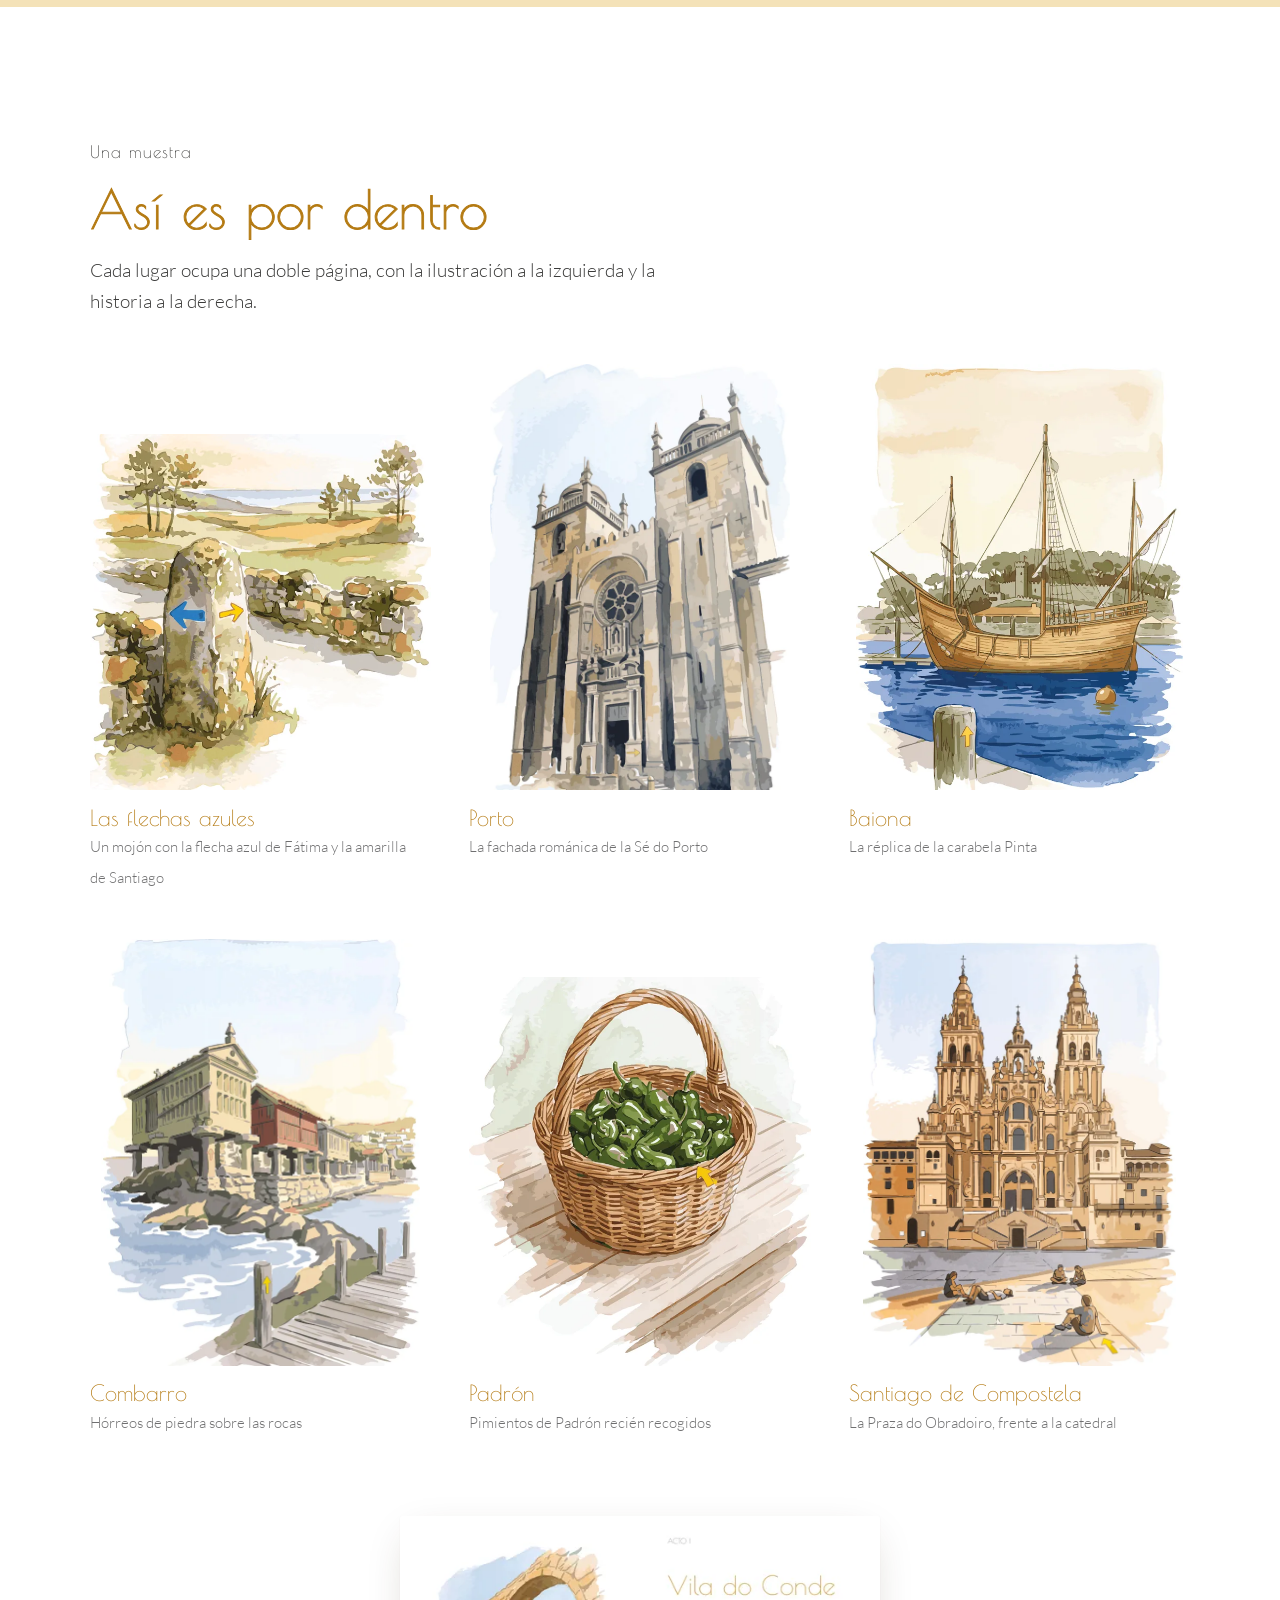
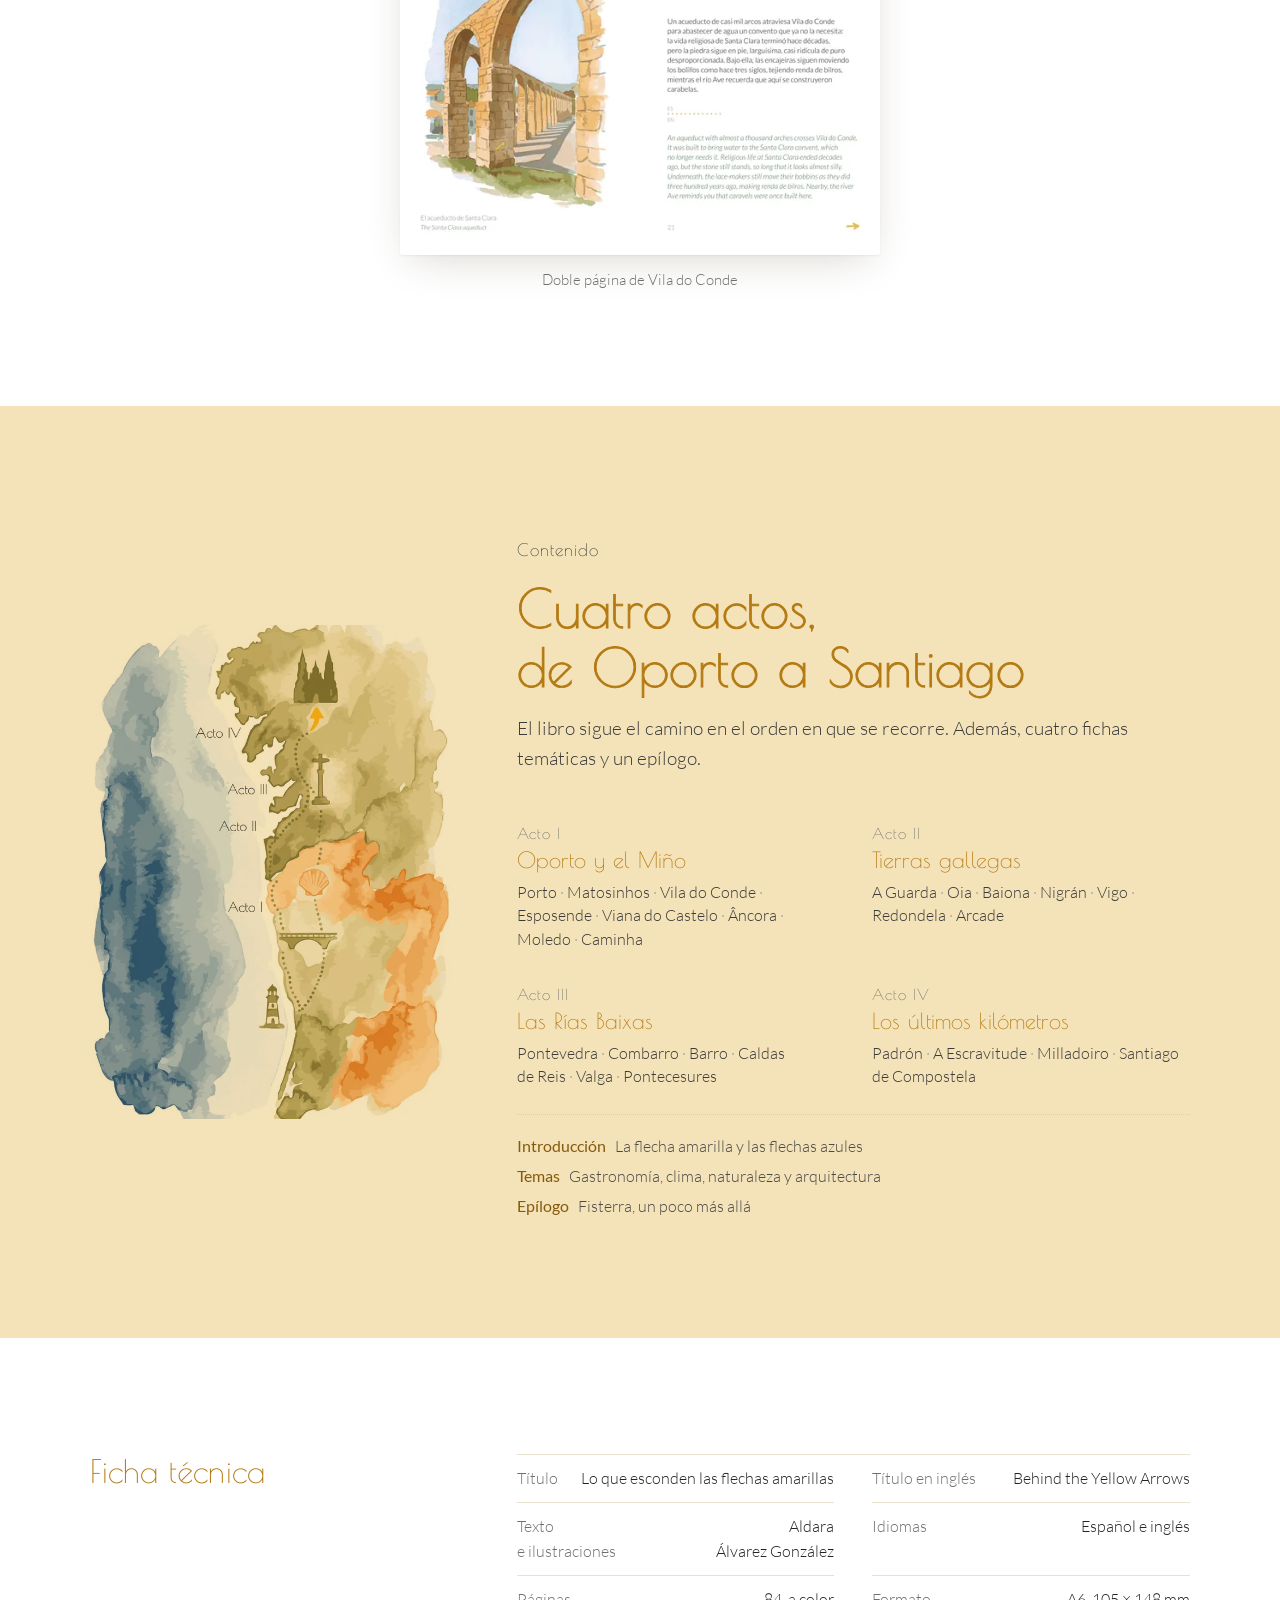
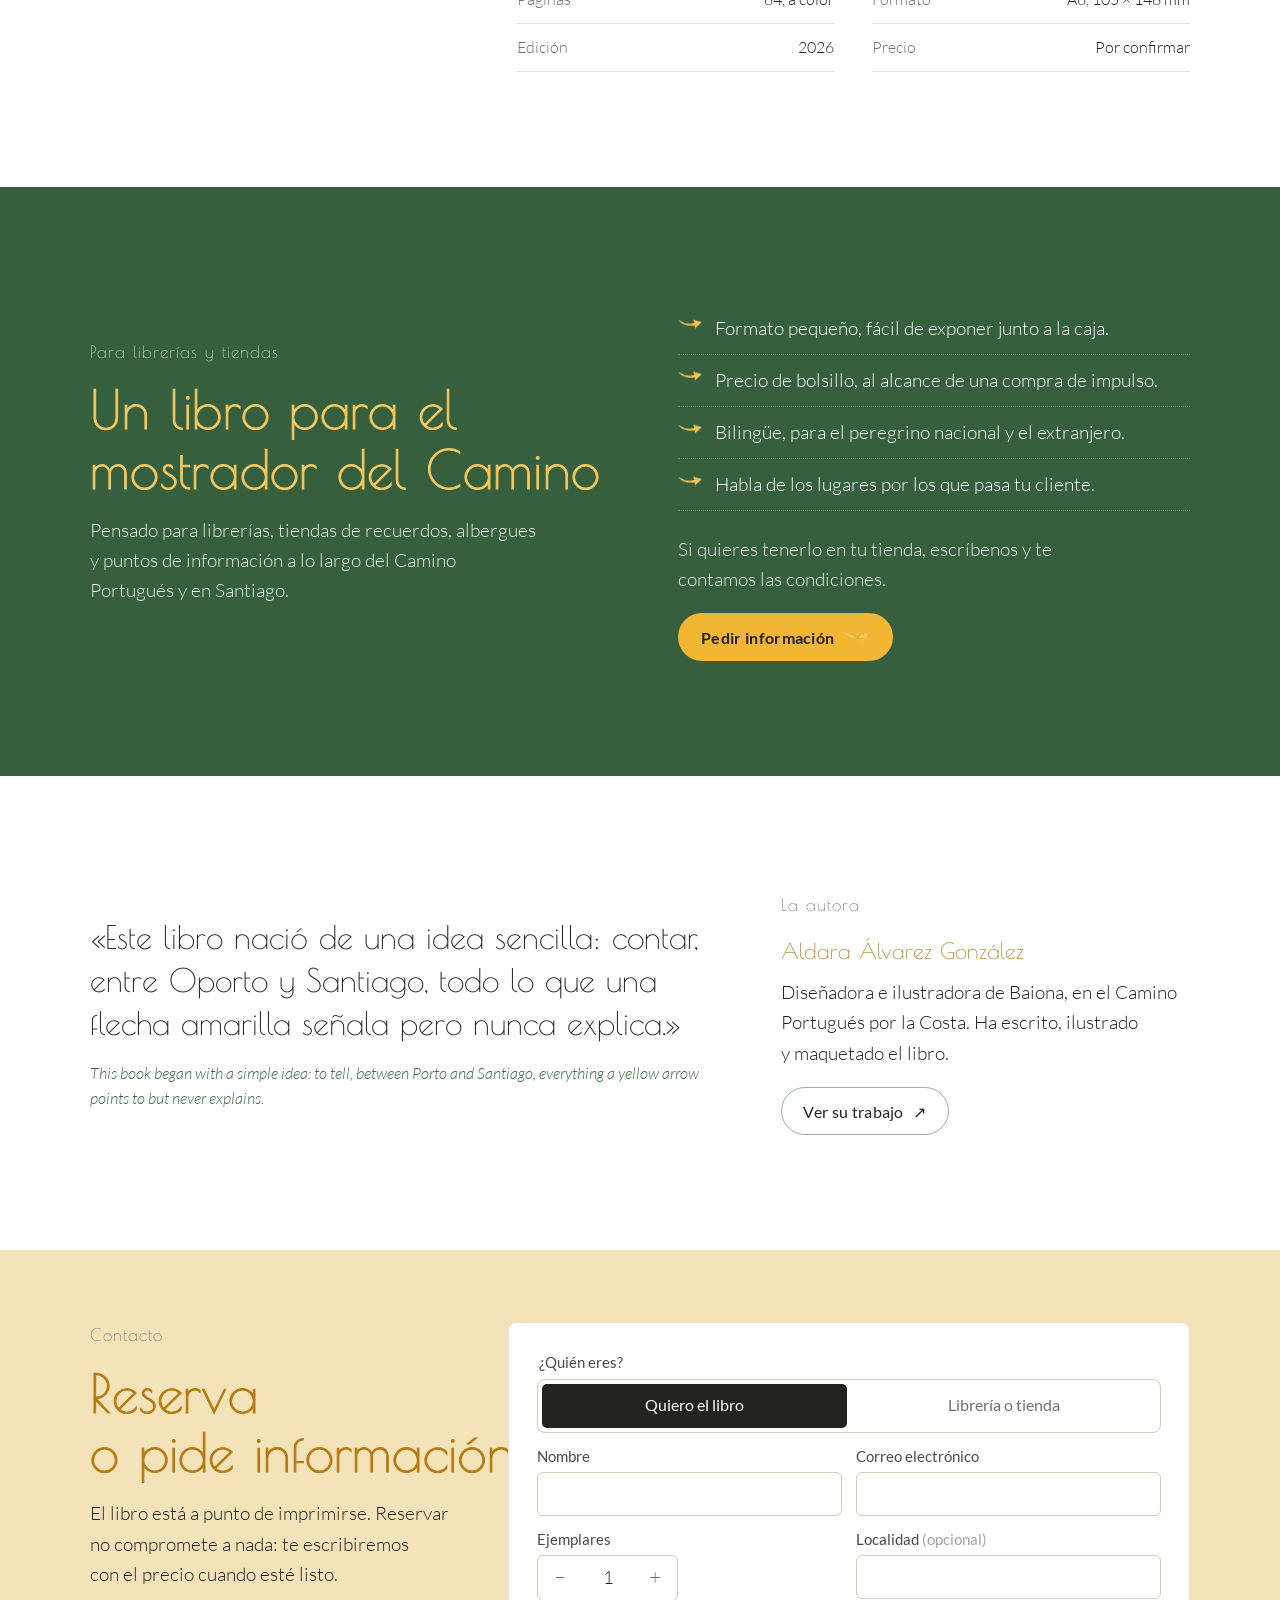
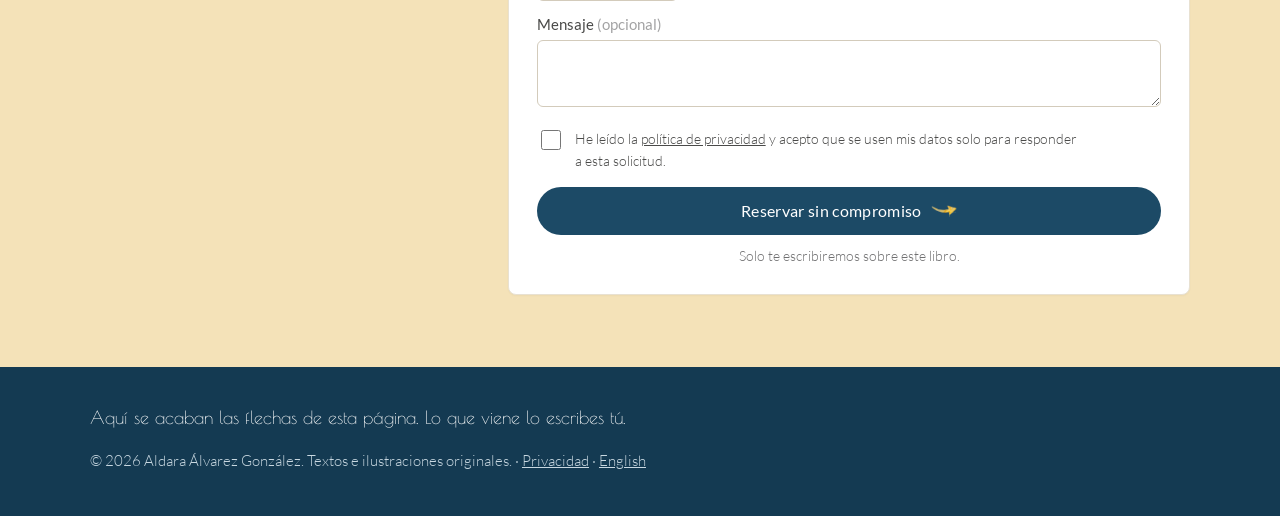
==== commit 7f4d70ae: "Correcciones de diseño: menú azul, fondos con contraste, paleta de las acuarelas - Cabecera en azul " ====
--- a/site/index.html
+++ b/site/index.html
@@ -21,7 +21,7 @@
 <link rel="icon" href="favicon.svg" type="image/svg+xml">
 <link rel="preload" href="fonts/poiret-one-latin-400-normal.woff2" as="font" type="font/woff2" crossorigin>
 <link rel="preload" href="fonts/lato-latin-300-normal.woff2" as="font" type="font/woff2" crossorigin>
-<link rel="stylesheet" href="css/site.css?v=1a266e00">
+<link rel="stylesheet" href="css/site.css?v=64a639b2">
 <script type="application/ld+json">{"@context": "https://schema.org", "@type": "Book", "name": "Lo que esconden las flechas amarillas", "alternateName": "Behind the Yellow Arrows", "author": {"@type": "Person", "name": "Aldara Álvarez González", "url": "https://aldaraalvarez.es"}, "illustrator": {"@type": "Person", "name": "Aldara Álvarez González"}, "inLanguage": ["es", "en"], "numberOfPages": 84, "bookFormat": "https://schema.org/Paperback", "about": "Camino Portugués por la Costa", "image": "https://flechasamarillas.titoteca.net/img/portada.webp", "description": "Libro de bolsillo ilustrado en acuarela por Aldara Álvarez González: 25 lugares del Camino Portugués por la Costa, de Oporto a Santiago, en español y en inglés. Para lectores, librerías y tiendas del Camino."}</script>
 </head>
 <body class="sin-js">
@@ -54,9 +54,7 @@
       <p class="estado">Edición de 2026 · Precio por confirmar</p>
     </div>
     <div class="libro">
-      <div class="libro-cubierta"><img src="img/portada-520.webp" srcset="img/portada-520.webp 520w, img/portada.webp 900w" sizes="(max-width:820px) 74vw, 420px" alt="Cubierta del libro con un mojón de piedra, una vieira y una flecha amarilla junto al mar" width="520" height="735" fetchpriority="high"></div>
-      <div class="libro-sombra"></div>
-      <img class="flecha-portada" src="img/flecha.png" alt="" width="150" height="68">
+      <img class="libro-cubierta" src="img/portada-520.webp" srcset="img/portada-520.webp 520w, img/portada.webp 900w" sizes="(max-width:820px) 74vw, 420px" alt="Cubierta del libro con un mojón de piedra, una vieira y una flecha amarilla junto al mar" width="520" height="735" fetchpriority="high">
     </div>
   </div>
 </section>
@@ -82,7 +80,7 @@
       <h2 class="titulo titulo-l">Así es por dentro</h2>
       <p>Cada lugar ocupa una doble página, con la ilustración a la izquierda y la historia a la derecha.</p>
     </div>
-    <div class="muestra"><figure class="aparece"><div class="muestra-img"><img class="acuarela" src="img/muestra/flechas-azules.webp" alt="Un mojón con la flecha azul de Fátima y la amarilla de Santiago" loading="lazy" decoding="async"></div><figcaption><b>Las flechas azules</b><span>Un mojón con la flecha azul de Fátima y la amarilla de Santiago</span></figcaption></figure><figure class="aparece"><div class="muestra-img"><img class="acuarela" src="img/muestra/baiona.webp" alt="La réplica de la carabela Pinta" loading="lazy" decoding="async"></div><figcaption><b>Baiona</b><span>La réplica de la carabela Pinta</span></figcaption></figure><figure class="aparece"><div class="muestra-img"><img class="acuarela" src="img/muestra/santiago.webp" alt="La Praza do Obradoiro, frente a la catedral" loading="lazy" decoding="async"></div><figcaption><b>Santiago de Compostela</b><span>La Praza do Obradoiro, frente a la catedral</span></figcaption></figure></div>
+    <div class="muestra"><figure class="aparece"><div class="muestra-img"><img class="acuarela" src="img/muestra/flechas-azules.webp" alt="Un mojón con la flecha azul de Fátima y la amarilla de Santiago" loading="lazy" decoding="async"></div><figcaption><b>Las flechas azules</b><span>Un mojón con la flecha azul de Fátima y la amarilla de Santiago</span></figcaption></figure><figure class="aparece"><div class="muestra-img"><img class="acuarela" src="img/muestra/porto.webp" alt="La fachada románica de la Sé do Porto" loading="lazy" decoding="async"></div><figcaption><b>Porto</b><span>La fachada románica de la Sé do Porto</span></figcaption></figure><figure class="aparece"><div class="muestra-img"><img class="acuarela" src="img/muestra/baiona.webp" alt="La réplica de la carabela Pinta" loading="lazy" decoding="async"></div><figcaption><b>Baiona</b><span>La réplica de la carabela Pinta</span></figcaption></figure><figure class="aparece"><div class="muestra-img"><img class="acuarela" src="img/muestra/combarro.webp" alt="Hórreos de piedra sobre las rocas" loading="lazy" decoding="async"></div><figcaption><b>Combarro</b><span>Hórreos de piedra sobre las rocas</span></figcaption></figure><figure class="aparece"><div class="muestra-img"><img class="acuarela" src="img/muestra/padron.webp" alt="Pimientos de Padrón recién recogidos" loading="lazy" decoding="async"></div><figcaption><b>Padrón</b><span>Pimientos de Padrón recién recogidos</span></figcaption></figure><figure class="aparece"><div class="muestra-img"><img class="acuarela" src="img/muestra/santiago.webp" alt="La Praza do Obradoiro, frente a la catedral" loading="lazy" decoding="async"></div><figcaption><b>Santiago de Compostela</b><span>La Praza do Obradoiro, frente a la catedral</span></figcaption></figure></div>
     <figure class="doble aparece">
       <img src="img/muestra/doble.webp" alt="Doble página de Vila do Conde con la ilustración del acueducto y el texto en español e inglés" loading="lazy" decoding="async" width="560" height="395">
       <figcaption>Doble página de Vila do Conde</figcaption>
@@ -156,10 +154,12 @@
             <label><input type="radio" name="tipo" value="tienda"> Librería o tienda</label>
           </div>
         </fieldset>
-        <div class="campo solo-tienda"><label for="f-comercio">Nombre del comercio</label><input id="f-comercio" name="comercio" autocomplete="organization" maxlength="160"><p class="campo-error" id="e-comercio">Escribe el nombre del comercio.</p></div>
-        <div class="campo"><label for="f-nombre">Nombre</label><input id="f-nombre" name="nombre" autocomplete="name" required maxlength="120"><p class="campo-error" id="e-nombre">Escribe tu nombre.</p></div>
-        <div class="fila fila-email">
+        <div class="fila">
+          <div class="campo"><label for="f-nombre">Nombre</label><input id="f-nombre" name="nombre" autocomplete="name" required maxlength="120"><p class="campo-error" id="e-nombre">Escribe tu nombre.</p></div>
           <div class="campo"><label for="f-email">Correo electrónico</label><input id="f-email" name="email" type="email" inputmode="email" autocomplete="email" required maxlength="160" spellcheck="false"><p class="campo-error" id="e-email">Revisa el correo, parece incompleto.</p></div>
+        </div>
+        <div class="fila solo-tienda">
+          <div class="campo solo-tienda"><label for="f-comercio">Nombre del comercio</label><input id="f-comercio" name="comercio" autocomplete="organization" maxlength="160"><p class="campo-error" id="e-comercio">Escribe el nombre del comercio.</p></div>
           <div class="campo solo-tienda"><label for="f-telefono">Teléfono <span class="opcional">(opcional)</span></label><input id="f-telefono" name="telefono" type="tel" autocomplete="tel" maxlength="40"></div>
         </div>
         <div class="fila">
@@ -168,7 +168,7 @@
           </div>
           <div class="campo"><label for="f-localidad">Localidad <span class="opcional solo-lector-txt">(opcional)</span></label><input id="f-localidad" name="localidad" autocomplete="address-level2" maxlength="120"></div>
         </div>
-        <div class="campo"><label for="f-mensaje">Mensaje <span class="opcional">(opcional)</span></label><textarea id="f-mensaje" name="mensaje" maxlength="1500" rows="3"></textarea></div>
+        <div class="campo"><label for="f-mensaje">Mensaje <span class="opcional">(opcional)</span></label><textarea id="f-mensaje" name="mensaje" maxlength="1500" rows="2"></textarea></div>
         <label class="consentimiento"><input type="checkbox" name="privacidad" value="si" required id="f-priv"><span>He leído la <a href="/privacidad.html">política de privacidad</a> y acepto que se usen mis datos solo para responder a esta solicitud.</span></label>
         <button class="boton boton-principal" type="submit"><span class="boton-texto">Reservar sin compromiso</span> <img class="boton-flecha" src="img/flecha.png" alt="" width="26" height="12"></button>
         <p class="formulario-error" role="alert"></p>
@@ -195,6 +195,6 @@
 <div class="barra-movil"><a class="boton boton-principal" href="#contacto">Reserva tu ejemplar <img class="boton-flecha" src="img/flecha.png" alt="" width="26" height="12"></a></div>
 
 <script id="datos" type="application/json">{"t": {"enviando": "Enviando…", "enviar_l": "Reservar sin compromiso", "enviar_t": "Pedir información", "err_nombre": "Escribe tu nombre.", "err_email": "Revisa el correo, parece incompleto.", "err_comercio": "Escribe el nombre del comercio.", "err_priv": "Necesitamos que aceptes la política de privacidad.", "err_red": "No se ha podido enviar. Prueba de nuevo en un momento.", "err_lim": "Has enviado varias solicitudes seguidas. Prueba de nuevo dentro de un rato.", "ok_l": "Gracias. Te escribiremos a {email} cuando el libro esté impreso. Buen camino.", "ok_t": "Gracias. Te escribiremos a {email} con las condiciones para tu tienda."}}</script>
-<script src="js/site.js?v=1a266e00" defer></script>
+<script src="js/site.js?v=64a639b2" defer></script>
 </body>
 </html>
--- a/site/css/site.css
+++ b/site/css/site.css
@@ -1,6 +1,6 @@
 /* Lo que esconden las flechas amarillas. Sistema tomado del libro:
    Poiret One para títulos, Lato Light para texto, inglés en cursiva verde,
-   fondo blanco y la flecha amarilla de acuarela como único acento. */
+   paleta sacada de las acuarelas: azul del mar, arena, verde y amarillo de la flecha. */
 
 @font-face{font-family:"Poiret One";src:url(../fonts/poiret-one-latin-400-normal.woff2) format("woff2");font-weight:400;font-display:swap;unicode-range:U+0000-00FF,U+0131,U+0152-0153,U+02BB-02BC,U+02C6,U+02DA,U+02DC,U+2000-206F,U+20AC,U+2122,U+2191,U+2193,U+2212,U+2215,U+FEFF,U+FFFD}
 @font-face{font-family:"Poiret One";src:url(../fonts/poiret-one-latin-ext-400-normal.woff2) format("woff2");font-weight:400;font-display:swap;unicode-range:U+0100-02AF,U+0304,U+0308,U+0329,U+1E00-1E9F,U+1EF2-1EFF,U+2020,U+20A0-20AB,U+20AD-20C0,U+2113,U+2C60-2C7F,U+A720-A7FF}
@@ -15,11 +15,16 @@
 :root{
   /* Ocre de los títulos del libro (#d7af5f). En pantalla se usa tal cual solo
      en tamaños grandes; para texto de lectura, una versión más oscura. */
-  --ocre:#d7af5f;
-  --ocre-titulo:#c39a45;
-  --ocre-texto:#8a6420;
+  --ocre:#d9a53a;
+  --ocre-titulo:#b47a12;
+  --ocre-texto:#855a0c;
+  --mar:#1c4a66;
+  --mar-oscuro:#143a52;
+  --cielo:#d7e9f2;
+  --arena:#f4e2b8;
   --amarillo:#f2b632;
-  --verde:#406841;
+  --verde:#3e6b45;
+  --verde-fondo:#365f3e;
   --verde-suave:#647f5e;
   --gris:#6f6f70;
   --gris-claro:#a3a3a4;
@@ -57,7 +62,8 @@
 
 /* Tipografía */
 .titulo{font-family:"Poiret One",serif;font-weight:400;color:var(--ocre-titulo);letter-spacing:.005em;line-height:1.12;margin:0}
-.titulo-xl{font-size:clamp(2.5rem,1.7rem + 3vw,4.1rem)}
+.titulo-xl{font-size:clamp(2.75rem,1.8rem + 3.6vw,4.6rem);-webkit-text-stroke:.03em currentColor;paint-order:stroke fill}
+.titulo-l{-webkit-text-stroke:.018em currentColor}
 .titulo-l{font-size:clamp(2.1rem,1.5rem + 2.4vw,3.3rem)}
 .titulo-m{font-size:clamp(1.5rem,1.2rem + 1vw,2rem)}
 .en-titulo{font-family:"Poiret One",serif;color:var(--gris);font-size:clamp(1.15rem,1rem + .6vw,1.5rem);margin:.35em 0 0;line-height:1.25}
@@ -69,32 +75,35 @@
 
 /* Botones */
 .boton{display:inline-flex;align-items:center;gap:.6em;min-height:48px;padding:.75em 1.35em;border-radius:999px;font:400 1rem/1.2 "Lato",sans-serif;letter-spacing:.02em;text-decoration:none;cursor:pointer;border:1px solid transparent;transition:background var(--t-rapido),color var(--t-rapido),border-color var(--t-rapido),transform var(--t-rapido)}
-.boton-principal{background:var(--tinta);color:#fff}
-.boton-principal:hover{background:#000}
+.boton-principal{background:var(--mar);color:#fff}
+.boton-principal:hover{background:var(--mar-oscuro)}
 .boton-principal .boton-flecha{width:26px;height:auto;transition:transform var(--t-medio)}
 .boton-principal:hover .boton-flecha{transform:translateX(4px)}
-.boton-secundario{background:transparent;color:var(--tinta);border-color:#cfc6b4}
+.boton-secundario{background:transparent;color:var(--tinta);border-color:rgba(28,74,102,.45)}
 .boton-secundario:hover{border-color:var(--tinta)}
 .boton:active{transform:translateY(1px)}
 
 /* Cabecera */
-.cabecera{position:sticky;top:0;z-index:20;background:rgba(255,255,255,.92);backdrop-filter:saturate(1.2) blur(10px);-webkit-backdrop-filter:saturate(1.2) blur(10px);border-bottom:1px solid transparent;transition:border-color var(--t-rapido)}
-.cabecera.con-borde{border-bottom-color:var(--linea)}
+.cabecera{position:sticky;top:0;z-index:20;background:var(--mar);color:#fff;border-bottom:3px solid var(--amarillo)}
 .cabecera .envoltura{display:flex;align-items:center;gap:1.25rem;min-height:64px}
-.marca{font-family:"Poiret One",serif;font-size:1.0625rem;color:var(--gris);text-decoration:none;white-space:nowrap;display:flex;align-items:center;gap:.55rem}
+.marca{font-family:"Poiret One",serif;font-size:1.125rem;color:#fff;text-decoration:none;white-space:nowrap;display:flex;align-items:center;gap:.55rem}
 .marca img{width:30px}
 .nav{display:flex;gap:1.6rem;margin-left:auto;align-items:center}
-.nav a:not(.boton):not(.idioma){text-decoration:none;font-size:.9688rem;color:var(--gris);padding:.4rem 0;transition:color var(--t-rapido)}
-.nav a:not(.boton):not(.idioma):hover{color:var(--tinta)}
-.idioma{font-size:.875rem;color:var(--gris);text-decoration:none;border:1px solid var(--linea);border-radius:999px;padding:.3rem .7rem}
-.idioma:hover{border-color:var(--gris-claro);color:var(--tinta)}
-.cabecera .boton{min-height:40px;padding:.5em 1.05em;font-size:.9375rem}
+.nav a:not(.boton):not(.idioma){text-decoration:none;font-size:.9688rem;color:#d6e4ec;padding:.4rem 0;transition:color var(--t-rapido)}
+.nav a:not(.boton):not(.idioma):hover{color:#fff}
+.idioma{font-size:.875rem;color:#d6e4ec;text-decoration:none;border:1px solid rgba(255,255,255,.35);border-radius:999px;padding:.3rem .7rem}
+.idioma:hover{border-color:#fff;color:#fff}
+.cabecera .boton{min-height:40px;padding:.5em 1.05em;font-size:.9375rem;background:var(--amarillo);color:var(--tinta);font-weight:700}
+.cabecera .boton:hover{background:#ffc94d}
+.cabecera :focus-visible{outline-color:var(--amarillo)}
 @media (max-width:900px){.nav .nav-secundario{display:none}}
 .marca-corta{display:none}
 @media (max-width:560px){.marca-larga{display:none}.marca-corta{display:inline}.nav{gap:.75rem}}
 
 /* Portada */
-.portada{padding:clamp(28px,6vw,80px) 0 clamp(48px,8vw,104px);overflow:hidden}
+.portada{padding:clamp(28px,6vw,80px) 0 clamp(48px,8vw,96px);overflow:hidden;background:var(--cielo)}
+.portada .antetitulo,.portada .en-titulo{color:#4b5d68}
+.portada-resumen,.portada .estado{color:#33434d}
 .portada .envoltura{display:grid;grid-template-columns:minmax(0,1.2fr) minmax(0,.8fr);gap:clamp(32px,6vw,88px);align-items:center}
 .portada-texto .titulo-xl{margin-top:.1em}
 .lema{font-family:"Poiret One",serif;font-size:clamp(1.3rem,1.05rem + 1vw,1.75rem);color:var(--tinta);line-height:1.35;margin:1.6rem 0 .5rem;max-width:30ch}
@@ -103,21 +112,17 @@
 .acciones{display:flex;flex-wrap:wrap;gap:.75rem;margin-top:1.8rem}
 .estado{margin-top:1.1rem;font-size:.9375rem;color:var(--gris)}
 .estado strong{font-weight:400;color:var(--ocre-texto)}
-.libro{position:relative;justify-self:center;width:min(100%,420px);perspective:1400px}
-.libro-cubierta{border-radius:2px 5px 5px 2px;box-shadow:var(--sombra),inset 3px 0 6px -3px rgba(0,0,0,.25);transform:rotateY(-9deg) rotateX(2deg);transform-origin:left center;transition:transform 900ms cubic-bezier(.2,.7,.2,1);position:relative}
-.libro:hover .libro-cubierta{transform:rotateY(-3deg) rotateX(1deg)}
-.libro-cubierta::after{content:"";position:absolute;inset:0;border-radius:inherit;background:linear-gradient(90deg,rgba(0,0,0,.14),rgba(255,255,255,.12) 2.5%,transparent 6%);pointer-events:none}
-.libro-sombra{position:absolute;left:8%;right:-2%;bottom:-26px;height:34px;background:radial-gradient(ellipse at center,rgba(70,55,25,.22),transparent 70%);filter:blur(4px);z-index:-1}
-.flecha-portada{position:absolute;right:-18px;bottom:-40px;width:clamp(96px,14vw,150px);transform:rotate(-6deg)}
+.libro{justify-self:center;width:min(100%,420px)}
+.libro-cubierta{width:100%}
 @media (max-width:820px){
   .portada .envoltura{grid-template-columns:1fr}
   .libro{order:-1;width:min(74%,320px);margin-bottom:8px}
-  .flecha-portada{right:-28px;bottom:-30px;width:100px}
 }
 
 /* Secciones */
 .seccion{padding:clamp(64px,9vw,120px) 0}
-.seccion-calida{background:var(--papel-calido)}
+.seccion-calida{background:var(--arena)}
+.seccion-cielo{background:var(--cielo)}
 .cabeza-seccion{max-width:640px;margin-bottom:clamp(28px,4vw,48px)}
 .cabeza-seccion p{color:#3b3b3a;margin-top:1rem}
 
@@ -125,7 +130,7 @@
 .libro-intro{display:grid;grid-template-columns:minmax(0,1fr) minmax(0,1fr);gap:clamp(24px,5vw,72px);align-items:end}
 .libro-intro-texto p{color:#3b3b3a}
 .libro-intro-texto p:last-child{margin-bottom:0}
-.razones{list-style:none;margin:clamp(40px,6vw,64px) 0 0;padding:0;display:grid;grid-template-columns:repeat(4,minmax(0,1fr));gap:0;border-top:1px solid var(--linea)}
+.razones{list-style:none;margin:clamp(40px,6vw,64px) 0 0;padding:0;display:grid;grid-template-columns:repeat(4,minmax(0,1fr));gap:0;border-top:2px solid var(--amarillo)}
 .razones li{padding:1.4rem 1.4rem 0 0;position:relative}
 .razones li+li{padding-left:1.4rem;border-left:1px solid var(--linea)}
 .razones h3{font-family:"Poiret One",serif;font-weight:400;font-size:1.45rem;color:var(--ocre-titulo);margin:0 0 .5rem;line-height:1.15}
@@ -144,7 +149,8 @@
 .doble{margin:clamp(48px,7vw,80px) auto 0;max-width:480px}
 .doble img{width:100%;box-shadow:var(--sombra);border-radius:3px}
 .doble figcaption{margin-top:.8rem;font-size:.9063rem;color:var(--gris);text-align:center}
-@media (max-width:700px){.muestra{grid-template-columns:1fr 1fr}.muestra figure:first-child{grid-column:1/-1;max-width:72%;margin:0 auto}}
+.muestra{row-gap:clamp(28px,4vw,48px)}
+@media (max-width:700px){.muestra{grid-template-columns:1fr 1fr;column-gap:16px}.muestra figcaption b{font-size:1.2rem}.muestra figcaption span{font-size:.85rem}}
 
 /* Contenido */
 .camino{display:grid;grid-template-columns:minmax(0,.7fr) minmax(0,1.3fr);gap:clamp(28px,5vw,72px);align-items:center}
@@ -172,7 +178,13 @@
 @media (max-width:600px){.ficha-tecnica{grid-template-columns:1fr}}
 
 /* Librerías */
-.seccion-librerias{background:#f6efdd}
+.seccion-librerias{background:var(--verde-fondo);color:#fff}
+.seccion-librerias .titulo{color:#f6c860}
+.seccion-librerias .antetitulo{color:#cfe0cf}
+.seccion-librerias .librerias-intro,.seccion-librerias .librerias-cond{color:#e6efe4}
+.seccion-librerias .lista-flechas li{border-bottom-color:rgba(255,255,255,.25)}
+.seccion-librerias .boton-principal{background:var(--amarillo);color:var(--tinta);font-weight:700}
+.seccion-librerias .boton-principal:hover{background:#ffc94d}
 .librerias{display:grid;grid-template-columns:minmax(0,1fr) minmax(0,1fr);gap:clamp(28px,6vw,80px);align-items:center}
 .librerias-intro{margin-top:1rem;color:#3b3b3a}
 .lista-flechas{list-style:none;margin:0 0 1.4rem;padding:0}
@@ -190,38 +202,39 @@
 @media (max-width:820px){.autora{grid-template-columns:1fr}}
 
 /* Reserva */
-.reserva{display:grid;grid-template-columns:minmax(0,.9fr) minmax(0,1.1fr);gap:clamp(32px,6vw,80px);align-items:start}
+#contacto{padding:clamp(44px,6vw,72px) 0}
+.reserva{display:grid;grid-template-columns:minmax(0,.7fr) minmax(0,1.3fr);gap:clamp(24px,4vw,56px);align-items:start}
 .reserva-pasos{list-style:none;padding:0;margin:1.6rem 0 0;counter-reset:paso}
 .reserva-pasos li{counter-increment:paso;display:grid;grid-template-columns:2.2rem 1fr;gap:.4rem;padding:.7rem 0;border-bottom:1px dotted #d9cfb9}
 .reserva-pasos li::before{content:counter(paso);font-family:"Poiret One",serif;font-size:1.5rem;color:var(--ocre-titulo);line-height:1}
-.formulario{background:#fff;border:1px solid var(--linea);border-radius:8px;padding:clamp(20px,3.5vw,36px);box-shadow:0 1px 2px rgba(60,45,20,.04)}
-.campo{margin-bottom:1.1rem}
-.campo label,.campo legend{display:block;font-size:.9375rem;color:#4a4a49;margin-bottom:.4rem;font-weight:400}
+.formulario{background:#fff;border:1px solid var(--linea);border-radius:8px;padding:clamp(16px,2.6vw,28px);box-shadow:0 1px 2px rgba(60,45,20,.04)}
+.campo{margin-bottom:.75rem}
+.campo label,.campo legend{display:block;font-size:.9063rem;color:#4a4a49;margin-bottom:.25rem;font-weight:400}
 .campo .opcional{color:var(--gris-claro)}
-.campo input,.campo textarea,.campo select{width:100%;font:300 1.0625rem/1.4 "Lato",sans-serif;color:var(--tinta);background:#fff;border:1px solid #d3cbbb;border-radius:6px;padding:.75rem .85rem;min-height:48px;transition:border-color var(--t-rapido),box-shadow var(--t-rapido)}
-.campo textarea{min-height:96px;resize:vertical}
+.campo input,.campo textarea,.campo select{width:100%;font:300 1.0625rem/1.4 "Lato",sans-serif;color:var(--tinta);background:#fff;border:1px solid #d3cbbb;border-radius:6px;padding:.55rem .8rem;min-height:44px;transition:border-color var(--t-rapido),box-shadow var(--t-rapido)}
+.campo textarea{min-height:64px;resize:vertical}
 .campo input:focus,.campo textarea:focus{outline:none;border-color:var(--ocre-texto);box-shadow:0 0 0 3px rgba(215,175,95,.28)}
 .campo input[aria-invalid=true]{border-color:#b4442c}
 .campo-error{display:none;color:#a33a24;font-size:.875rem;margin-top:.35rem}
 .campo input[aria-invalid=true]+.campo-error{display:block}
-.fila{display:grid;grid-template-columns:1fr 1fr;gap:1rem}
+.fila{display:grid;grid-template-columns:1fr 1fr;gap:0 .9rem}
 @media (max-width:520px){.fila{grid-template-columns:1fr}}
 .contador{display:flex;align-items:center;border:1px solid #d3cbbb;border-radius:6px;width:max-content;overflow:hidden}
-.contador button{all:unset;box-sizing:border-box;width:48px;height:48px;display:grid;place-items:center;cursor:pointer;font-size:1.3rem;color:var(--gris);transition:background var(--t-rapido)}
+.contador button{all:unset;box-sizing:border-box;width:44px;height:44px;display:grid;place-items:center;cursor:pointer;font-size:1.3rem;color:var(--gris);transition:background var(--t-rapido)}
 .contador button:hover{background:var(--papel-calido);color:var(--tinta)}
-.contador input{border:0!important;width:3.2rem!important;text-align:center;padding:0!important;min-height:48px;font-size:1.125rem!important;box-shadow:none!important;-moz-appearance:textfield}
+.contador input{border:0!important;width:3.2rem!important;text-align:center;padding:0!important;min-height:44px;font-size:1.125rem!important;box-shadow:none!important;-moz-appearance:textfield}
 .contador input::-webkit-inner-spin-button{-webkit-appearance:none}
 .opciones{display:flex;flex-wrap:wrap;gap:.5rem}
 .opciones label{display:flex;align-items:center;gap:.5rem;border:1px solid #d3cbbb;border-radius:999px;padding:.55rem 1rem;cursor:pointer;margin:0;transition:border-color var(--t-rapido),background var(--t-rapido)}
 .opciones input{width:auto;min-height:0;accent-color:var(--ocre-texto);margin:0}
 .opciones label:has(input:checked){border-color:var(--ocre-texto);background:#fdf6e6}
-fieldset{border:0;padding:0;margin:0 0 1.1rem}
-.consentimiento{display:flex;gap:.65rem;align-items:flex-start;font-size:.9063rem;color:#4a4a49;margin:1.2rem 0}
+fieldset{border:0;padding:0;margin:0 0 .75rem}
+.consentimiento{display:flex;gap:.65rem;align-items:flex-start;font-size:.875rem;color:#4a4a49;margin:.4rem 0 .9rem}
 .consentimiento input{width:20px;height:20px;margin-top:.15rem;accent-color:var(--ocre-texto);flex:none}
 .trampa{position:absolute;left:-5000px;width:1px;height:1px;overflow:hidden}
 .formulario .boton-principal{width:100%;justify-content:center}
 .boton[aria-busy=true]{opacity:.7;cursor:progress}
-.formulario-aviso{font-size:.875rem;color:var(--gris);margin:.9rem 0 0;text-align:center}
+.formulario-aviso{font-size:.8438rem;color:var(--gris);margin:.6rem 0 0;text-align:center}
 .formulario-error{display:none;background:#fbeee9;color:#8c301c;border-radius:6px;padding:.75rem .9rem;margin-top:1rem;font-size:.9375rem}
 .formulario-error.visible{display:block}
 @media (max-width:860px){.reserva{grid-template-columns:1fr}}
@@ -237,11 +250,11 @@
 .hecho .boton{margin-top:.6rem}
 
 /* Pie */
-.pie{border-top:1px solid var(--linea);padding:40px 0 48px;font-size:.9063rem;color:var(--gris)}
+.pie{padding:36px 0 44px;font-size:.9063rem;color:#c9d8e1;background:var(--mar-oscuro)}
 .pie .envoltura{display:flex;flex-wrap:wrap;gap:1rem 2rem;justify-content:space-between;align-items:center}
-.pie a{color:var(--gris)}
-.pie a:hover{color:var(--tinta)}
-.pie-final{font-family:"Poiret One",serif;font-size:1.15rem;color:var(--tinta)}
+.pie a{color:#c9d8e1}
+.pie a:hover{color:#fff}
+.pie-final{font-family:"Poiret One",serif;font-size:1.15rem;color:#fff}
 
 /* Barra de reserva fija en móvil */
 .barra-movil{display:none}
@@ -272,4 +285,4 @@
 form[data-tipo-actual=lector] .solo-tienda,form[data-tipo-actual=lector] .solo-tienda-txt{display:none}
 form[data-tipo-actual=tienda] .solo-lector-txt{display:none}
 .campo input[aria-invalid=true]+.campo-error{display:block}
-form[data-tipo-actual=lector] .fila-email{grid-template-columns:1fr}
+
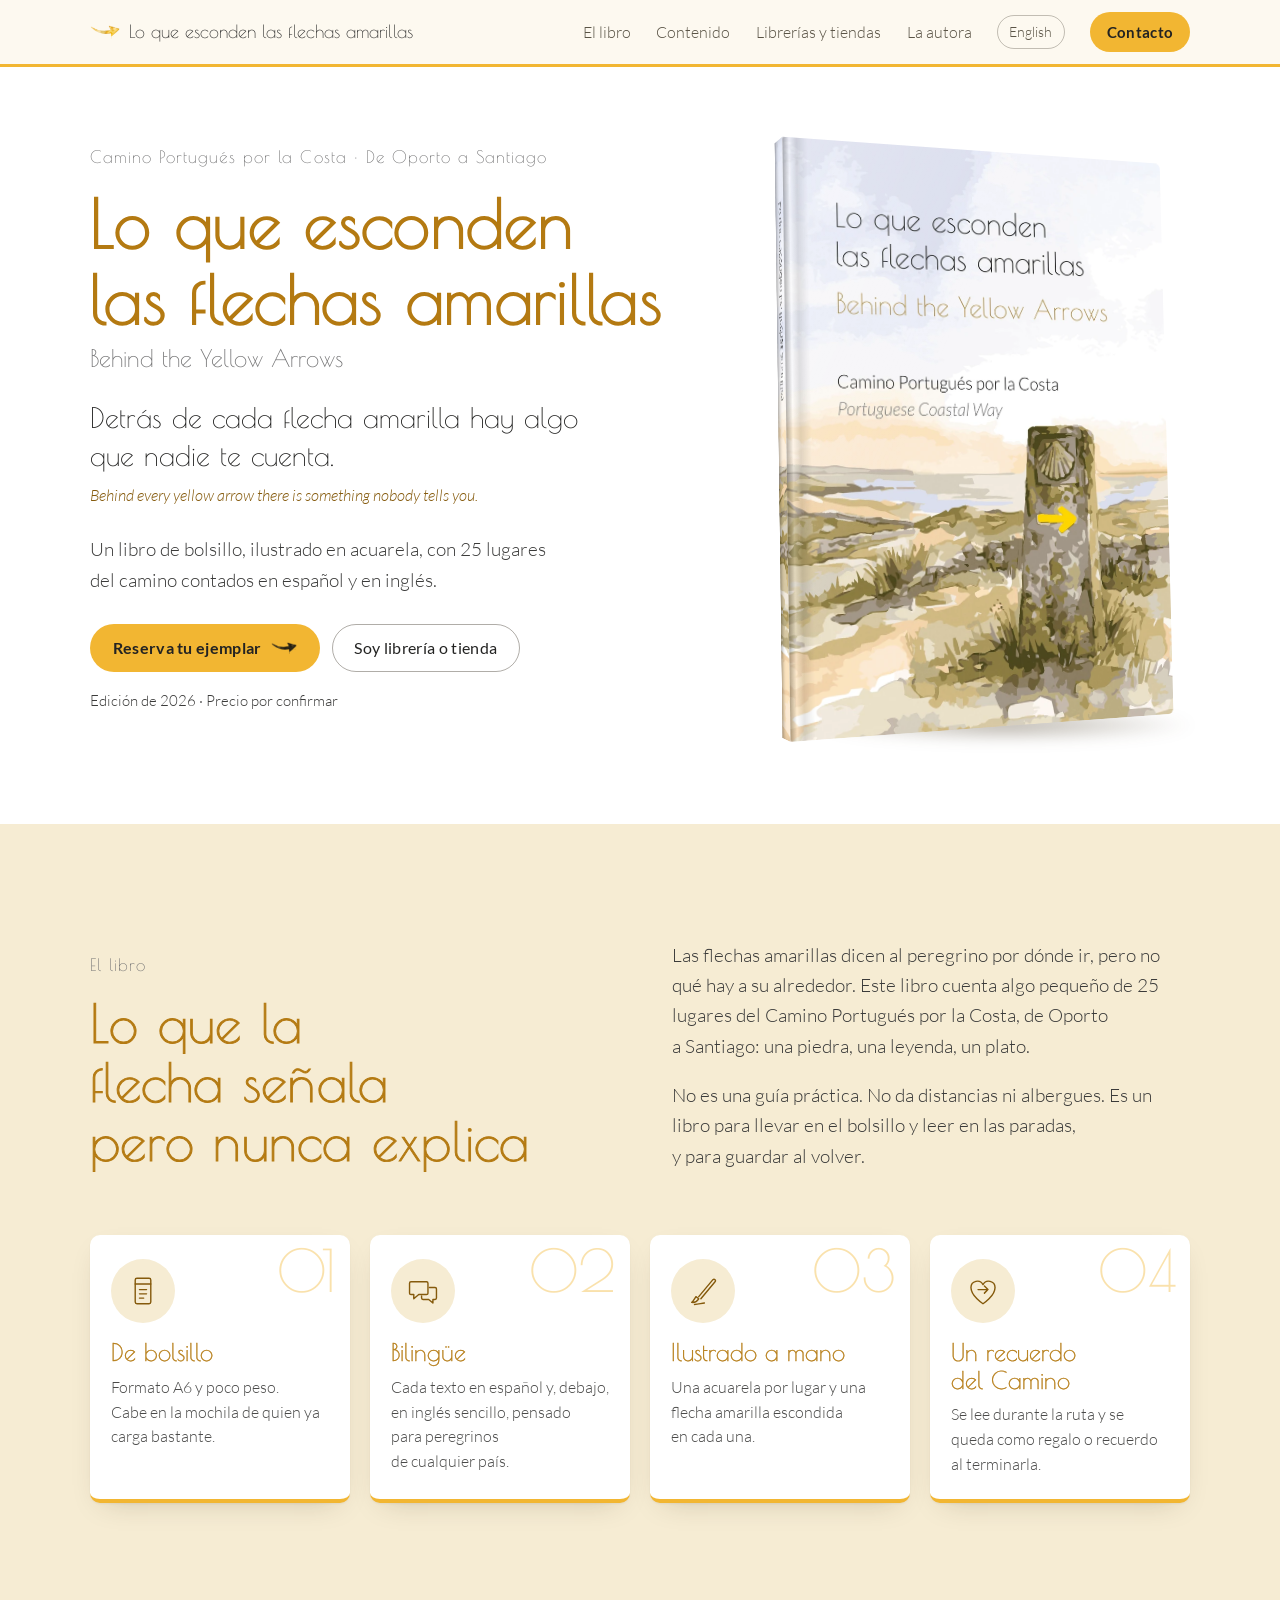
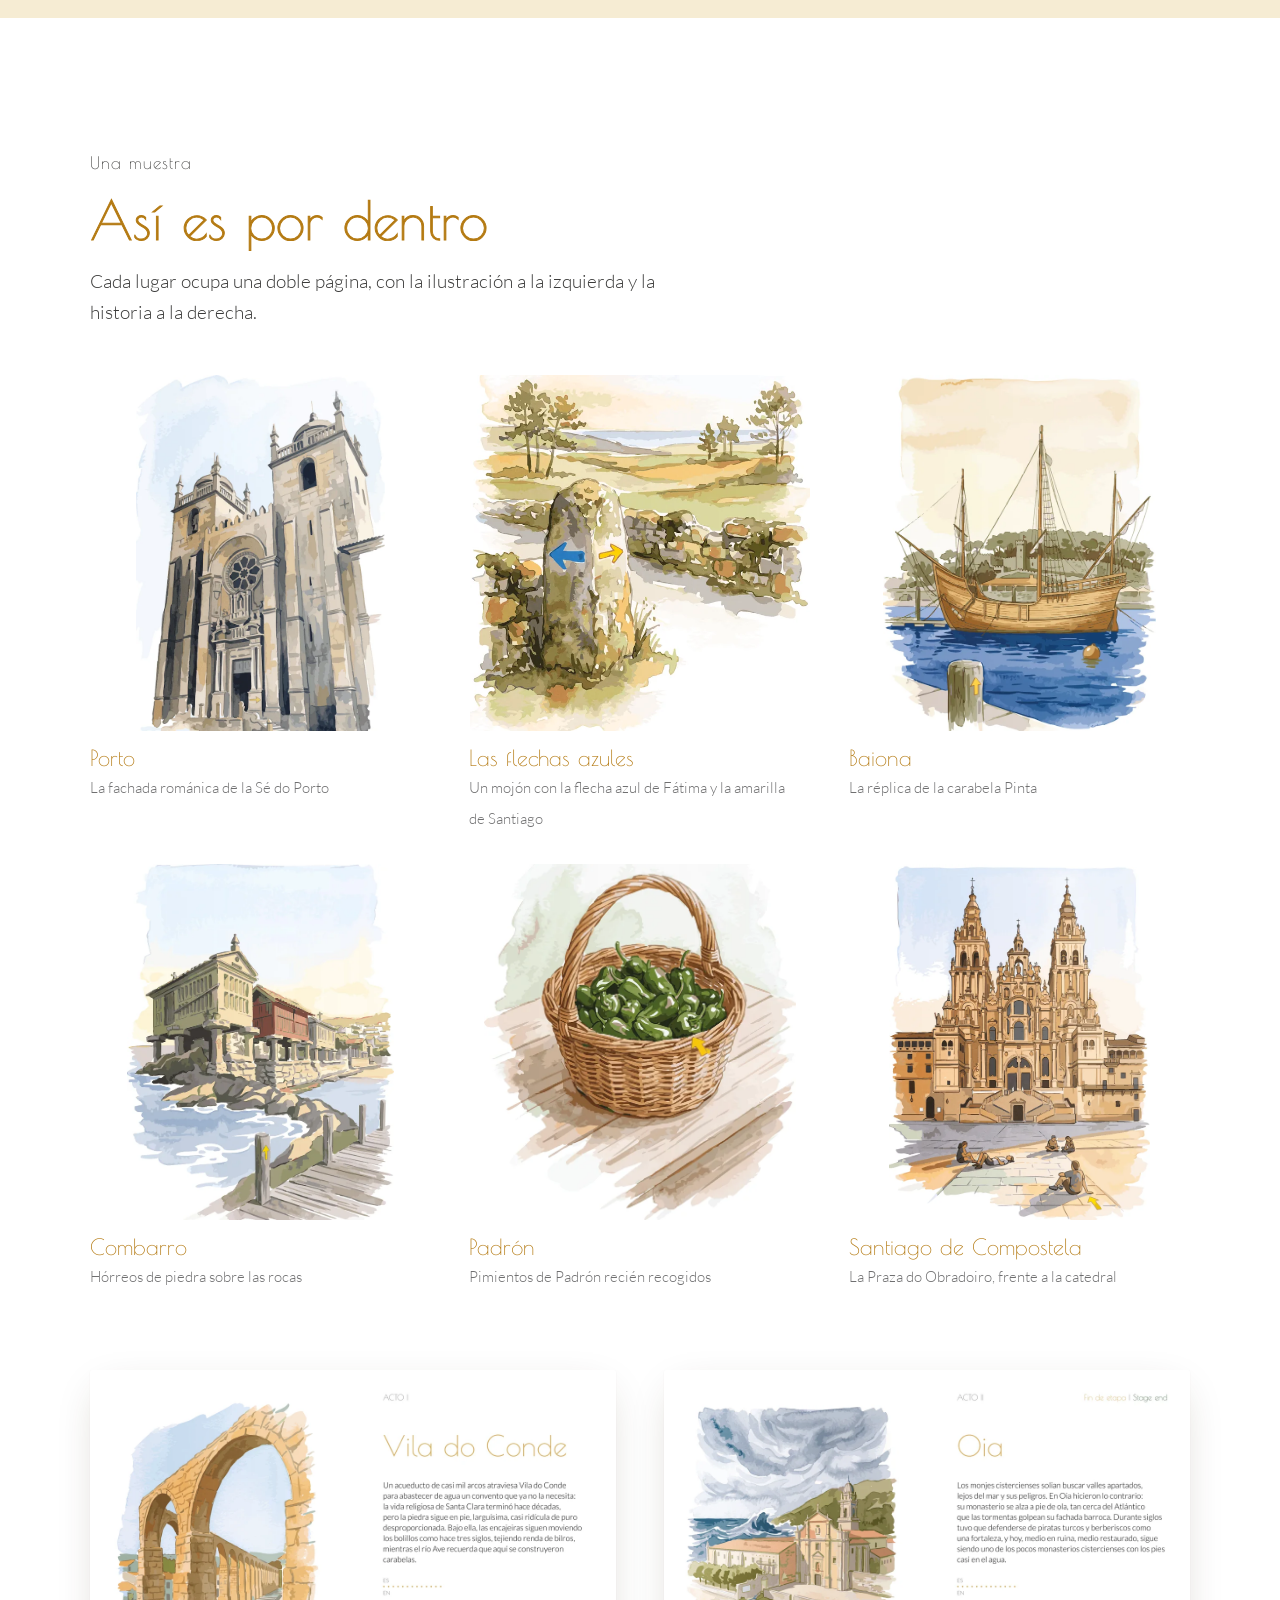
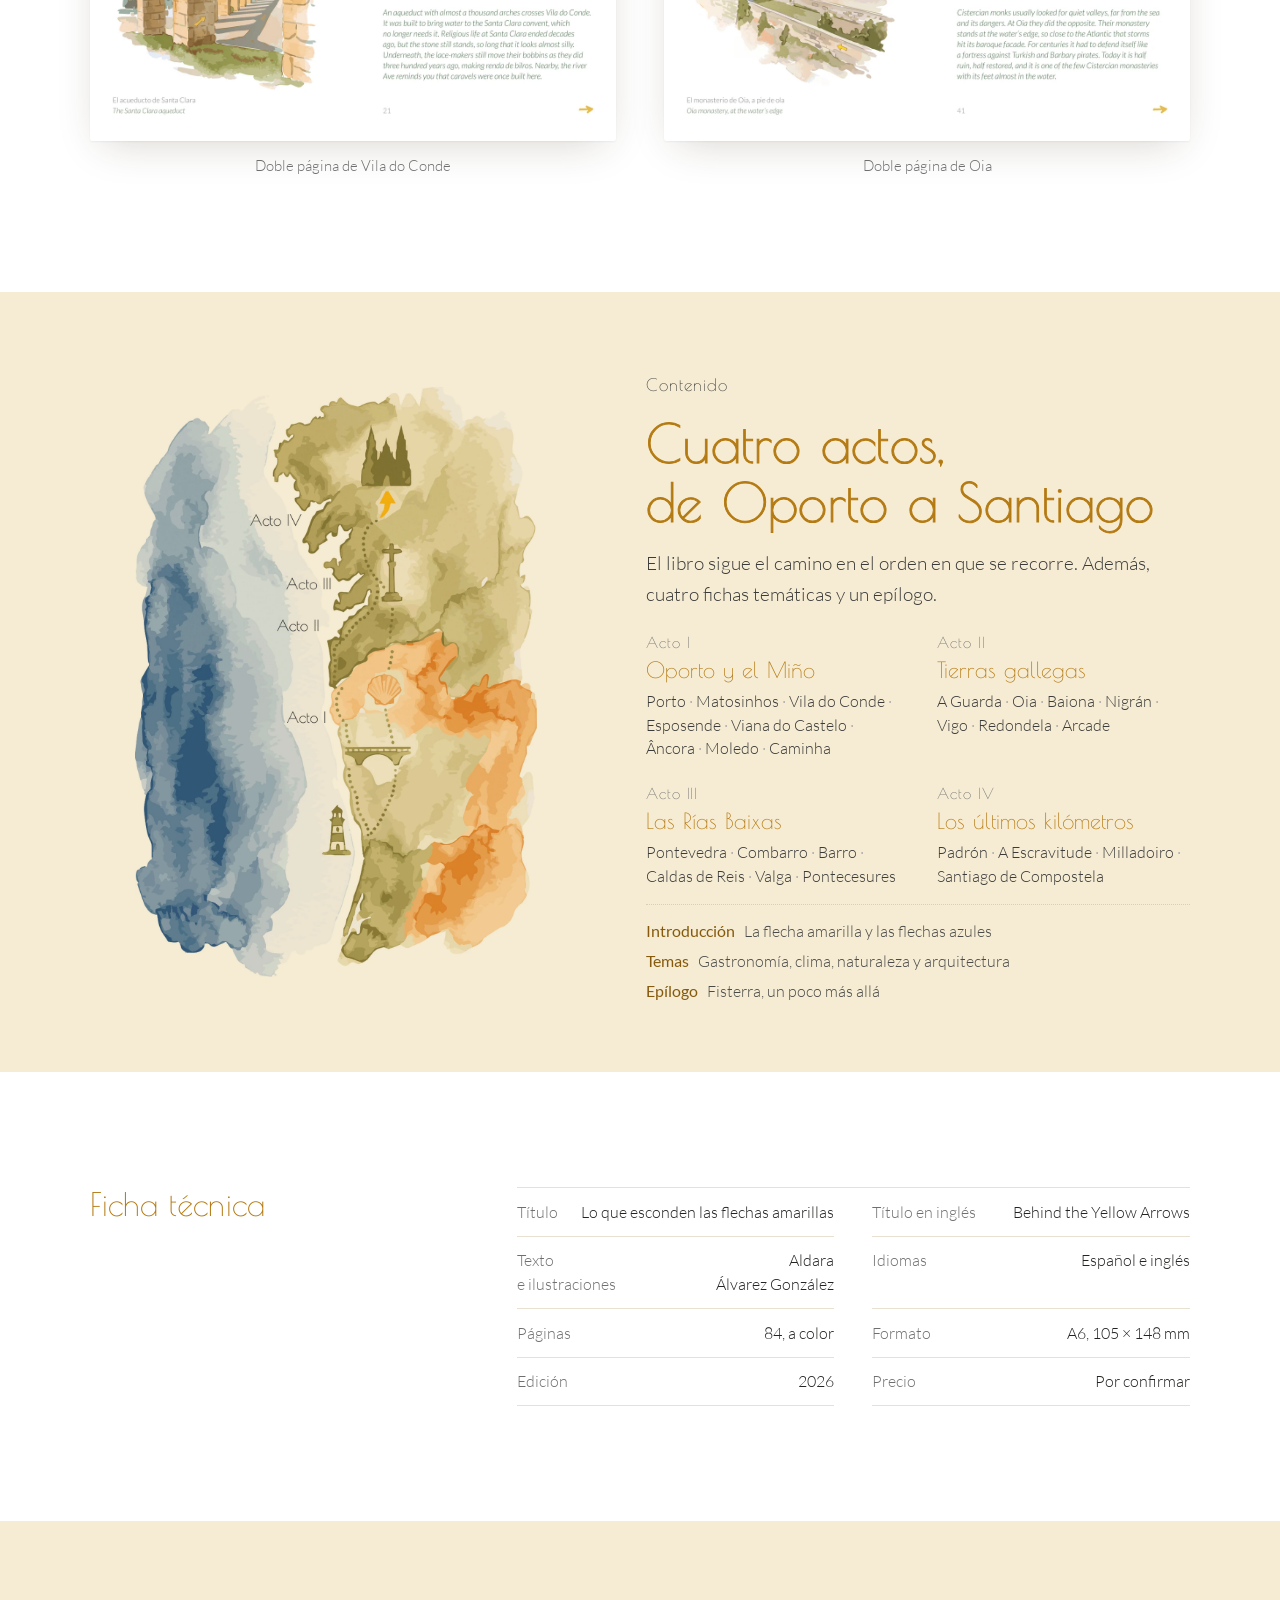
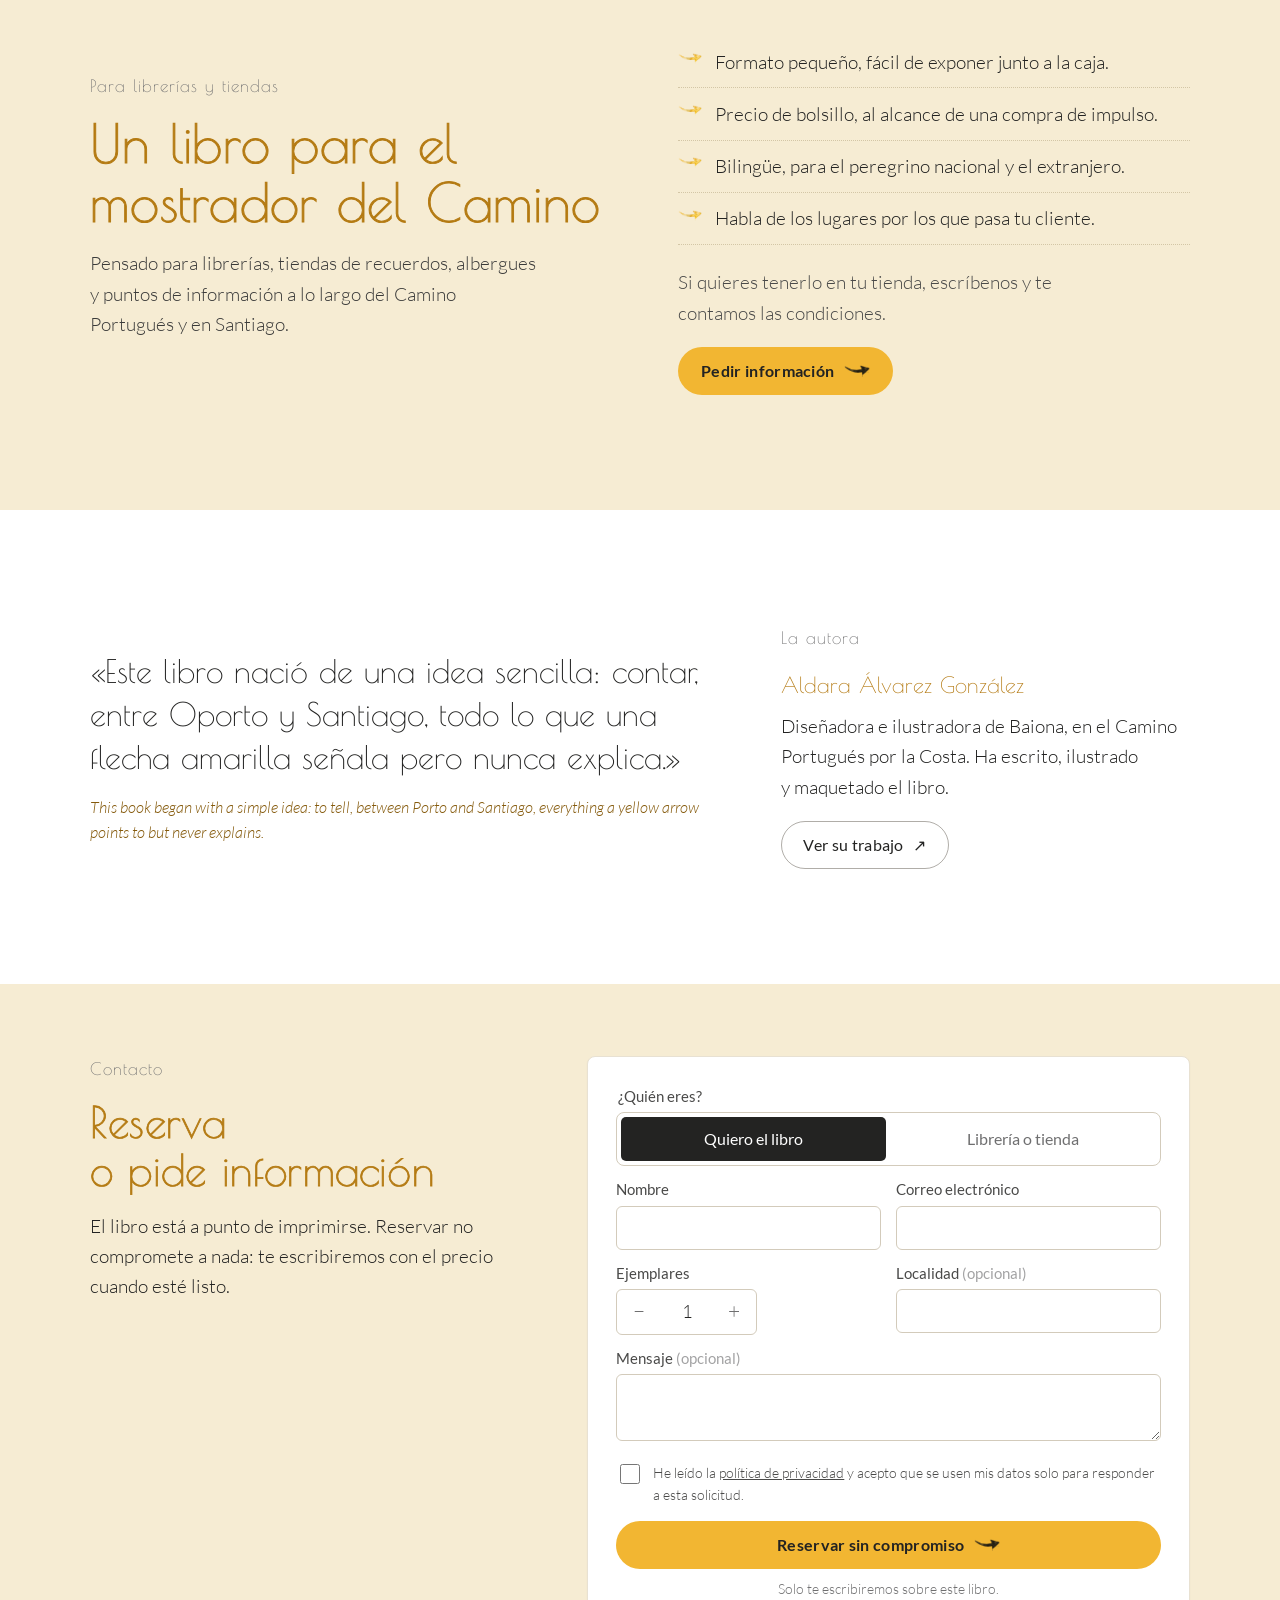
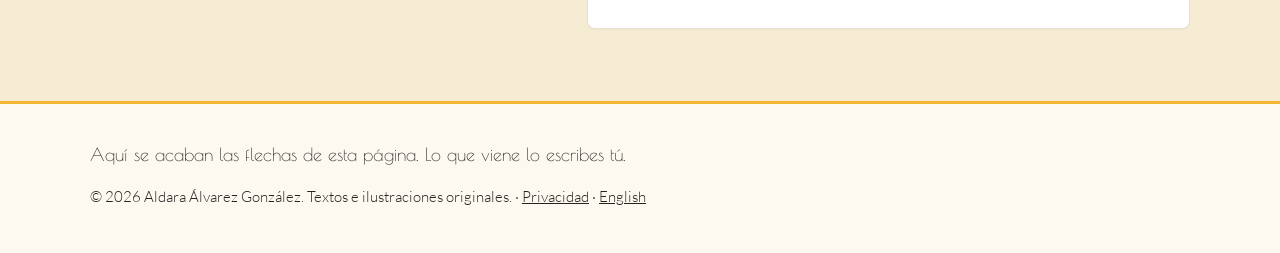
==== commit 69bfe3af: "Paleta blanco, beige y amarillo; menú móvil; libro 3D; dobles ampliables; razones con iconos Co-Auth" ====
--- a/site/index.html
+++ b/site/index.html
@@ -21,7 +21,7 @@
 <link rel="icon" href="favicon.svg" type="image/svg+xml">
 <link rel="preload" href="fonts/poiret-one-latin-400-normal.woff2" as="font" type="font/woff2" crossorigin>
 <link rel="preload" href="fonts/lato-latin-300-normal.woff2" as="font" type="font/woff2" crossorigin>
-<link rel="stylesheet" href="css/site.css?v=64a639b2">
+<link rel="stylesheet" href="css/site.css?v=a9e706ae">
 <script type="application/ld+json">{"@context": "https://schema.org", "@type": "Book", "name": "Lo que esconden las flechas amarillas", "alternateName": "Behind the Yellow Arrows", "author": {"@type": "Person", "name": "Aldara Álvarez González", "url": "https://aldaraalvarez.es"}, "illustrator": {"@type": "Person", "name": "Aldara Álvarez González"}, "inLanguage": ["es", "en"], "numberOfPages": 84, "bookFormat": "https://schema.org/Paperback", "about": "Camino Portugués por la Costa", "image": "https://flechasamarillas.titoteca.net/img/portada.webp", "description": "Libro de bolsillo ilustrado en acuarela por Aldara Álvarez González: 25 lugares del Camino Portugués por la Costa, de Oporto a Santiago, en español y en inglés. Para lectores, librerías y tiendas del Camino."}</script>
 </head>
 <body class="sin-js">
@@ -29,7 +29,8 @@
 <header class="cabecera">
   <div class="envoltura">
     <a class="marca" href="/"><img src="img/flecha.png" alt="" width="30" height="14"><span class="marca-larga">Lo que esconden las flechas amarillas</span><span class="marca-corta">Las flechas amarillas</span></a>
-    <nav class="nav" aria-label="Principal">
+    <button type="button" class="menu-boton" aria-expanded="false" aria-controls="menu" aria-label="Menú"><span></span><span></span><span></span></button>
+    <nav class="nav" id="menu" aria-label="Principal">
       <a href="#libro" class="nav-secundario">El libro</a><a href="#contenido-libro" class="nav-secundario">Contenido</a><a href="#librerias" class="nav-secundario">Librerías y tiendas</a><a href="#autora" class="nav-secundario">La autora</a>
       <a class="idioma" href="/en/" hreflang="en" lang="en" aria-label="Read in English">English</a>
       <a class="boton boton-principal" href="#contacto">Contacto</a>
@@ -42,7 +43,7 @@
   <div class="envoltura">
     <div class="portada-texto">
       <p class="antetitulo">Camino Portugués por la Costa · De Oporto a Santiago</p>
-      <h1 class="titulo titulo-xl">Lo que esconden las flechas amarillas</h1>
+      <h1 class="titulo titulo-xl">Lo que esconden<br>las flechas amarillas</h1>
       <p class="en-titulo" lang="en">Behind the Yellow Arrows</p>
       <p class="lema">Detrás de cada flecha amarilla hay algo que nadie te cuenta.</p>
       <p class="lema-en en" lang="en">Behind every yellow arrow there is something nobody tells you.</p>
@@ -54,7 +55,7 @@
       <p class="estado">Edición de 2026 · Precio por confirmar</p>
     </div>
     <div class="libro">
-      <img class="libro-cubierta" src="img/portada-520.webp" srcset="img/portada-520.webp 520w, img/portada.webp 900w" sizes="(max-width:820px) 74vw, 420px" alt="Cubierta del libro con un mojón de piedra, una vieira y una flecha amarilla junto al mar" width="520" height="735" fetchpriority="high">
+      <div class="libro3d"><img class="libro-cubierta" src="img/portada-520.webp" srcset="img/portada-520.webp 800w, img/portada-1100.webp 1100w, img/portada.webp 1700w" sizes="(max-width:820px) 70vw, 420px" alt="Cubierta del libro con un mojón de piedra, una vieira y una flecha amarilla junto al mar" width="800" height="1128" fetchpriority="high"><span class="lomo" style="background-image:url(img/lomo.webp)"></span></div>
     </div>
   </div>
 </section>
@@ -69,7 +70,7 @@
       <div class="libro-intro-texto"><p>Las flechas amarillas dicen al peregrino por dónde ir, pero no qué hay a su alrededor. Este libro cuenta algo pequeño de 25 lugares del Camino Portugués por la Costa, de Oporto a Santiago: una piedra, una leyenda, un plato.</p><p>No es una guía práctica. No da distancias ni albergues. Es un libro para llevar en el bolsillo y leer en las paradas, y para guardar al volver.</p></div>
     </div>
     <h3 class="sr">Por qué funciona</h3>
-    <ul class="razones aparece"><li><h3>De bolsillo</h3><p>Formato A6 y poco peso. Cabe en la mochila de quien ya carga bastante.</p></li><li><h3>Bilingüe</h3><p>Cada texto en español y, debajo, en inglés sencillo, pensado para peregrinos de cualquier país.</p></li><li><h3>Ilustrado a mano</h3><p>Una acuarela por lugar y una flecha amarilla escondida en cada una.</p></li><li><h3>Un recuerdo del Camino</h3><p>Se lee durante la ruta y se queda como regalo o recuerdo al terminarla.</p></li></ul>
+    <ul class="razones aparece"><li><span class="razon-icono"><svg viewBox="0 0 48 48" aria-hidden="true"><rect x="13" y="6" width="22" height="36" rx="2.5"/><path d="M13 14h22M19 22h10M19 28h10M19 34h6"/></svg></span><span class="razon-n" aria-hidden="true">01</span><h3>De bolsillo</h3><p>Formato A6 y poco peso. Cabe en la mochila de quien ya carga bastante.</p></li><li><span class="razon-icono"><svg viewBox="0 0 48 48" aria-hidden="true"><path d="M7 11h22a2 2 0 0 1 2 2v14a2 2 0 0 1-2 2H18l-7 6v-6H7a2 2 0 0 1-2-2V13a2 2 0 0 1 2-2z"/><path d="M33 19h8a2 2 0 0 1 2 2v13a2 2 0 0 1-2 2h-3v5l-6-5h-8a2 2 0 0 1-2-2v-3"/></svg></span><span class="razon-n" aria-hidden="true">02</span><h3>Bilingüe</h3><p>Cada texto en español y, debajo, en inglés sencillo, pensado para peregrinos de cualquier país.</p></li><li><span class="razon-icono"><svg viewBox="0 0 48 48" aria-hidden="true"><path d="M8 40c2-1 4-5 6-8l4 3c-2 3-5 6-10 5z"/><path d="M18 32L38 8c2-2 5 1 3 3L21 35"/><path d="M12 43c6 0 10-2 14-2"/></svg></span><span class="razon-n" aria-hidden="true">03</span><h3>Ilustrado a mano</h3><p>Una acuarela por lugar y una flecha amarilla escondida en cada una.</p></li><li><span class="razon-icono"><svg viewBox="0 0 48 48" aria-hidden="true"><path d="M24 42S7 31 7 19a9 9 0 0 1 17-4 9 9 0 0 1 17 4c0 12-17 23-17 23z"/><path d="M17 22h14m-5-5l5 5-5 5"/></svg></span><span class="razon-n" aria-hidden="true">04</span><h3>Un recuerdo del Camino</h3><p>Se lee durante la ruta y se queda como regalo o recuerdo al terminarla.</p></li></ul>
   </div>
 </section>
 
@@ -80,17 +81,23 @@
       <h2 class="titulo titulo-l">Así es por dentro</h2>
       <p>Cada lugar ocupa una doble página, con la ilustración a la izquierda y la historia a la derecha.</p>
     </div>
-    <div class="muestra"><figure class="aparece"><div class="muestra-img"><img class="acuarela" src="img/muestra/flechas-azules.webp" alt="Un mojón con la flecha azul de Fátima y la amarilla de Santiago" loading="lazy" decoding="async"></div><figcaption><b>Las flechas azules</b><span>Un mojón con la flecha azul de Fátima y la amarilla de Santiago</span></figcaption></figure><figure class="aparece"><div class="muestra-img"><img class="acuarela" src="img/muestra/porto.webp" alt="La fachada románica de la Sé do Porto" loading="lazy" decoding="async"></div><figcaption><b>Porto</b><span>La fachada románica de la Sé do Porto</span></figcaption></figure><figure class="aparece"><div class="muestra-img"><img class="acuarela" src="img/muestra/baiona.webp" alt="La réplica de la carabela Pinta" loading="lazy" decoding="async"></div><figcaption><b>Baiona</b><span>La réplica de la carabela Pinta</span></figcaption></figure><figure class="aparece"><div class="muestra-img"><img class="acuarela" src="img/muestra/combarro.webp" alt="Hórreos de piedra sobre las rocas" loading="lazy" decoding="async"></div><figcaption><b>Combarro</b><span>Hórreos de piedra sobre las rocas</span></figcaption></figure><figure class="aparece"><div class="muestra-img"><img class="acuarela" src="img/muestra/padron.webp" alt="Pimientos de Padrón recién recogidos" loading="lazy" decoding="async"></div><figcaption><b>Padrón</b><span>Pimientos de Padrón recién recogidos</span></figcaption></figure><figure class="aparece"><div class="muestra-img"><img class="acuarela" src="img/muestra/santiago.webp" alt="La Praza do Obradoiro, frente a la catedral" loading="lazy" decoding="async"></div><figcaption><b>Santiago de Compostela</b><span>La Praza do Obradoiro, frente a la catedral</span></figcaption></figure></div>
+    <div class="muestra"><figure class="aparece"><div class="muestra-img"><img class="acuarela" src="img/muestra/porto.webp" alt="La fachada románica de la Sé do Porto" loading="lazy" decoding="async"></div><figcaption><b>Porto</b><span>La fachada románica de la Sé do Porto</span></figcaption></figure><figure class="aparece"><div class="muestra-img"><img class="acuarela" src="img/muestra/flechas-azules.webp" alt="Un mojón con la flecha azul de Fátima y la amarilla de Santiago" loading="lazy" decoding="async"></div><figcaption><b>Las flechas azules</b><span>Un mojón con la flecha azul de Fátima y la amarilla de Santiago</span></figcaption></figure><figure class="aparece"><div class="muestra-img"><img class="acuarela" src="img/muestra/baiona.webp" alt="La réplica de la carabela Pinta" loading="lazy" decoding="async"></div><figcaption><b>Baiona</b><span>La réplica de la carabela Pinta</span></figcaption></figure><figure class="aparece"><div class="muestra-img"><img class="acuarela" src="img/muestra/combarro.webp" alt="Hórreos de piedra sobre las rocas" loading="lazy" decoding="async"></div><figcaption><b>Combarro</b><span>Hórreos de piedra sobre las rocas</span></figcaption></figure><figure class="aparece"><div class="muestra-img"><img class="acuarela" src="img/muestra/padron.webp" alt="Pimientos de Padrón recién recogidos" loading="lazy" decoding="async"></div><figcaption><b>Padrón</b><span>Pimientos de Padrón recién recogidos</span></figcaption></figure><figure class="aparece"><div class="muestra-img"><img class="acuarela" src="img/muestra/santiago.webp" alt="La Praza do Obradoiro, frente a la catedral" loading="lazy" decoding="async"></div><figcaption><b>Santiago de Compostela</b><span>La Praza do Obradoiro, frente a la catedral</span></figcaption></figure></div>
+    <div class="dobles">
     <figure class="doble aparece">
-      <img src="img/muestra/doble.webp" alt="Doble página de Vila do Conde con la ilustración del acueducto y el texto en español e inglés" loading="lazy" decoding="async" width="560" height="395">
+      <button type="button" class="ampliable" aria-label="Doble página de Vila do Conde con la ilustración del acueducto y el texto en español e inglés"><img src="img/muestra/doble.webp" data-grande="img/muestra/doble-grande.webp" alt="Doble página de Vila do Conde con la ilustración del acueducto y el texto en español e inglés" loading="lazy" decoding="async" width="1200" height="846"></button>
       <figcaption>Doble página de Vila do Conde</figcaption>
     </figure>
+    <figure class="doble aparece">
+      <button type="button" class="ampliable" aria-label="Doble página de Oia con la ilustración del monasterio y el texto en español e inglés"><img src="img/muestra/doble-oia.webp" data-grande="img/muestra/doble-oia-grande.webp" alt="Doble página de Oia con la ilustración del monasterio y el texto en español e inglés" loading="lazy" decoding="async" width="1200" height="846"></button>
+      <figcaption>Doble página de Oia</figcaption>
+    </figure>
+    </div>
   </div>
 </section>
 
 <section class="seccion seccion-calida" id="contenido-libro">
   <div class="envoltura camino">
-    <figure class="mapa aparece"><img class="acuarela" src="img/muestra/mapa.webp" alt="Mapa en acuarela de la costa de Portugal y Galicia con los cuatro actos del camino" loading="lazy" width="640" height="872"></figure>
+    <figure class="mapa aparece"><img class="acuarela" src="img/muestra/mapa.webp" alt="Mapa en acuarela de la costa de Portugal y Galicia con los cuatro actos del camino" loading="lazy" width="1100" height="1616"></figure>
     <div>
       <div class="cabeza-seccion aparece">
         <p class="antetitulo">Contenido</p>
@@ -195,6 +202,6 @@
 <div class="barra-movil"><a class="boton boton-principal" href="#contacto">Reserva tu ejemplar <img class="boton-flecha" src="img/flecha.png" alt="" width="26" height="12"></a></div>
 
 <script id="datos" type="application/json">{"t": {"enviando": "Enviando…", "enviar_l": "Reservar sin compromiso", "enviar_t": "Pedir información", "err_nombre": "Escribe tu nombre.", "err_email": "Revisa el correo, parece incompleto.", "err_comercio": "Escribe el nombre del comercio.", "err_priv": "Necesitamos que aceptes la política de privacidad.", "err_red": "No se ha podido enviar. Prueba de nuevo en un momento.", "err_lim": "Has enviado varias solicitudes seguidas. Prueba de nuevo dentro de un rato.", "ok_l": "Gracias. Te escribiremos a {email} cuando el libro esté impreso. Buen camino.", "ok_t": "Gracias. Te escribiremos a {email} con las condiciones para tu tienda."}}</script>
-<script src="js/site.js?v=64a639b2" defer></script>
+<script src="js/site.js?v=a9e706ae" defer></script>
 </body>
 </html>
--- a/site/css/site.css
+++ b/site/css/site.css
@@ -18,18 +18,19 @@
   --ocre:#d9a53a;
   --ocre-titulo:#b47a12;
   --ocre-texto:#855a0c;
-  --mar:#1c4a66;
-  --mar-oscuro:#143a52;
-  --cielo:#d7e9f2;
-  --arena:#f4e2b8;
+  --mar:#3a3326;
+  --mar-oscuro:#231f17;
+  --cielo:#ffffff;
+  --arena:#f6ecd3;
   --amarillo:#f2b632;
   --verde:#3e6b45;
-  --verde-fondo:#365f3e;
+  --verde-fondo:#f6ecd3;
   --verde-suave:#647f5e;
   --gris:#6f6f70;
   --gris-claro:#a3a3a4;
   --tinta:#232322;
   --papel:#ffffff;
+  --crema:#fdf9f0;
   --papel-calido:#fbf8f1;
   --linea:#e8e1d2;
   --sombra:0 1px 2px rgba(60,45,20,.06),0 12px 40px -12px rgba(60,45,20,.22);
@@ -62,48 +63,46 @@
 
 /* Tipografía */
 .titulo{font-family:"Poiret One",serif;font-weight:400;color:var(--ocre-titulo);letter-spacing:.005em;line-height:1.12;margin:0}
-.titulo-xl{font-size:clamp(2.75rem,1.8rem + 3.6vw,4.6rem);-webkit-text-stroke:.03em currentColor;paint-order:stroke fill}
+.titulo-xl{font-size:clamp(1.7rem,8vw,4.2rem);white-space:nowrap;-webkit-text-stroke:.03em currentColor;paint-order:stroke fill}
 .titulo-l{-webkit-text-stroke:.018em currentColor}
 .titulo-l{font-size:clamp(2.1rem,1.5rem + 2.4vw,3.3rem)}
 .titulo-m{font-size:clamp(1.5rem,1.2rem + 1vw,2rem)}
 .en-titulo{font-family:"Poiret One",serif;color:var(--gris);font-size:clamp(1.15rem,1rem + .6vw,1.5rem);margin:.35em 0 0;line-height:1.25}
 .antetitulo{font-family:"Poiret One",serif;color:var(--gris);font-size:1.0625rem;letter-spacing:.06em;margin:0 0 .9rem}
-.en{font-style:italic;color:var(--verde)}
+.en{font-style:italic;color:var(--ocre-texto)}
 .separador{display:flex;flex-direction:column;gap:2px;margin:1.4rem 0;color:var(--gris-claro);font-size:.6875rem;letter-spacing:.08em}
 .separador::before{content:"";display:block;width:132px;height:3px;order:2;background:radial-gradient(circle,var(--ocre) 1.2px,transparent 1.6px) 0 50%/11px 3px repeat-x}
 .separador span:last-child{order:3}
 
 /* Botones */
 .boton{display:inline-flex;align-items:center;gap:.6em;min-height:48px;padding:.75em 1.35em;border-radius:999px;font:400 1rem/1.2 "Lato",sans-serif;letter-spacing:.02em;text-decoration:none;cursor:pointer;border:1px solid transparent;transition:background var(--t-rapido),color var(--t-rapido),border-color var(--t-rapido),transform var(--t-rapido)}
-.boton-principal{background:var(--mar);color:#fff}
-.boton-principal:hover{background:var(--mar-oscuro)}
-.boton-principal .boton-flecha{width:26px;height:auto;transition:transform var(--t-medio)}
+.boton-principal{background:var(--amarillo);color:var(--tinta);font-weight:700}
+.boton-principal:hover{background:#ffc94d}
+.boton-principal .boton-flecha{width:26px;height:auto;filter:brightness(.16) saturate(.6);transition:transform var(--t-medio)}
 .boton-principal:hover .boton-flecha{transform:translateX(4px)}
-.boton-secundario{background:transparent;color:var(--tinta);border-color:rgba(28,74,102,.45)}
+.boton-secundario{background:transparent;color:var(--tinta);border-color:rgba(58,51,38,.4)}
 .boton-secundario:hover{border-color:var(--tinta)}
 .boton:active{transform:translateY(1px)}
 
 /* Cabecera */
-.cabecera{position:sticky;top:0;z-index:20;background:var(--mar);color:#fff;border-bottom:3px solid var(--amarillo)}
+.cabecera{position:sticky;top:0;z-index:20;background:var(--crema);color:var(--tinta);border-bottom:3px solid var(--amarillo)}
 .cabecera .envoltura{display:flex;align-items:center;gap:1.25rem;min-height:64px}
-.marca{font-family:"Poiret One",serif;font-size:1.125rem;color:#fff;text-decoration:none;white-space:nowrap;display:flex;align-items:center;gap:.55rem}
+.marca{font-family:"Poiret One",serif;font-size:1.125rem;color:var(--tinta);text-decoration:none;white-space:nowrap;display:flex;align-items:center;gap:.55rem}
 .marca img{width:30px}
 .nav{display:flex;gap:1.6rem;margin-left:auto;align-items:center}
-.nav a:not(.boton):not(.idioma){text-decoration:none;font-size:.9688rem;color:#d6e4ec;padding:.4rem 0;transition:color var(--t-rapido)}
-.nav a:not(.boton):not(.idioma):hover{color:#fff}
-.idioma{font-size:.875rem;color:#d6e4ec;text-decoration:none;border:1px solid rgba(255,255,255,.35);border-radius:999px;padding:.3rem .7rem}
-.idioma:hover{border-color:#fff;color:#fff}
+.nav a:not(.boton):not(.idioma){text-decoration:none;font-size:.9688rem;color:#5a5446;padding:.4rem 0;transition:color var(--t-rapido)}
+.nav a:not(.boton):not(.idioma):hover{color:var(--tinta)}
+.idioma{font-size:.875rem;color:#5a5446;text-decoration:none;border:1px solid rgba(58,51,38,.3);border-radius:999px;padding:.3rem .7rem}
+.idioma:hover{border-color:var(--tinta);color:var(--tinta)}
 .cabecera .boton{min-height:40px;padding:.5em 1.05em;font-size:.9375rem;background:var(--amarillo);color:var(--tinta);font-weight:700}
 .cabecera .boton:hover{background:#ffc94d}
-.cabecera :focus-visible{outline-color:var(--amarillo)}
-@media (max-width:900px){.nav .nav-secundario{display:none}}
+
 .marca-corta{display:none}
-@media (max-width:560px){.marca-larga{display:none}.marca-corta{display:inline}.nav{gap:.75rem}}
 
 /* Portada */
 .portada{padding:clamp(28px,6vw,80px) 0 clamp(48px,8vw,96px);overflow:hidden;background:var(--cielo)}
-.portada .antetitulo,.portada .en-titulo{color:#4b5d68}
-.portada-resumen,.portada .estado{color:#33434d}
+.portada .antetitulo,.portada .en-titulo{color:var(--gris)}
+.portada-resumen,.portada .estado{color:#3b3b3a}
 .portada .envoltura{display:grid;grid-template-columns:minmax(0,1.2fr) minmax(0,.8fr);gap:clamp(32px,6vw,88px);align-items:center}
 .portada-texto .titulo-xl{margin-top:.1em}
 .lema{font-family:"Poiret One",serif;font-size:clamp(1.3rem,1.05rem + 1vw,1.75rem);color:var(--tinta);line-height:1.35;margin:1.6rem 0 .5rem;max-width:30ch}
@@ -112,11 +111,15 @@
 .acciones{display:flex;flex-wrap:wrap;gap:.75rem;margin-top:1.8rem}
 .estado{margin-top:1.1rem;font-size:.9375rem;color:var(--gris)}
 .estado strong{font-weight:400;color:var(--ocre-texto)}
-.libro{justify-self:center;width:min(100%,420px)}
-.libro-cubierta{width:100%}
+.libro{justify-self:center;width:min(100%,420px);perspective:1600px;position:relative}
+.libro3d{position:relative;transform-style:preserve-3d;transform:rotateY(22deg) rotateX(3deg);will-change:transform;--g:30px}
+.libro-cubierta{width:100%;border-radius:2px 6px 6px 2px;position:relative;box-shadow:inset 6px 0 8px -4px rgba(0,0,0,.35)}
+.libro3d::after{content:"";position:absolute;inset:0;border-radius:2px 6px 6px 2px;pointer-events:none;background:linear-gradient(90deg,rgba(0,0,0,.28) 0,rgba(255,255,255,.22) 1.6%,rgba(0,0,0,.1) 3.4%,transparent 6%),linear-gradient(115deg,rgba(255,255,255,.22),transparent 38%)}
+.lomo{position:absolute;left:0;top:0;height:100%;width:var(--g);background-size:100% 100%;transform-origin:left center;transform:rotateY(90deg);border-radius:2px 0 0 2px;box-shadow:inset -10px 0 14px -6px rgba(0,0,0,.4)}
+.libro::before{content:"";position:absolute;left:8%;right:-2%;bottom:-18px;height:34px;background:radial-gradient(ellipse at center,rgba(60,45,20,.38),transparent 70%);filter:blur(7px)}
 @media (max-width:820px){
   .portada .envoltura{grid-template-columns:1fr}
-  .libro{order:-1;width:min(74%,320px);margin-bottom:8px}
+  .libro{order:-1;width:min(70%,300px);margin:0 0 22px}
 }
 
 /* Secciones */
@@ -124,48 +127,63 @@
 .seccion-calida{background:var(--arena)}
 .seccion-cielo{background:var(--cielo)}
 .cabeza-seccion{max-width:640px;margin-bottom:clamp(28px,4vw,48px)}
+#contenido-libro .cabeza-seccion{margin-bottom:clamp(14px,2vw,22px)}
 .cabeza-seccion p{color:#3b3b3a;margin-top:1rem}
 
 /* El libro */
 .libro-intro{display:grid;grid-template-columns:minmax(0,1fr) minmax(0,1fr);gap:clamp(24px,5vw,72px);align-items:end}
 .libro-intro-texto p{color:#3b3b3a}
 .libro-intro-texto p:last-child{margin-bottom:0}
-.razones{list-style:none;margin:clamp(40px,6vw,64px) 0 0;padding:0;display:grid;grid-template-columns:repeat(4,minmax(0,1fr));gap:0;border-top:2px solid var(--amarillo)}
-.razones li{padding:1.4rem 1.4rem 0 0;position:relative}
-.razones li+li{padding-left:1.4rem;border-left:1px solid var(--linea)}
-.razones h3{font-family:"Poiret One",serif;font-weight:400;font-size:1.45rem;color:var(--ocre-titulo);margin:0 0 .5rem;line-height:1.15}
+.razones{list-style:none;margin:clamp(40px,6vw,64px) 0 0;padding:0;display:grid;grid-template-columns:repeat(4,minmax(0,1fr));gap:clamp(12px,1.6vw,20px)}
+.razones li{position:relative;overflow:hidden;background:#fff;border-radius:10px;border-bottom:4px solid var(--amarillo);padding:1.5rem 1.3rem 1.4rem;box-shadow:0 1px 2px rgba(60,45,20,.05),0 10px 28px -14px rgba(60,45,20,.25);transition:transform var(--t-medio),box-shadow var(--t-medio)}
+.razones li:hover{transform:translateY(-4px);box-shadow:0 1px 2px rgba(60,45,20,.05),0 16px 34px -14px rgba(60,45,20,.32)}
+.razon-icono{display:grid;place-items:center;width:64px;height:64px;border-radius:50%;background:var(--arena);margin-bottom:1rem}
+.razon-icono svg{width:34px;height:34px;fill:none;stroke:var(--ocre-texto);stroke-width:2;stroke-linecap:round;stroke-linejoin:round}
+.razon-n{position:absolute;top:.4rem;right:.9rem;font-family:"Poiret One",serif;font-size:3.6rem;line-height:1;color:var(--amarillo);opacity:.4}
+.razones h3{font-family:"Poiret One",serif;font-weight:400;font-size:1.5rem;color:var(--ocre-titulo);margin:0 0 .5rem;line-height:1.15;-webkit-text-stroke:.015em currentColor}
 .razones p{font-size:.9688rem;color:#4a4a49;margin:0}
-@media (max-width:900px){.libro-intro{grid-template-columns:1fr}.razones{grid-template-columns:1fr 1fr}.razones li:nth-child(3){padding-left:0;border-left:0}.razones li:nth-child(n+3){border-top:1px solid var(--linea);margin-top:1.4rem}}
-@media (max-width:520px){.razones{grid-template-columns:1fr}.razones li,.razones li+li{padding:1.1rem 0;border-left:0;margin:0}.razones li+li{border-top:1px solid var(--linea)}}
+@media (max-width:900px){.libro-intro{grid-template-columns:1fr}.razones{grid-template-columns:1fr 1fr}}
+@media (max-width:520px){.razon-n{font-size:2.6rem;opacity:.28}.razones{grid-template-columns:1fr}.razones li{display:grid;grid-template-columns:64px 1fr;column-gap:1rem;padding:1.1rem}.razon-icono{grid-row:span 2;margin:0}.razones h3{margin-bottom:.2rem}}
 
 /* Muestra */
 .muestra{display:grid;grid-template-columns:repeat(3,minmax(0,1fr));gap:clamp(20px,3vw,40px);align-items:start}
-.muestra figure{margin:0}
-.muestra-img{aspect-ratio:4/5;display:flex;align-items:flex-end;justify-content:center}
-.muestra-img img{max-height:100%;width:auto}
+.muestra figure{margin:0;grid-row:span 2;display:grid;grid-template-rows:subgrid;row-gap:0}
+.muestra-img{aspect-ratio:23/24;display:flex;align-items:center;justify-content:center}
+.muestra-img img{height:100%;width:100%;object-fit:contain}
 .muestra figcaption{margin-top:.9rem}
 .muestra figcaption b{display:block;font-family:"Poiret One",serif;font-weight:400;font-size:1.4rem;color:var(--ocre-titulo);line-height:1.15}
 .muestra figcaption span{font-size:.9063rem;color:var(--gris)}
-.doble{margin:clamp(48px,7vw,80px) auto 0;max-width:480px}
+.dobles{display:grid;grid-template-columns:repeat(2,minmax(0,1fr));gap:clamp(24px,4vw,48px);margin-top:clamp(48px,7vw,80px)}
+@media (max-width:700px){.dobles{grid-template-columns:1fr}}
+.doble{margin:0}
 .doble img{width:100%;box-shadow:var(--sombra);border-radius:3px}
+.ampliable{all:unset;display:block;cursor:zoom-in;border-radius:3px;transition:transform var(--t-medio),box-shadow var(--t-medio)}
+.ampliable:hover{transform:scale(1.02)}
+.ampliable:focus-visible{outline:2px solid var(--ocre-texto);outline-offset:4px}
+.zoom{position:fixed;inset:0;z-index:60;display:grid;place-items:center;padding:16px;background:rgba(35,31,23,0);cursor:zoom-out;transition:background 320ms ease}
+.zoom.abierto{background:rgba(35,31,23,.72)}
+.zoom img{width:min(100%,1000px);height:auto;border-radius:4px;box-shadow:0 24px 60px -12px rgba(0,0,0,.5);opacity:0;transform:scale(.82);transition:opacity 320ms ease,transform 420ms cubic-bezier(.2,.7,.2,1)}
+.zoom.abierto img{opacity:1;transform:none}
+@media (prefers-reduced-motion:reduce){.zoom,.zoom img,.ampliable{transition:none}}
 .doble figcaption{margin-top:.8rem;font-size:.9063rem;color:var(--gris);text-align:center}
-.muestra{row-gap:clamp(28px,4vw,48px)}
+.muestra{row-gap:clamp(20px,3vw,32px)}
 @media (max-width:700px){.muestra{grid-template-columns:1fr 1fr;column-gap:16px}.muestra figcaption b{font-size:1.2rem}.muestra figcaption span{font-size:.85rem}}
 
 /* Contenido */
-.camino{display:grid;grid-template-columns:minmax(0,.7fr) minmax(0,1.3fr);gap:clamp(28px,5vw,72px);align-items:center}
+.seccion#contenido-libro{padding:clamp(40px,5vw,64px) 0}
+.camino{display:grid;grid-template-columns:minmax(0,.95fr) minmax(0,1.05fr);gap:clamp(28px,5vw,72px);align-items:center}
 .mapa{margin:0}
-.mapa img{max-height:min(80vh,720px);width:auto;margin:0 auto}
-.actos{display:grid;grid-template-columns:repeat(2,minmax(0,1fr));gap:clamp(20px,3vw,32px) clamp(20px,3vw,40px)}
+.mapa img{width:auto;max-width:100%;max-height:min(68vh,590px);height:auto;margin:0 auto}
+.actos{display:grid;grid-template-columns:repeat(2,minmax(0,1fr));gap:clamp(14px,2vw,22px) clamp(20px,3vw,40px)}
 .acto h3{font-family:"Poiret One",serif;font-weight:400;font-size:.9375rem;letter-spacing:.06em;color:var(--gris);margin:0}
 .acto h4{font-family:"Poiret One",serif;font-weight:400;font-size:1.4rem;color:var(--ocre-titulo);margin:.1rem 0 .5rem;line-height:1.15}
 .acto ol{list-style:none;margin:0;padding:0;font-size:.9688rem;line-height:1.5;color:#3b3b3a}
 .acto li{display:inline}
 .acto li:not(:last-child)::after{content:"\00a0· ";color:var(--gris-claro)}
-.extras{margin-top:1.6rem;padding-top:1.2rem;border-top:1px dotted #d9cfb9;font-size:.9688rem;color:#4a4a49}
+.extras{margin-top:1rem;padding-top:.9rem;border-top:1px dotted #d9cfb9;font-size:.9688rem;color:#4a4a49}
 .extras p{margin:0 0 .3rem}
 .extras strong{font-weight:400;color:var(--ocre-texto);margin-right:.4rem}
-@media (max-width:900px){.camino{grid-template-columns:1fr}.mapa img{max-height:none;width:min(70%,300px)}}
+@media (max-width:900px){.camino{grid-template-columns:1fr}.mapa img{max-width:min(92%,440px)}}
 @media (max-width:520px){.actos{grid-template-columns:1fr}}
 
 /* Ficha técnica */
@@ -178,11 +196,7 @@
 @media (max-width:600px){.ficha-tecnica{grid-template-columns:1fr}}
 
 /* Librerías */
-.seccion-librerias{background:var(--verde-fondo);color:#fff}
-.seccion-librerias .titulo{color:#f6c860}
-.seccion-librerias .antetitulo{color:#cfe0cf}
-.seccion-librerias .librerias-intro,.seccion-librerias .librerias-cond{color:#e6efe4}
-.seccion-librerias .lista-flechas li{border-bottom-color:rgba(255,255,255,.25)}
+.seccion-librerias{background:var(--verde-fondo)}
 .seccion-librerias .boton-principal{background:var(--amarillo);color:var(--tinta);font-weight:700}
 .seccion-librerias .boton-principal:hover{background:#ffc94d}
 .librerias{display:grid;grid-template-columns:minmax(0,1fr) minmax(0,1fr);gap:clamp(28px,6vw,80px);align-items:center}
@@ -203,7 +217,8 @@
 
 /* Reserva */
 #contacto{padding:clamp(44px,6vw,72px) 0}
-.reserva{display:grid;grid-template-columns:minmax(0,.7fr) minmax(0,1.3fr);gap:clamp(24px,4vw,56px);align-items:start}
+.reserva{display:grid;grid-template-columns:minmax(0,.85fr) minmax(0,1.15fr);gap:clamp(24px,4vw,64px);align-items:start}
+.reserva .titulo-l{font-size:clamp(1.9rem,1.3rem + 1.9vw,2.7rem);overflow-wrap:break-word}
 .reserva-pasos{list-style:none;padding:0;margin:1.6rem 0 0;counter-reset:paso}
 .reserva-pasos li{counter-increment:paso;display:grid;grid-template-columns:2.2rem 1fr;gap:.4rem;padding:.7rem 0;border-bottom:1px dotted #d9cfb9}
 .reserva-pasos li::before{content:counter(paso);font-family:"Poiret One",serif;font-size:1.5rem;color:var(--ocre-titulo);line-height:1}
@@ -250,11 +265,11 @@
 .hecho .boton{margin-top:.6rem}
 
 /* Pie */
-.pie{padding:36px 0 44px;font-size:.9063rem;color:#c9d8e1;background:var(--mar-oscuro)}
+.pie{padding:36px 0 44px;font-size:.9063rem;color:var(--tinta);background:var(--crema);border-top:3px solid var(--amarillo)}
 .pie .envoltura{display:flex;flex-wrap:wrap;gap:1rem 2rem;justify-content:space-between;align-items:center}
-.pie a{color:#c9d8e1}
-.pie a:hover{color:#fff}
-.pie-final{font-family:"Poiret One",serif;font-size:1.15rem;color:#fff}
+.pie a{color:var(--tinta)}
+.pie a:hover{text-decoration-thickness:2px}
+.pie-final{font-family:"Poiret One",serif;font-size:1.15rem;color:var(--tinta)}
 
 /* Barra de reserva fija en móvil */
 .barra-movil{display:none}
@@ -286,3 +301,86 @@
 form[data-tipo-actual=tienda] .solo-lector-txt{display:none}
 .campo input[aria-invalid=true]+.campo-error{display:block}
 
+
+/* Menú hamburguesa */
+.menu-boton{display:none}
+@media (max-width:900px){
+  .cabecera .envoltura{min-height:56px}
+  .menu-boton{display:grid;gap:5px;align-content:center;margin-left:auto;width:44px;height:44px;padding:0 10px;background:none;border:0;cursor:pointer}
+  .menu-boton span{display:block;height:2px;background:var(--tinta);border-radius:2px;transition:transform var(--t-rapido),opacity var(--t-rapido)}
+  .menu-boton[aria-expanded=true] span:nth-child(1){transform:translateY(7px) rotate(45deg)}
+  .menu-boton[aria-expanded=true] span:nth-child(2){opacity:0}
+  .menu-boton[aria-expanded=true] span:nth-child(3){transform:translateY(-7px) rotate(-45deg)}
+  .nav{display:none;position:absolute;left:0;right:0;top:100%;margin:0;flex-direction:column;align-items:stretch;gap:0;padding:6px var(--gutter) 16px;background:var(--crema);border-bottom:3px solid var(--amarillo);box-shadow:0 18px 30px -18px rgba(60,45,20,.35)}
+  .nav.abierto{display:flex}
+  .nav a:not(.boton):not(.idioma){padding:.85rem 0;font-size:1.0625rem;border-bottom:1px solid var(--linea)}
+  .nav .idioma{align-self:flex-start;margin:.8rem 0 .2rem}
+  .cabecera .nav .boton{display:inline-flex;justify-content:center;margin-top:.6rem}
+  .marca-larga{display:none}.marca-corta{display:inline}
+}
+
+/* Móvil: lo esencial, sin chapa */
+@media (max-width:700px){
+  body{font-size:1rem;line-height:1.5}
+  .seccion{padding:34px 0}
+  #contenido-libro.seccion{padding:30px 0}
+  .portada{padding:14px 0 30px}
+  .portada .antetitulo,.lema-en,.portada-resumen,.estado,.portada .en-titulo{display:none}
+  .libro{width:min(54%,210px);margin-bottom:14px}
+  .titulo-xl{font-size:clamp(1.6rem,8.4vw,2.3rem)}
+  .lema{margin:.9rem 0 0;font-size:1.15rem}
+  .acciones{margin-top:1.1rem;gap:.6rem}
+  .acciones .boton{flex:1 1 100%;justify-content:center}
+  .antetitulo{display:none}
+  .titulo-l{font-size:1.7rem}
+  .cabeza-seccion{margin-bottom:16px}
+  .cabeza-seccion p{margin-top:.5rem}
+  /* El libro */
+  .libro-intro-texto p:nth-child(n+2){display:none}
+  .libro-intro{gap:10px}
+  .razones{grid-template-columns:1fr 1fr;gap:10px;margin-top:20px}
+  .razones li{display:block;padding:14px 12px 12px;text-align:left}
+  .razones p,.razon-n{display:none}
+  .razon-icono{width:44px;height:44px;margin:0 0 8px}
+  .razon-icono svg{width:24px;height:24px}
+  .razones h3{font-size:1.15rem;margin:0}
+  /* Muestra */
+  #muestra .cabeza-seccion p{display:none}
+  .muestra{grid-template-columns:repeat(3,minmax(0,1fr));column-gap:8px}
+  .muestra figcaption span{display:none}
+  .muestra figcaption{margin-top:.4rem}
+  .muestra figcaption b{font-size:.95rem}
+  .dobles{display:flex;overflow-x:auto;scroll-snap-type:x mandatory;gap:12px;margin:22px calc(var(--gutter) * -1) 0;padding:0 var(--gutter) 6px;-webkit-overflow-scrolling:touch}
+  .dobles .doble{flex:0 0 86%;scroll-snap-align:center}
+  .doble figcaption{margin-top:.4rem}
+  /* Contenido */
+  .camino{gap:14px}
+  .mapa img{max-width:62%}
+  .cabeza-seccion p,.acto ol,.extras{display:none}
+  .actos{grid-template-columns:1fr 1fr;gap:8px 14px}
+  .acto h4{font-size:1.1rem;margin:0}
+  .acto h3{font-size:.85rem}
+  /* Ficha */
+  #ficha .titulo-m{font-size:1.3rem;margin-bottom:6px}
+  .ficha-tecnica{grid-template-columns:1fr 1fr;column-gap:16px}
+  .ficha-tecnica div{flex-direction:column;gap:0;padding:.45rem 0;font-size:.875rem}
+  .ficha-tecnica dd{text-align:left}
+  .ficha-tecnica div:nth-child(-n+3){display:none}
+  /* Librerías */
+  .librerias-intro,.librerias-cond{display:none}
+  .lista-flechas{margin-bottom:1rem}
+  .lista-flechas li{padding:.5rem 0 .5rem 2rem;font-size:.9688rem}
+  .lista-flechas li::before{top:.85rem}
+  /* Autora */
+  .autora{gap:14px}
+  .autora blockquote{font-size:1.2rem}
+  .autora blockquote .en,.autora>div p:not(.autora-nombre):not(.antetitulo){display:none}
+  .autora>div .boton{margin-top:.3rem}
+  /* Contacto */
+  #contacto{padding:30px 0}
+  .reserva{gap:14px}
+  .reserva>div:first-child p{display:none}
+  .reserva>div:first-child h2{font-size:1.6rem}
+  .pie{padding:22px 0 30px}
+  .pie-final{display:none}
+}
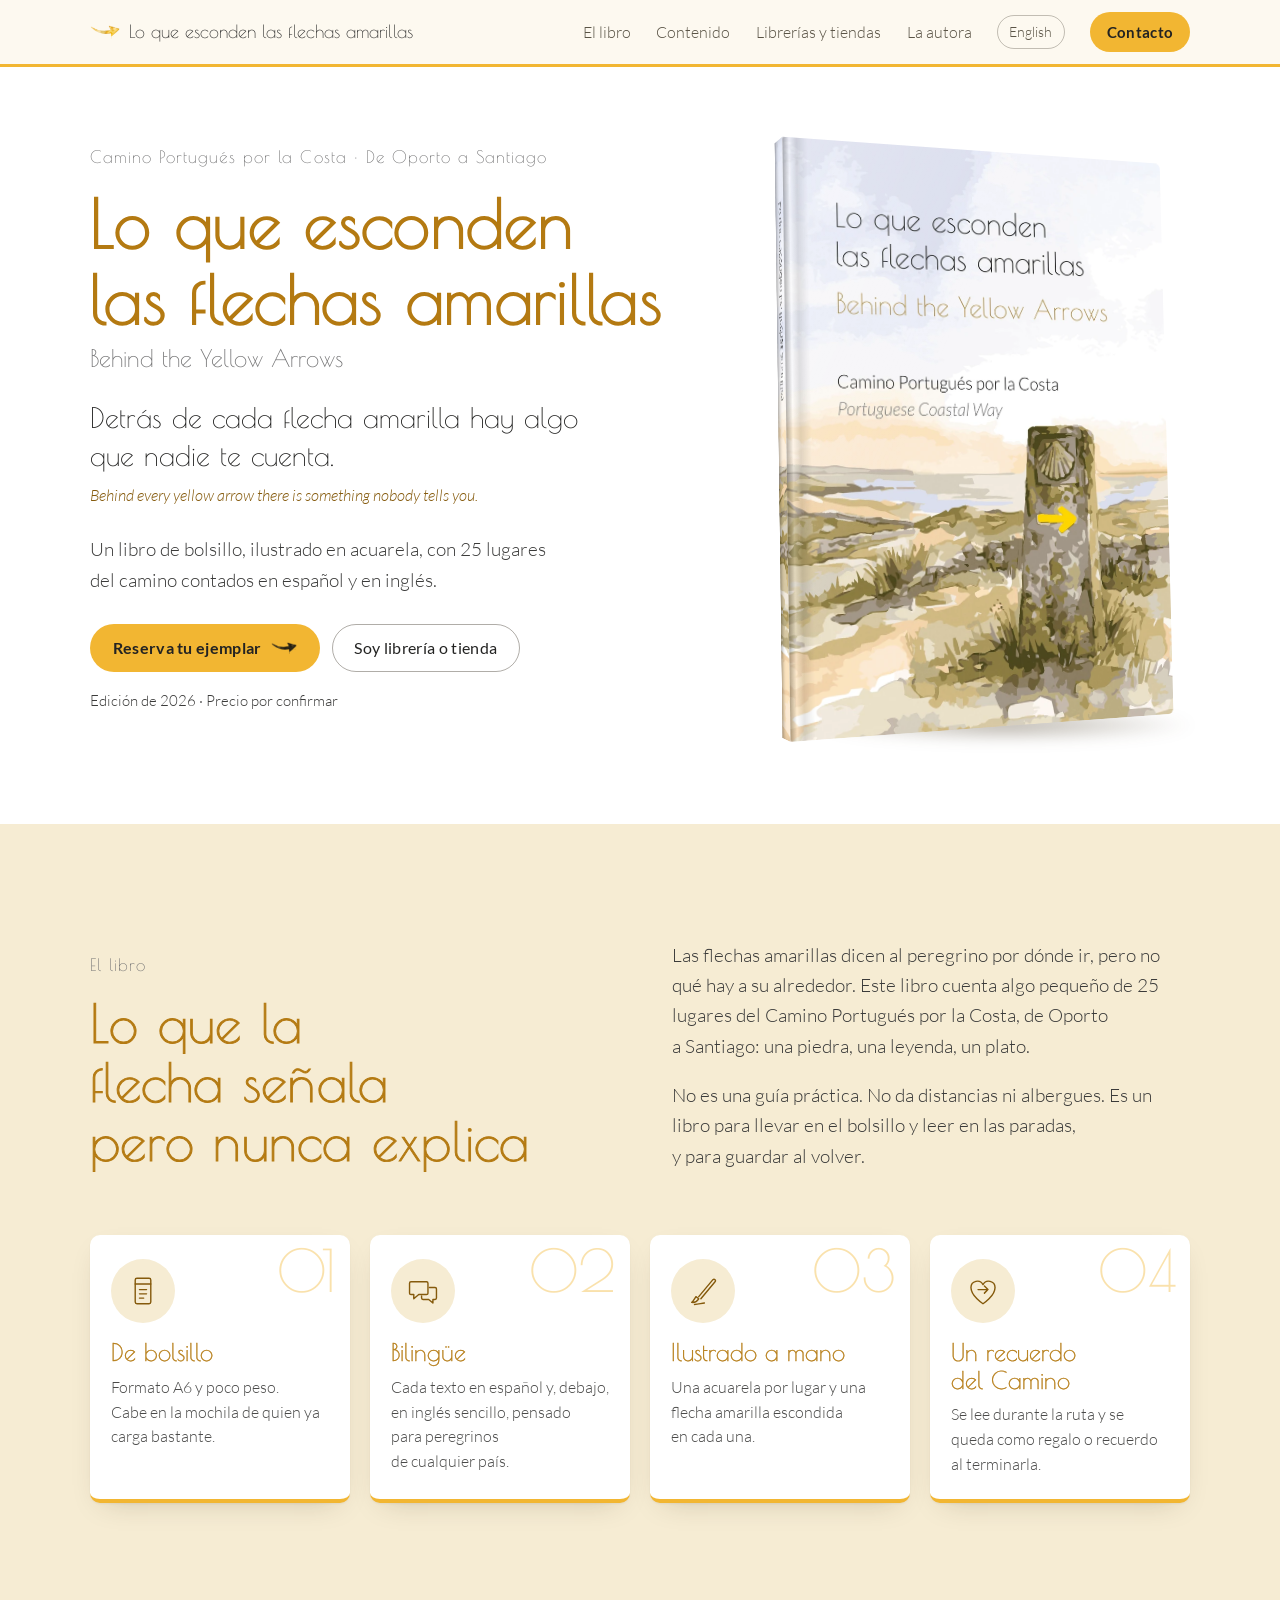
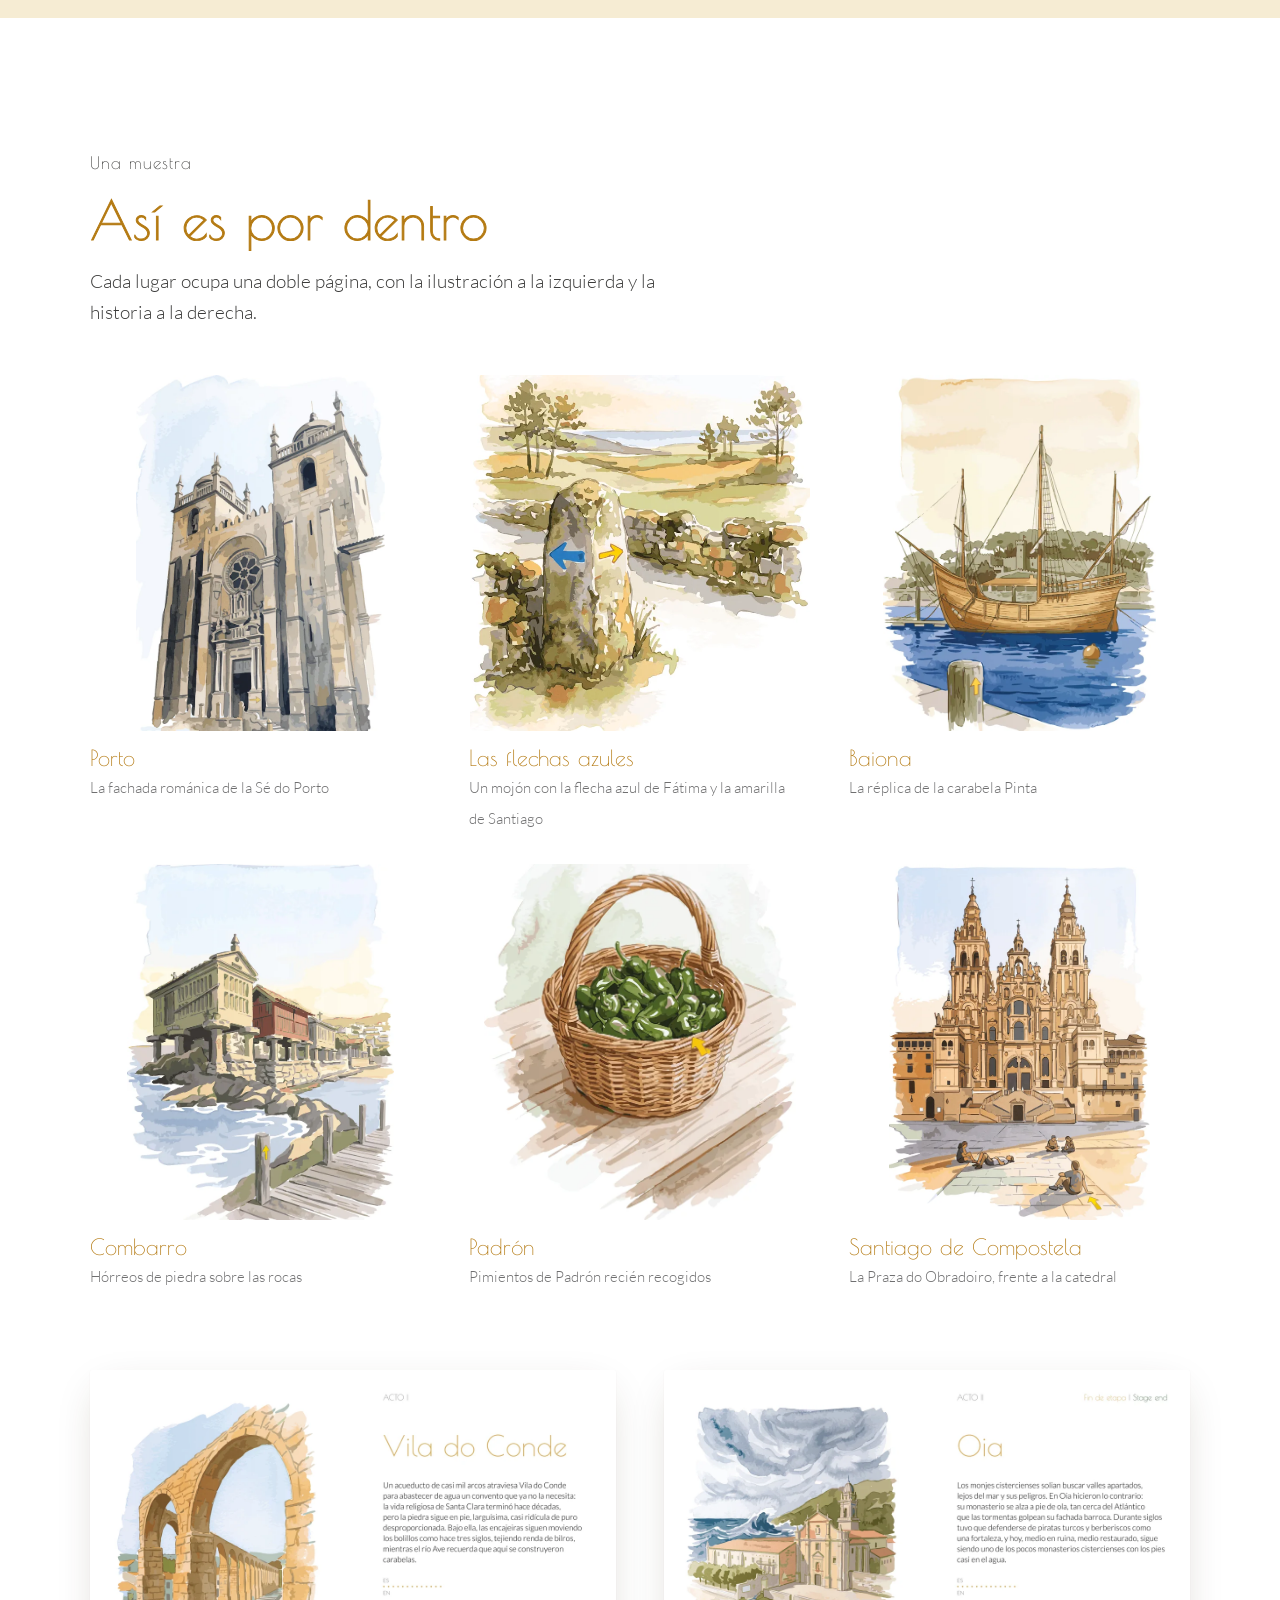
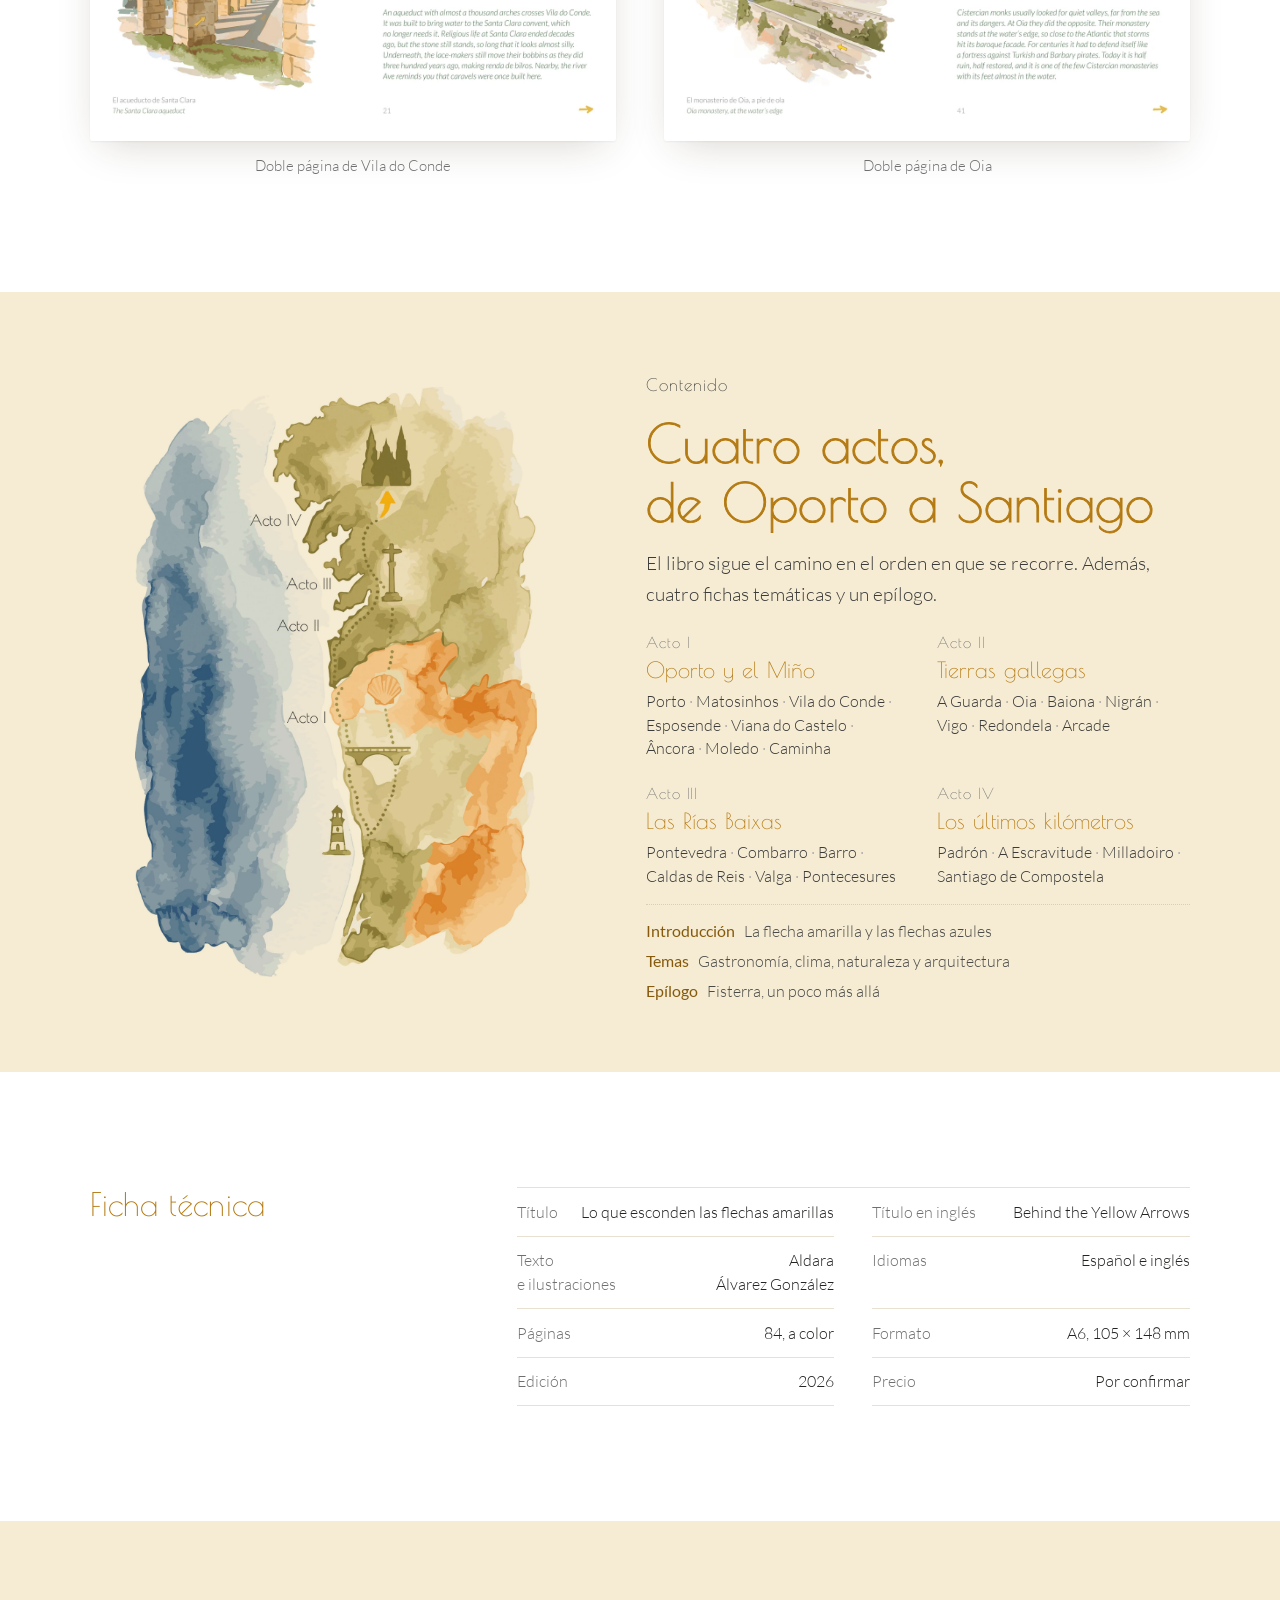
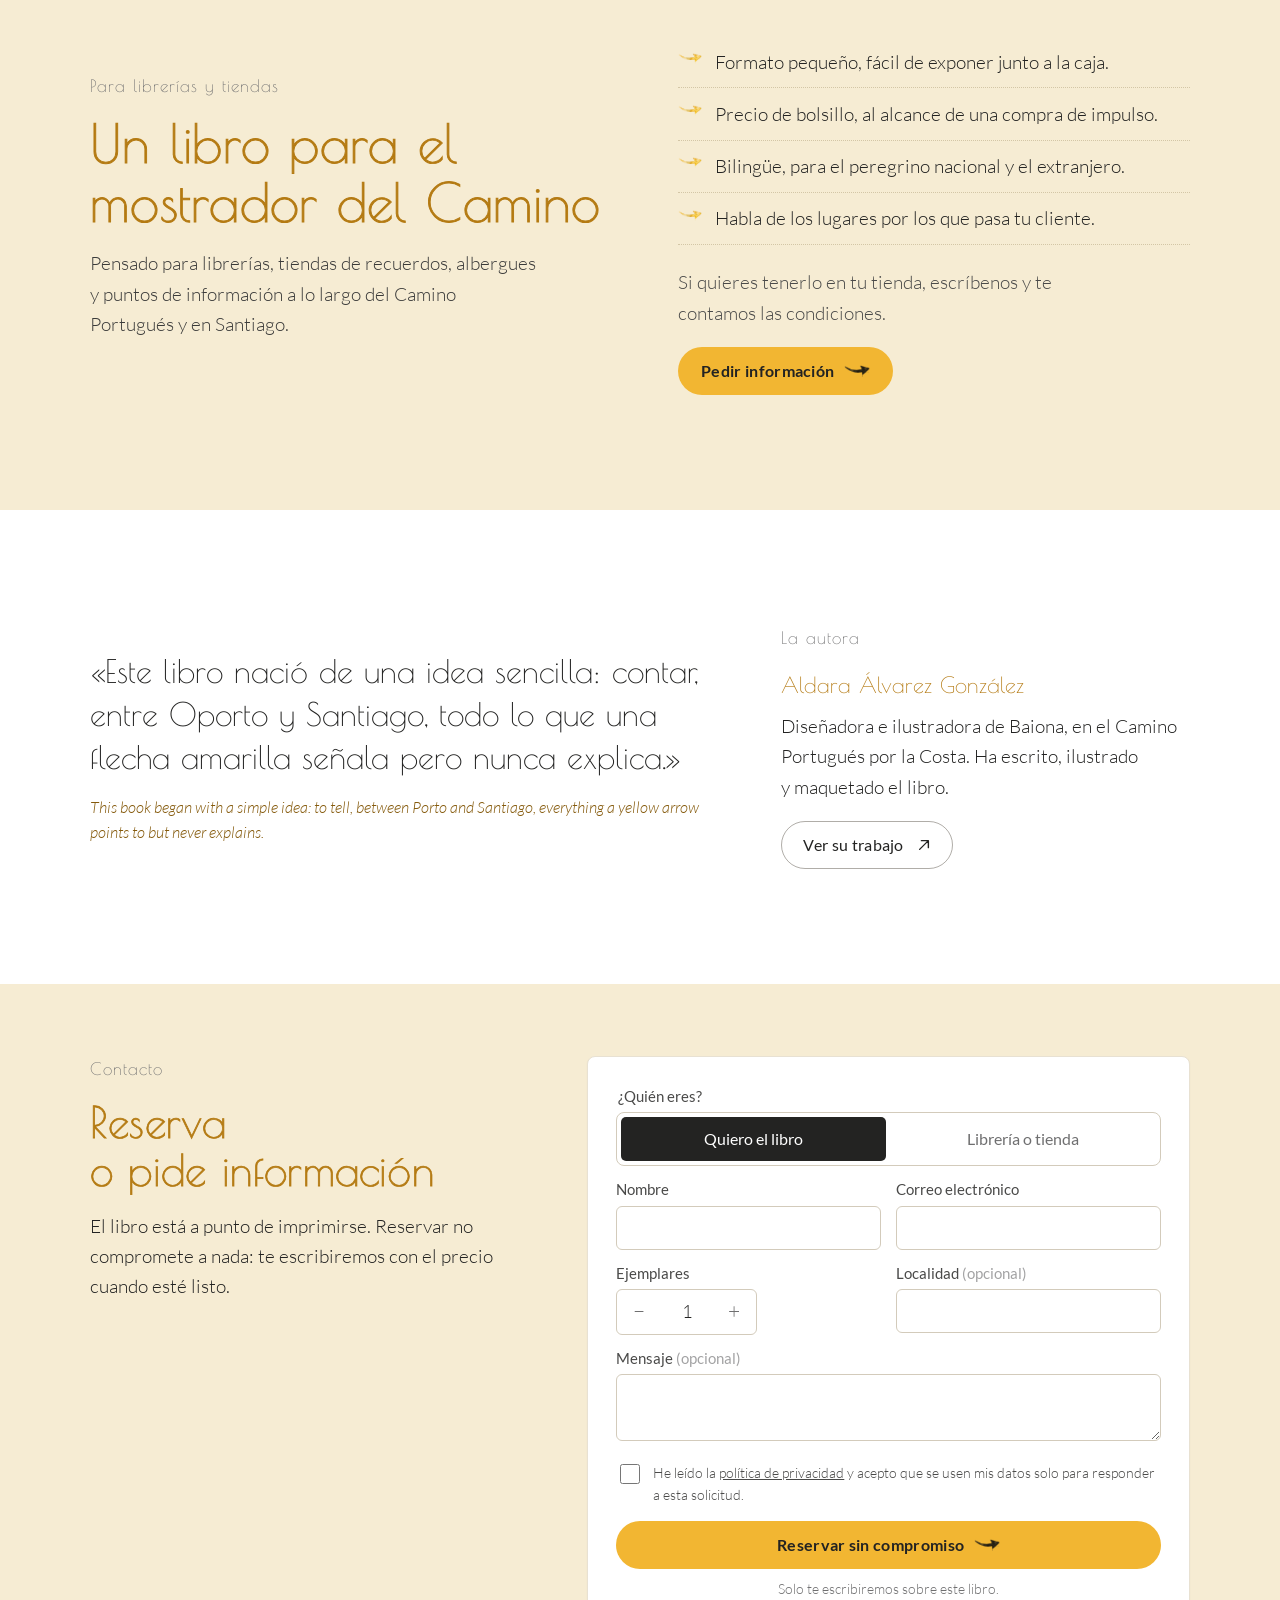
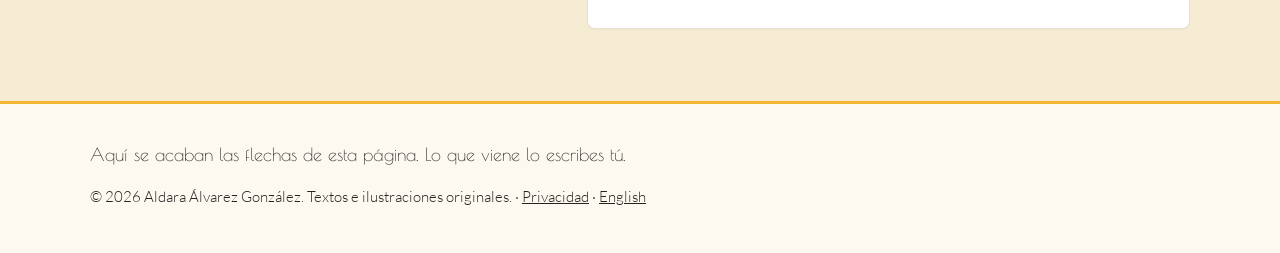
==== commit cec36388: "Tercera doble página en móvil y flecha SVG en el botón de la autora Co-Authored-By: Claude Sonnet 5." ====
--- a/site/index.html
+++ b/site/index.html
@@ -6,23 +6,23 @@
 <title>Lo que esconden las flechas amarillas · Camino Portugués por la Costa</title>
 <meta name="description" content="Libro de bolsillo ilustrado en acuarela por Aldara Álvarez González: 25 lugares del Camino Portugués por la Costa, de Oporto a Santiago, en español y en inglés. Para lectores, librerías y tiendas del Camino.">
 <meta name="robots" content="noindex,follow">
-<link rel="canonical" href="https://flechasamarillas.titoteca.net/">
-<link rel="alternate" hreflang="es" href="https://flechasamarillas.titoteca.net/">
-<link rel="alternate" hreflang="en" href="https://flechasamarillas.titoteca.net/en/">
-<link rel="alternate" hreflang="x-default" href="https://flechasamarillas.titoteca.net/">
+<link rel="canonical" href="https://flechasamarillas.aldaraalvarez.es/">
+<link rel="alternate" hreflang="es" href="https://flechasamarillas.aldaraalvarez.es/">
+<link rel="alternate" hreflang="en" href="https://flechasamarillas.aldaraalvarez.es/en/">
+<link rel="alternate" hreflang="x-default" href="https://flechasamarillas.aldaraalvarez.es/">
 <meta name="theme-color" content="#ffffff">
 <meta property="og:type" content="book">
 <meta property="og:title" content="Lo que esconden las flechas amarillas">
 <meta property="og:description" content="Libro de bolsillo ilustrado en acuarela por Aldara Álvarez González: 25 lugares del Camino Portugués por la Costa, de Oporto a Santiago, en español y en inglés. Para lectores, librerías y tiendas del Camino.">
-<meta property="og:image" content="https://flechasamarillas.titoteca.net/img/og.jpg">
-<meta property="og:url" content="https://flechasamarillas.titoteca.net/">
+<meta property="og:image" content="https://flechasamarillas.aldaraalvarez.es/img/og.jpg">
+<meta property="og:url" content="https://flechasamarillas.aldaraalvarez.es/">
 <meta property="og:locale" content="es_ES">
 <meta name="twitter:card" content="summary_large_image">
 <link rel="icon" href="favicon.svg" type="image/svg+xml">
 <link rel="preload" href="fonts/poiret-one-latin-400-normal.woff2" as="font" type="font/woff2" crossorigin>
 <link rel="preload" href="fonts/lato-latin-300-normal.woff2" as="font" type="font/woff2" crossorigin>
-<link rel="stylesheet" href="css/site.css?v=a9e706ae">
-<script type="application/ld+json">{"@context": "https://schema.org", "@type": "Book", "name": "Lo que esconden las flechas amarillas", "alternateName": "Behind the Yellow Arrows", "author": {"@type": "Person", "name": "Aldara Álvarez González", "url": "https://aldaraalvarez.es"}, "illustrator": {"@type": "Person", "name": "Aldara Álvarez González"}, "inLanguage": ["es", "en"], "numberOfPages": 84, "bookFormat": "https://schema.org/Paperback", "about": "Camino Portugués por la Costa", "image": "https://flechasamarillas.titoteca.net/img/portada.webp", "description": "Libro de bolsillo ilustrado en acuarela por Aldara Álvarez González: 25 lugares del Camino Portugués por la Costa, de Oporto a Santiago, en español y en inglés. Para lectores, librerías y tiendas del Camino."}</script>
+<link rel="stylesheet" href="css/site.css?v=dcc8bbdf">
+<script type="application/ld+json">{"@context": "https://schema.org", "@type": "Book", "name": "Lo que esconden las flechas amarillas", "alternateName": "Behind the Yellow Arrows", "author": {"@type": "Person", "name": "Aldara Álvarez González", "url": "https://aldaraalvarez.es"}, "illustrator": {"@type": "Person", "name": "Aldara Álvarez González"}, "inLanguage": ["es", "en"], "numberOfPages": 84, "bookFormat": "https://schema.org/Paperback", "about": "Camino Portugués por la Costa", "image": "https://flechasamarillas.aldaraalvarez.es/img/portada.webp", "description": "Libro de bolsillo ilustrado en acuarela por Aldara Álvarez González: 25 lugares del Camino Portugués por la Costa, de Oporto a Santiago, en español y en inglés. Para lectores, librerías y tiendas del Camino."}</script>
 </head>
 <body class="sin-js">
 <a class="salto" href="#contenido">Saltar al contenido</a>
@@ -91,6 +91,10 @@
       <button type="button" class="ampliable" aria-label="Doble página de Oia con la ilustración del monasterio y el texto en español e inglés"><img src="img/muestra/doble-oia.webp" data-grande="img/muestra/doble-oia-grande.webp" alt="Doble página de Oia con la ilustración del monasterio y el texto en español e inglés" loading="lazy" decoding="async" width="1200" height="846"></button>
       <figcaption>Doble página de Oia</figcaption>
     </figure>
+    <figure class="doble doble-movil aparece">
+      <button type="button" class="ampliable" aria-label="Doble página de Baiona con la ilustración de la carabela y el texto en español e inglés"><img src="img/muestra/doble-baiona.webp" data-grande="img/muestra/doble-baiona-grande.webp" alt="Doble página de Baiona con la ilustración de la carabela y el texto en español e inglés" loading="lazy" decoding="async" width="1200" height="846"></button>
+      <figcaption>Doble página de Baiona</figcaption>
+    </figure>
     </div>
   </div>
 </section>
@@ -139,7 +143,7 @@
       <p class="antetitulo">La autora</p>
       <p class="autora-nombre">Aldara Álvarez González</p>
       <p>Diseñadora e ilustradora de Baiona, en el Camino Portugués por la Costa. Ha escrito, ilustrado y maquetado el libro.</p>
-      <a class="boton boton-secundario" href="https://aldaraalvarez.es" rel="noopener">Ver su trabajo <span aria-hidden="true">↗</span></a>
+      <a class="boton boton-secundario" href="https://aldaraalvarez.es" rel="noopener">Ver su trabajo <svg class="icono-ext" viewBox="0 0 16 16" width="14" height="14" aria-hidden="true"><path d="M5 3h8v8M13 3L3 13" fill="none" stroke="currentColor" stroke-width="1.6" stroke-linecap="round" stroke-linejoin="round"/></svg></a>
     </div>
   </div>
 </section>
@@ -152,7 +156,7 @@
       <p style="margin-top:1rem">El libro está a punto de imprimirse. Reservar no compromete a nada: te escribiremos con el precio cuando esté listo.</p>
     </div>
     <div class="formulario aparece" id="formulario">
-      <form novalidate action="/api/reserva" method="post" data-tipo-actual="lector">
+      <form novalidate action="https://api.web3forms.com/submit" method="post" data-tipo-actual="lector" data-wf="9730a2ad-8c3b-43d9-b68c-ad611768d778">
         <input type="hidden" name="idioma" value="es">
         <div class="trampa" aria-hidden="true"><label>Web <input type="text" name="web" tabindex="-1" autocomplete="off"></label></div>
         <fieldset class="campo"><legend>¿Quién eres?</legend>
@@ -202,6 +206,6 @@
 <div class="barra-movil"><a class="boton boton-principal" href="#contacto">Reserva tu ejemplar <img class="boton-flecha" src="img/flecha.png" alt="" width="26" height="12"></a></div>
 
 <script id="datos" type="application/json">{"t": {"enviando": "Enviando…", "enviar_l": "Reservar sin compromiso", "enviar_t": "Pedir información", "err_nombre": "Escribe tu nombre.", "err_email": "Revisa el correo, parece incompleto.", "err_comercio": "Escribe el nombre del comercio.", "err_priv": "Necesitamos que aceptes la política de privacidad.", "err_red": "No se ha podido enviar. Prueba de nuevo en un momento.", "err_lim": "Has enviado varias solicitudes seguidas. Prueba de nuevo dentro de un rato.", "ok_l": "Gracias. Te escribiremos a {email} cuando el libro esté impreso. Buen camino.", "ok_t": "Gracias. Te escribiremos a {email} con las condiciones para tu tienda."}}</script>
-<script src="js/site.js?v=a9e706ae" defer></script>
+<script src="js/site.js?v=dcc8bbdf" defer></script>
 </body>
 </html>
--- a/site/css/site.css
+++ b/site/css/site.css
@@ -156,6 +156,8 @@
 .dobles{display:grid;grid-template-columns:repeat(2,minmax(0,1fr));gap:clamp(24px,4vw,48px);margin-top:clamp(48px,7vw,80px)}
 @media (max-width:700px){.dobles{grid-template-columns:1fr}}
 .doble{margin:0}
+.doble-movil{display:none}
+.icono-ext{vertical-align:-1px;margin-left:.2em}
 .doble img{width:100%;box-shadow:var(--sombra);border-radius:3px}
 .ampliable{all:unset;display:block;cursor:zoom-in;border-radius:3px;transition:transform var(--t-medio),box-shadow var(--t-medio)}
 .ampliable:hover{transform:scale(1.02)}
@@ -351,7 +353,8 @@
   .muestra figcaption{margin-top:.4rem}
   .muestra figcaption b{font-size:.95rem}
   .dobles{display:flex;overflow-x:auto;scroll-snap-type:x mandatory;gap:12px;margin:22px calc(var(--gutter) * -1) 0;padding:0 var(--gutter) 6px;-webkit-overflow-scrolling:touch}
-  .dobles .doble{flex:0 0 86%;scroll-snap-align:center}
+  .dobles .doble{flex:0 0 80%;scroll-snap-align:center}
+  .dobles .doble-movil{display:block}
   .doble figcaption{margin-top:.4rem}
   /* Contenido */
   .camino{gap:14px}
